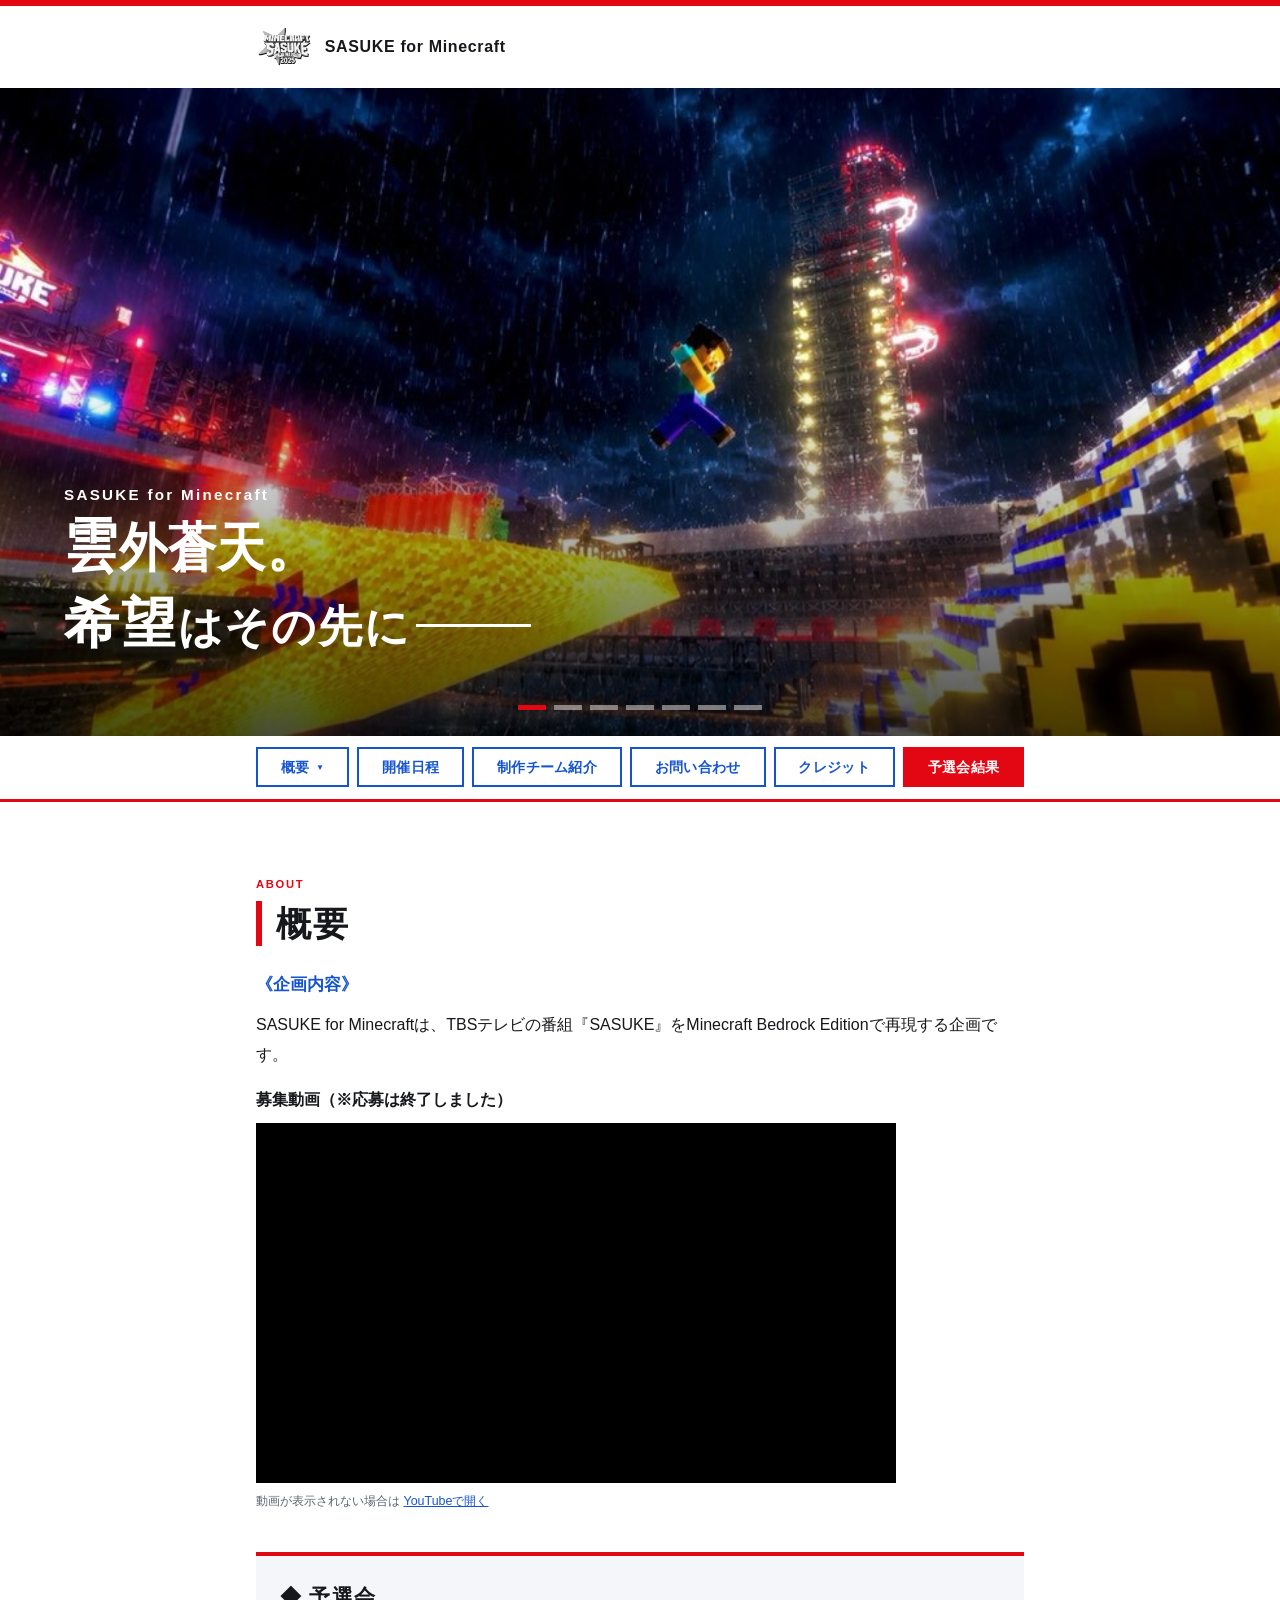
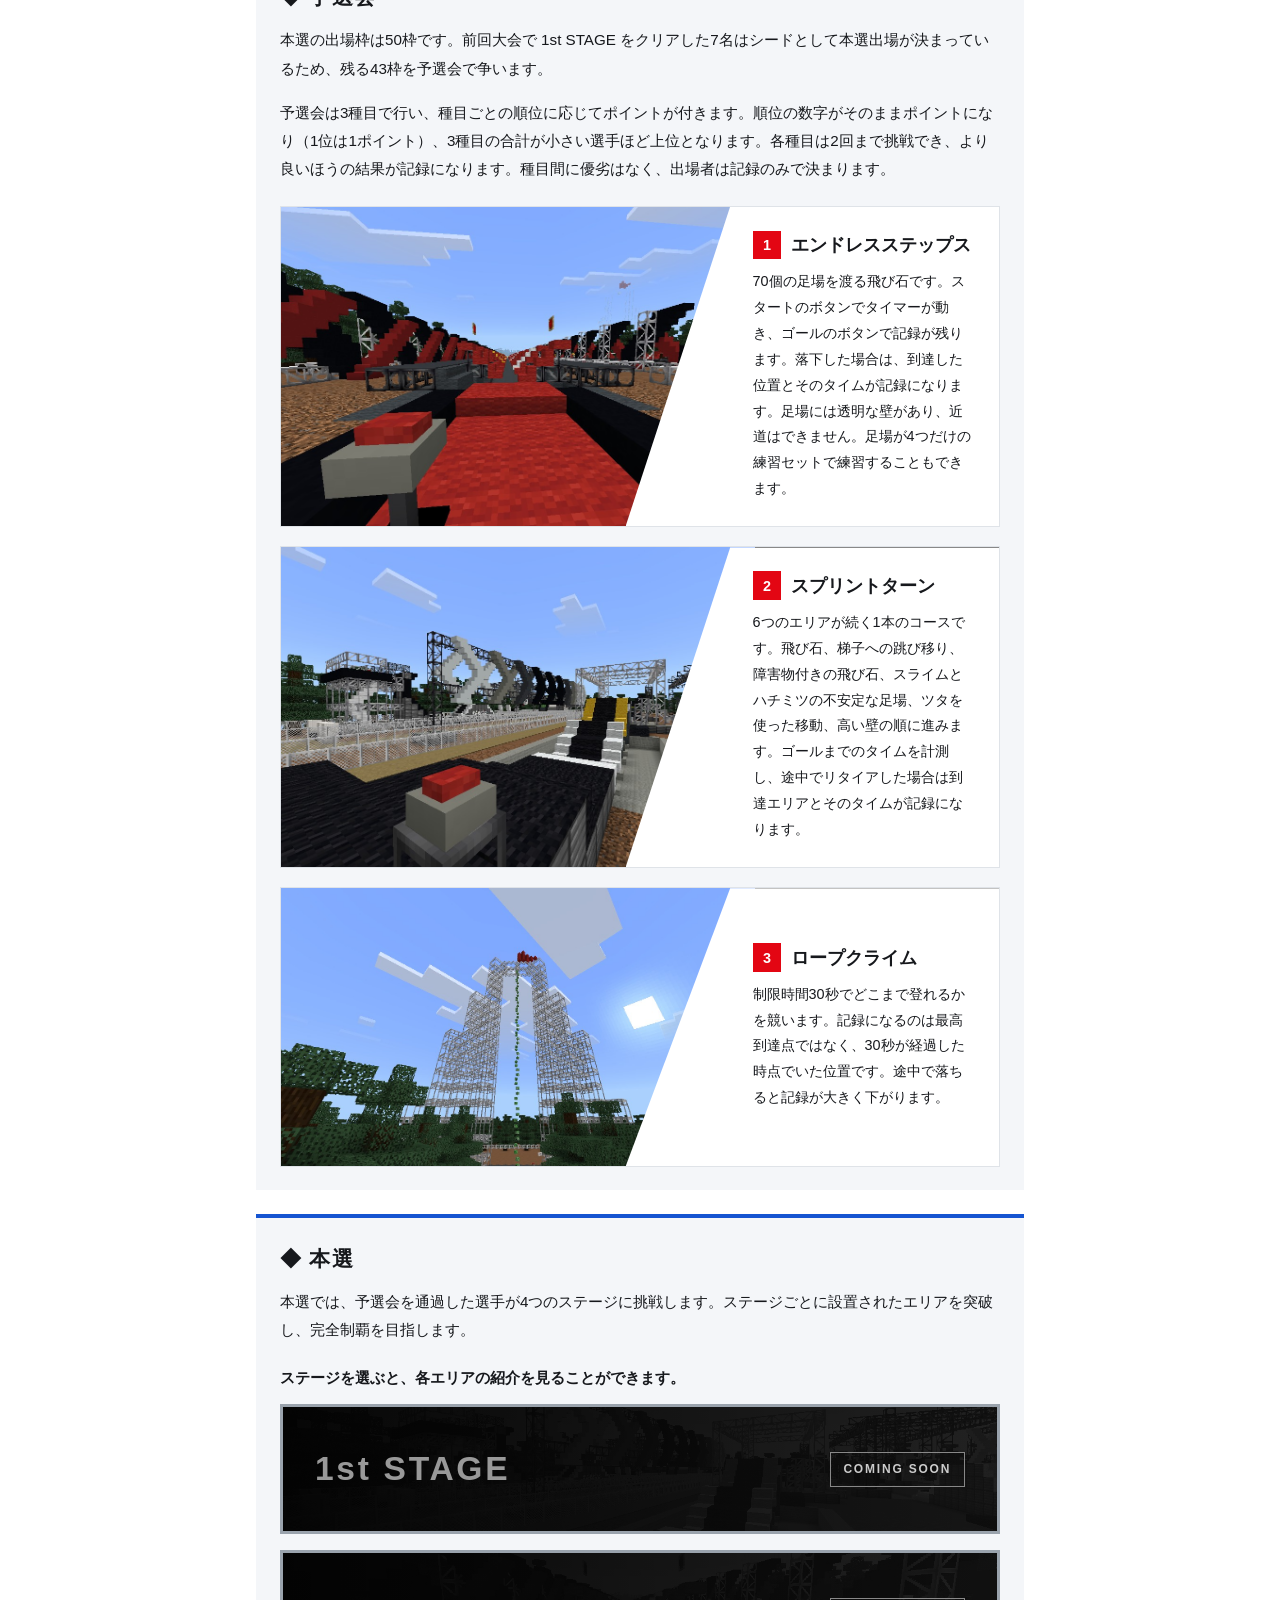
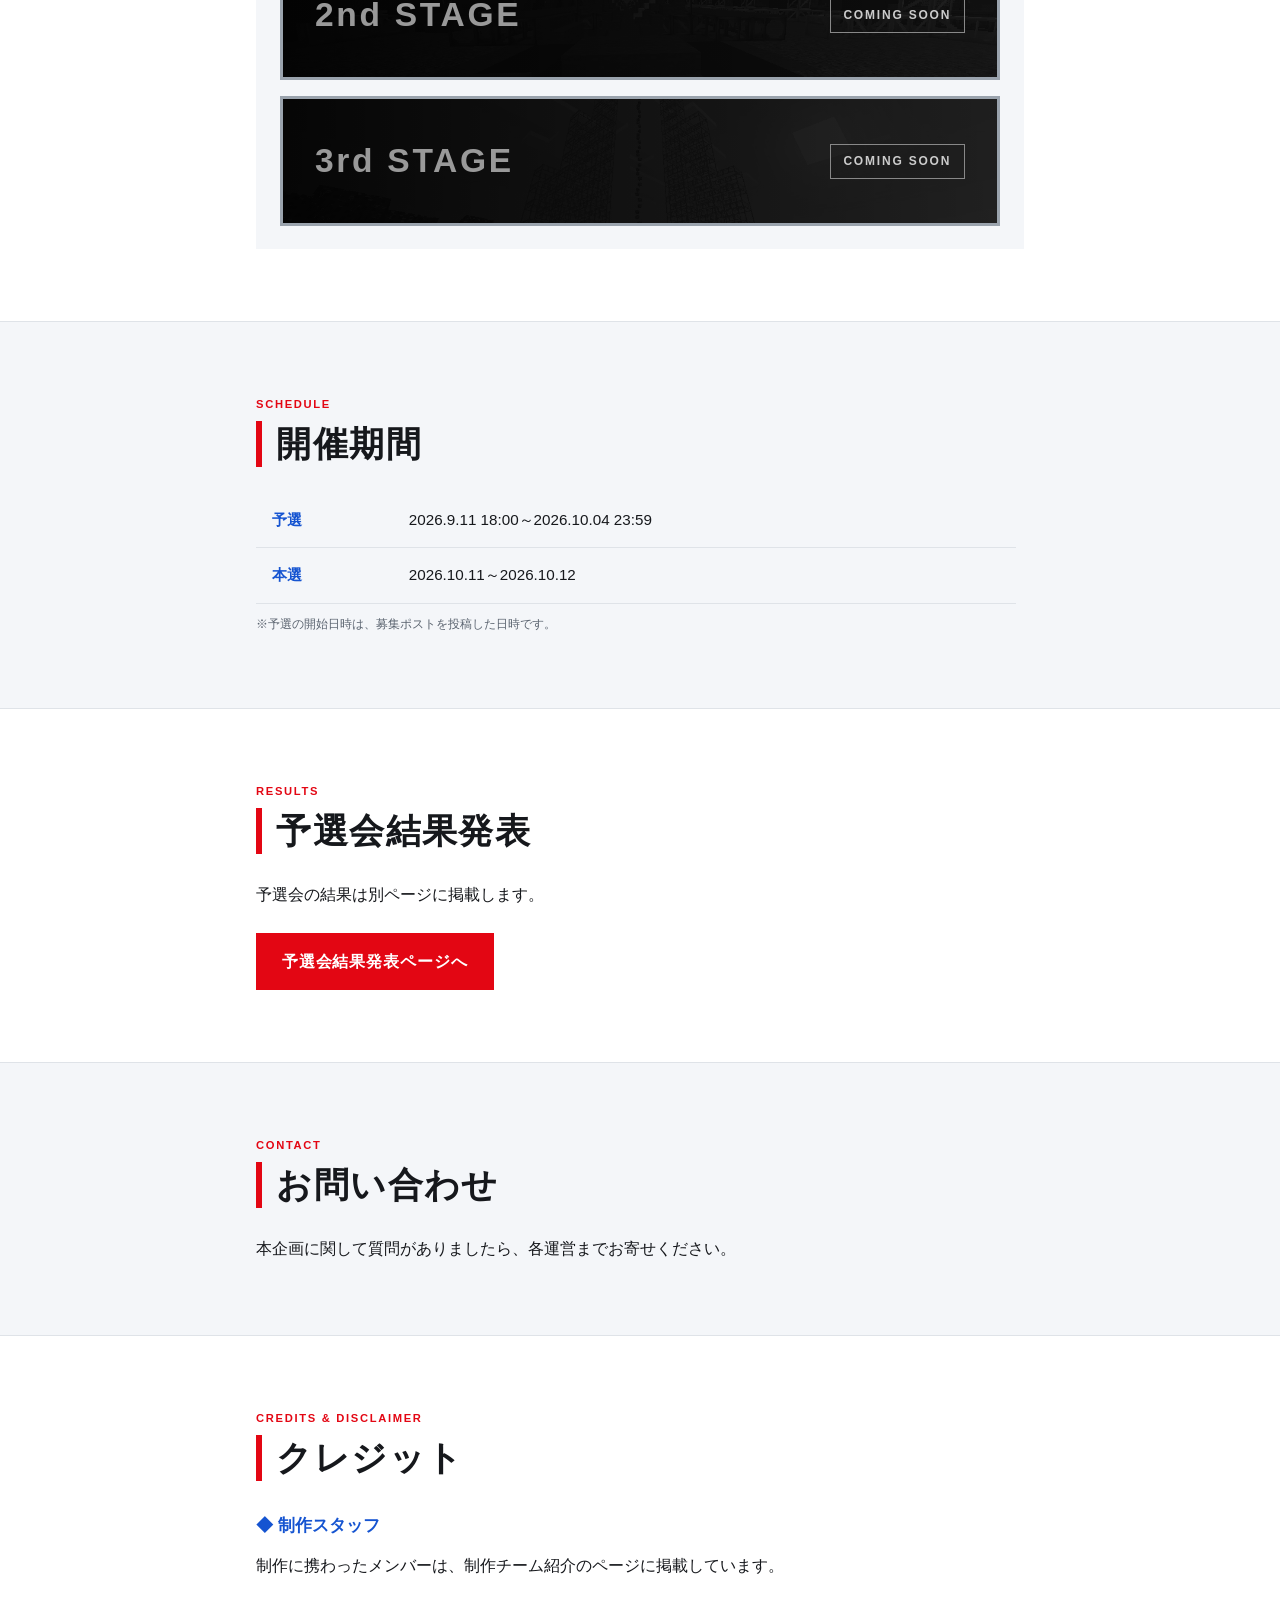
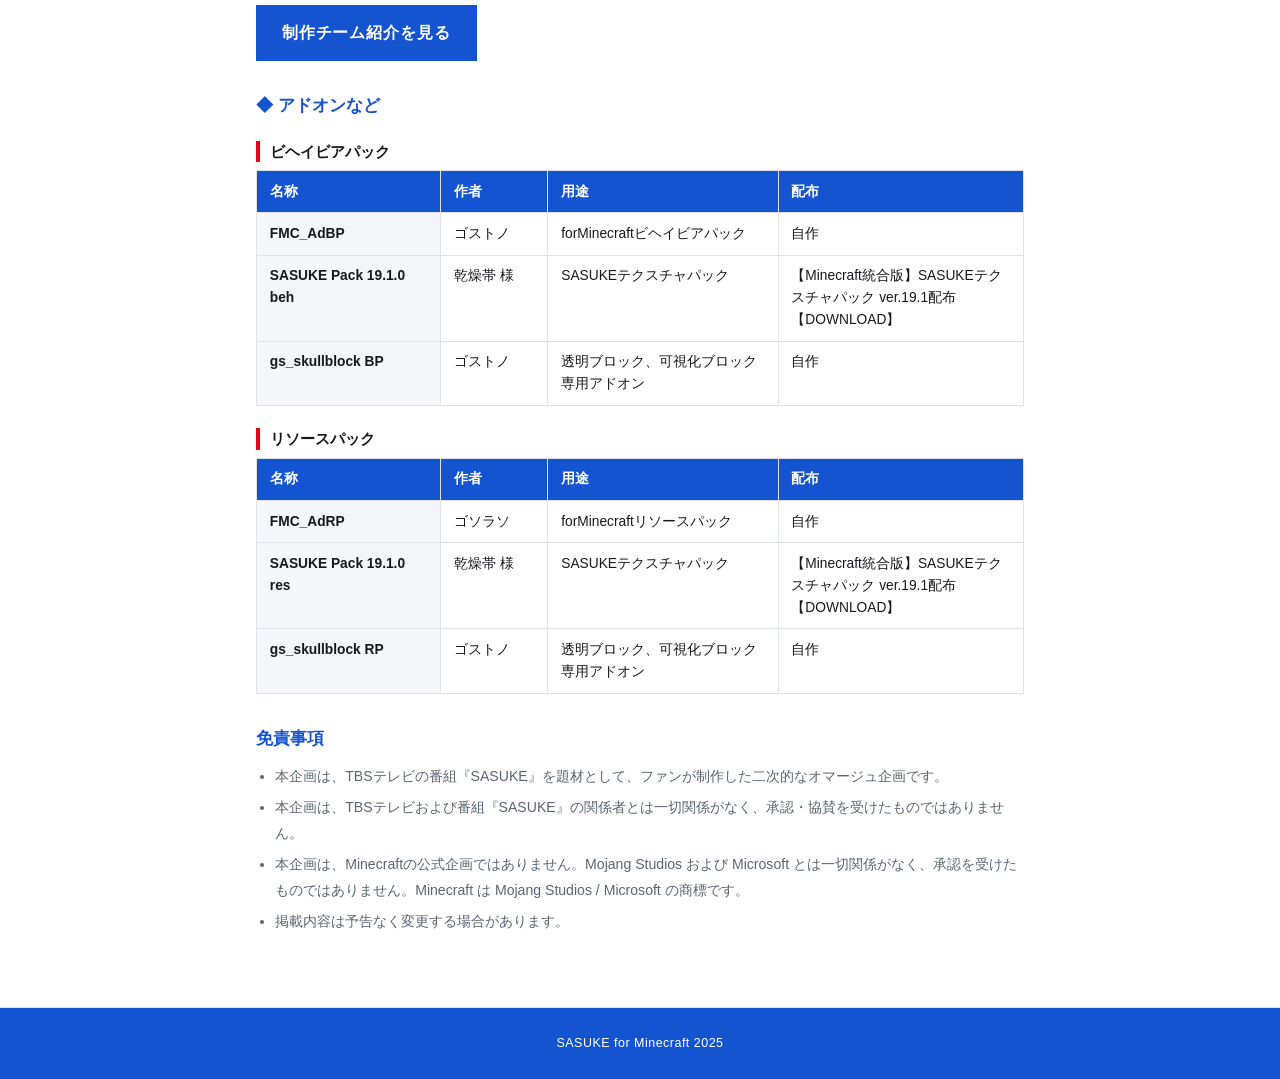
==== index.html @ fad9c108 "b1.0.0" ====
<!DOCTYPE html>
<html lang="ja">
<head>
<meta charset="UTF-8">
<title>SASUKE for Minecraft</title>
<meta name="description" content="TBSテレビの番組『SASUKE』をMinecraft Bedrock Editionで再現する企画「SASUKE for Minecraft」のホームページです。">
<meta name="viewport" content="width=device-width, initial-scale=1">
<link rel="icon" href="images/fmc-logo.png">
<link rel="stylesheet" href="css/site.css">
</head>
<body>

<header class="site-header wrap">
<a href="index.html"><img src="images/fmc-logo.png" alt=""><span>SASUKE for Minecraft</span></a>
</header>

<!-- スライドショー：images/top フォルダの画像（js/hero-images.js の一覧）をファイル名順で表示する -->
<div class="hero">
<div class="hero-copy">
<p>SASUKE for Minecraft</p>
<h1><span class="catch-main"><span class="catch-lg">雲</span>外蒼天。</span><span class="catch-sub"><span class="catch-em">希望</span>はその先に<span class="hero-dash" aria-hidden="true"></span></span></h1> 
</div>
<div class="hero-dots"></div>
</div>

<!-- ページ上部のタブ -->
<nav class="jump" aria-label="メニュー">
<ul class="wrap">
<li class="has-sub"><a href="#about" aria-haspopup="true">概要<span class="caret" aria-hidden="true">▼</span></a>
<ul class="sub">
<li><a href="#plan">企画内容</a></li>
<li><a href="#yosen">予選会</a></li>
<li><a href="#honsen">本選</a></li>
</ul>
</li>
<li><a href="#schedule">開催日程</a></li>
<li><a href="admins.html">制作チーム紹介</a></li>
<li><a href="#contact">お問い合わせ</a></li>
<li><a href="#credits">クレジット</a></li>
<li><a class="external" href="results.html">予選会結果</a></li>
</ul>
</nav>

<main>

<section class="section wrap" id="about">
<div class="inner">
<p class="section-label">ABOUT</p>
<h2>概要</h2>
<div class="lead" id="plan">
<h3 class="sub-head first">《企画内容》</h3>
<p>SASUKE for Minecraftは、TBSテレビの番組『SASUKE』をMinecraft Bedrock Editionで再現する企画です。</p>
<!-- 募集動画：動画を変えるときは、下の2か所の動画ID（uZxfVsa091k）を書き換える -->
<p class="video-link">募集動画（※応募は終了しました）</p>
<div class="video-embed">
<iframe src="https://www.youtube-nocookie.com/embed/uZxfVsa091k" title="SASUKE for Minecraft 募集動画" loading="lazy" referrerpolicy="strict-origin-when-cross-origin" allow="accelerometer; autoplay; clipboard-write; encrypted-media; gyroscope; picture-in-picture; web-share" allowfullscreen></iframe>
</div>
<p class="video-note">動画が表示されない場合は <a href="https://youtu.be/uZxfVsa091k" target="_blank" rel="noopener">YouTubeで開く</a></p>
</div>
<!-- 企画概要の項目：以下の文章はサンプル。内容が決まったら書き換える -->
<div class="about-items">
<div class="about-item wide" id="yosen">
<h3>◆ 予選会</h3>
<p>本選の出場枠は50枠です。前回大会で 1st STAGE をクリアした7名はシードとして本選出場が決まっているため、残る43枠を予選会で争います。</p>
<p>予選会は3種目で行い、種目ごとの順位に応じてポイントが付きます。順位の数字がそのままポイントになり（1位は1ポイント）、3種目の合計が小さい選手ほど上位となります。各種目は2回まで挑戦でき、より良いほうの結果が記録になります。種目間に優劣はなく、出場者は記録のみで決まります。</p>
<ol class="event-list">
<li>
<div class="event-media">
<img src="images/yosen_ss/enls_00.jpeg" alt="エンドレスステップスのプレビュー画像" loading="lazy">
<img src="images/yosen_ss/enls_01.jpeg" alt="" loading="lazy">
<img src="images/yosen_ss/enls_02.jpeg" alt="" loading="lazy">
</div>
<div class="event-body">
<h4><span>1</span>エンドレスステップス</h4>
<p>70個の足場を渡る飛び石です。スタートのボタンでタイマーが動き、ゴールのボタンで記録が残ります。落下した場合は、到達した位置とそのタイムが記録になります。足場には透明な壁があり、近道はできません。足場が4つだけの練習セットで練習することもできます。</p>
</div>
</li>
<li>
<div class="event-media">
<img src="images/yosen_ss/sptn_00.jpeg" alt="スプリントターンのプレビュー画像" loading="lazy">
<img src="images/yosen_ss/sptn_01.jpeg" alt="" loading="lazy">
<img src="images/yosen_ss/sptn_02.jpeg" alt="" loading="lazy">
</div>
<div class="event-body">
<h4><span>2</span>スプリントターン</h4>
<p>6つのエリアが続く1本のコースです。飛び石、梯子への跳び移り、障害物付きの飛び石、スライムとハチミツの不安定な足場、ツタを使った移動、高い壁の順に進みます。ゴールまでのタイムを計測し、途中でリタイアした場合は到達エリアとそのタイムが記録になります。</p>
</div>
</li>
<li>
<div class="event-media">
<img src="images/yosen_ss/rpcb_00.jpeg" alt="ロープクライムのプレビュー画像" loading="lazy">
<img src="images/yosen_ss/rpcb_01.jpeg" alt="" loading="lazy">
<img src="images/yosen_ss/rpcb_02.jpeg" alt="" loading="lazy">
</div>
<div class="event-body">
<h4><span>3</span>ロープクライム</h4>
<p>制限時間30秒でどこまで登れるかを競います。記録になるのは最高到達点ではなく、30秒が経過した時点でいた位置です。途中で落ちると記録が大きく下がります。</p>
</div>
</li>
</ol>
</div>
<div class="about-item" id="honsen">
<h3>◆ 本選</h3>
<p>本選では、予選会を通過した選手が4つのステージに挑戦します。ステージごとに設置されたエリアを突破し、完全制覇を目指します。</p>
<p class="stage-guide">ステージを選ぶと、各エリアの紹介を見ることができます。</p>
<div id="stage-list" class="stage-list" data-link-base="areas.html"></div>
</div>
</div>
</div>
</section>

<section class="section alt wrap" id="schedule">
<div class="inner">
<p class="section-label">SCHEDULE</p>
<h2>開催期間</h2>
<table class="info">
<tr><th>予選</th><td>2026.9.11 18:00～2026.10.04 23:59</td></tr>
<tr><th>本選</th><td>2026.10.11～2026.10.12</td></tr>
</table>
<p class="info-note">※予選の開始日時は、募集ポストを投稿した日時です。</p>
</div>
</section>

<section class="section wrap" id="results">
<div class="inner">
<p class="section-label">RESULTS</p>
<h2>予選会結果発表</h2>
<p>予選会の結果は別ページに掲載します。</p>
<a class="button" href="results.html" data-label="予選会結果発表">予選会結果発表ページへ</a>
</div>
</section>

<section class="section alt wrap" id="contact">
<div class="inner">
<p class="section-label">CONTACT</p>
<h2>お問い合わせ</h2>
<p>本企画に関して質問がありましたら、各運営までお寄せください。</p>
<!-- お問い合わせページ(別html)へ移動する-->
</div>
</section>

<section class="section wrap" id="credits">
<div class="inner">
<p class="section-label">CREDITS &amp; DISCLAIMER</p>
<h2>クレジット</h2>

<h3 class="sub-head">◆ 制作スタッフ</h3>
<p>制作に携わったメンバーは、制作チーム紹介のページに掲載しています。</p>
<a class="button sub" href="admins.html">制作チーム紹介を見る</a>

<h3 class="sub-head">◆ アドオンなど</h3>
<!-- 行を増やすときは <tr>…</tr> を1行コピーして書き換える -->
<h4 class="pack-head">ビヘイビアパック</h4>
<div class="table-scroll">
<table class="pack-table">
<thead><tr><th scope="col">名称</th><th scope="col">作者</th><th scope="col">用途</th><th scope="col">配布</th></tr></thead>
<tbody>
<tr><th scope="row">FMC_AdBP</th><td>ゴストノ</td><td>forMinecraftビヘイビアパック</td><td>自作</td></tr>
<tr><th scope="row">SASUKE Pack 19.1.0 beh</th><td>乾燥帯 様</td><td>SASUKEテクスチャパック</td><td>【Minecraft統合版】SASUKEテクスチャパック ver.19.1配布【DOWNLOAD】</td></tr>
<tr><th scope="row">gs_skullblock BP</th><td>ゴストノ</td><td>透明ブロック、可視化ブロック専用アドオン</td><td>自作</td></tr>
</tbody>
</table>
</div>
<h4 class="pack-head">リソースパック</h4>
<div class="table-scroll">
<table class="pack-table">
<thead><tr><th scope="col">名称</th><th scope="col">作者</th><th scope="col">用途</th><th scope="col">配布</th></tr></thead>
<tbody>
<tr><th scope="row">FMC_AdRP</th><td>ゴソラソ</td><td>forMinecraftリソースパック</td><td>自作</td></tr>
<tr><th scope="row">SASUKE Pack 19.1.0 res</th><td>乾燥帯 様</td><td>SASUKEテクスチャパック</td><td>【Minecraft統合版】SASUKEテクスチャパック ver.19.1配布【DOWNLOAD】</td></tr>
<tr><th scope="row">gs_skullblock RP</th><td>ゴストノ</td><td>透明ブロック、可視化ブロック専用アドオン</td><td>自作</td></tr>
</tbody>
</table>
</div>

<h3 class="sub-head">免責事項</h3>
<ul class="notes">
<li>本企画は、TBSテレビの番組『SASUKE』を題材として、ファンが制作した二次的なオマージュ企画です。</li>
<li>本企画は、TBSテレビおよび番組『SASUKE』の関係者とは一切関係がなく、承認・協賛を受けたものではありません。</li>
<li>本企画は、Minecraftの公式企画ではありません。Mojang Studios および Microsoft とは一切関係がなく、承認を受けたものではありません。Minecraft は Mojang Studios / Microsoft の商標です。</li>
<li>掲載内容は予告なく変更する場合があります。</li>
</ul>
</div>
</section>

</main>

<footer class="site-footer wrap"><p>SASUKE for Minecraft 2025</p></footer>

<script src="js/flags.js"></script>
<script src="js/hero-images.js"></script>
<script src="js/site.js"></script>
<script src="js/stages.js"></script>
</body>
</html>
---- css/site.css ----
@charset "utf-8";
/* SASUKE for Minecraft — サイト共通スタイル */
:root {
	--main: #e30613;        /* メインカラー（赤） */
	--sub: #1554d1;         /* サブカラー（青） */
	--bg: #ffffff;          /* 背景色（白） */
	--text: #16181c;
	--muted: #5b6470;
	--line: #dfe3e8;
	--soft: #f4f6f9;
	--pc-offset: 256px;      /* PC閲覧時（画面幅801px以上）の左右の余白 */
	--gutter: 16px;         /* スマートフォンでの左右の余白 */
	--font: "Hiragino Kaku Gothic ProN", "Hiragino Sans", "Yu Gothic", "Meiryo", sans-serif;
}
*, *::before, *::after {box-sizing: border-box;}
html {scroll-behavior: smooth;}
body {margin: 0; background: var(--bg); color: var(--text); font-family: var(--font); line-height: 1.9; -webkit-text-size-adjust: 100%;}
img {max-width: 100%; height: auto; vertical-align: middle;}
a {color: var(--sub);}
h1, h2, h3, p, figure, ul {margin: 0; padding: 0;}

.wrap {padding-left: var(--gutter); padding-right: var(--gutter);}
@media screen and (min-width: 801px) {.wrap {padding-left: var(--pc-offset); padding-right: var(--pc-offset);}}
.inner {max-width: 1100px; margin: 0 auto;}

/* ヘッダー */
.site-header {display: flex; align-items: center; gap: 1rem; padding-top: .8rem; padding-bottom: .8rem; border-top: 6px solid var(--main);}
.site-header img {width: 56px; height: 56px;}
.site-header a {display: flex; align-items: center; gap: .8rem; color: var(--text); text-decoration: none; font-weight: 800; letter-spacing: .04em;}
.site-header small {display: block; color: var(--muted); font-size: .7rem; font-weight: 500; letter-spacing: 0;}

/* スライドショー */
.hero {position: relative; overflow: hidden; background: #000; aspect-ratio: 16 / 9; max-height: 72vh; width: 100%;}
.hero img {position: absolute; inset: 0; width: 100%; height: 100%; object-fit: cover; opacity: 0; transition: opacity 1.2s;}
.hero img.active {opacity: 1;}
.hero::after {content: ""; position: absolute; inset: 0; background: linear-gradient(0deg, rgba(0,0,0,.7), rgba(0,0,0,0) 55%);}
.hero-copy {position: absolute; z-index: 1; left: 5%; right: 5%; bottom: 12%; color: #fff;}
.hero-copy p {font-size: clamp(.7rem, 1.4vw, .95rem); font-weight: 700; letter-spacing: .15em;}
.hero-copy h1 {font-size: clamp(1.5rem, 4.6vw, 3.8rem); line-height: 1.25; letter-spacing: .03em;}
.hero-dots {position: absolute; z-index: 1; left: 0; right: 0; bottom: 4%; display: flex; justify-content: center; gap: .5rem;}
.hero-dots button {width: 28px; height: 5px; padding: 0; border: 0; background: rgba(255,255,255,.45); cursor: pointer;}
.hero-dots button.active {background: var(--main);}

/* ジャンプボタン */
.jump {position: sticky; top: 0; z-index: 10; background: var(--bg); border-bottom: 3px solid var(--main);}
.jump ul {display: flex; flex-wrap: wrap; gap: .5rem; list-style: none; padding-top: .7rem; padding-bottom: .7rem;}
.jump li {flex: 1 1 auto;}
.jump a {display: block; padding: .55rem .9rem; border: 2px solid var(--sub); color: var(--sub); background: var(--bg); text-align: center; text-decoration: none; font-size: .85rem; font-weight: 700; line-height: 1.4; white-space: nowrap; transition: background .2s, color .2s;}
.jump a:hover, .jump a:focus-visible {background: var(--sub); color: #fff;}
.jump a.external {border-color: var(--main); background: var(--main); color: #fff;}
.jump a.external:hover, .jump a.external:focus-visible {background: #fff; color: var(--main);}
@media screen and (max-width: 800px) {.jump {position: static;} .jump li {flex: 1 1 45%;} .jump a {white-space: normal; font-size: .78rem;}}

/* セクション */
.section {padding-top: 4.5rem; padding-bottom: 4.5rem; scroll-margin-top: 4.5rem; border-bottom: 1px solid var(--line);}
.section.alt {background: var(--soft);}
.section-label {color: var(--main); font-size: .72rem; font-weight: 700; letter-spacing: .15em; margin-bottom: .4rem;}
.section h2 {font-size: clamp(1.6rem, 3.4vw, 2.6rem); line-height: 1.3; letter-spacing: .04em; margin-bottom: 1.8rem; padding-left: .9rem; border-left: 6px solid var(--main);}
.section p + p {margin-top: 1rem;}
.lead {max-width: 760px;}

.info {width: 100%; max-width: 760px; border-collapse: collapse;}
.info th, .info td {padding: .9rem 1rem; border-bottom: 1px solid var(--line); text-align: left; vertical-align: top;}
.info th {width: 9em; color: var(--sub); white-space: nowrap;}

.button {display: inline-block; margin-top: 1.5rem; padding: .85rem 1.6rem; background: var(--main); color: #fff; text-decoration: none; font-weight: 700; letter-spacing: .06em; transition: background .2s;}
.button:hover, .button:focus-visible {background: var(--sub);}
.button.sub {background: var(--sub);}
.button.sub:hover, .button.sub:focus-visible {background: var(--main);}

.notes {max-width: 860px; padding-left: 1.2rem; color: var(--muted); font-size: .85rem;}
.notes li + li {margin-top: .4rem;}
h3.sub-head {margin: 2rem 0 .8rem; font-size: 1.05rem; color: var(--sub);}

/* ステージバー（公開フラグ）・エリア紹介 */
.stage-list {display: grid; grid-template-columns: 1fr; gap: 1rem;}
.stage-trigger {position: relative; display: flex; align-items: center; min-height: 150px; overflow: hidden; padding: 1.5rem 2rem; border: 3px solid var(--text); color: #fff; text-decoration: none; background: #161616;}
.stage-trigger::after {content: ""; position: absolute; inset: 0; background: linear-gradient(90deg, rgba(0,0,0,.85), rgba(0,0,0,.2));}
.stage-trigger img {position: absolute; inset: 0; width: 100%; height: 100%; object-fit: cover; opacity: .8; transition: transform .5s, opacity .3s;}
a.stage-trigger:hover img {transform: scale(1.04); opacity: 1;}
a.stage-trigger:hover, .stage-trigger.is-current {border-color: var(--main);}
.stage-trigger span, .stage-trigger h3 {position: relative; z-index: 1;}
.stage-trigger span {min-width: 3.5rem; color: #fff; background: var(--main); margin-right: 1.2rem; padding: 0 .6rem; min-width: 0; font-weight: 700; font-size: 1.1rem; letter-spacing: .1em;}
.stage-trigger h3 {font-size: clamp(1.6rem, 4vw, 3.2rem); font-weight: 800; letter-spacing: .08em; line-height: 1.2;}
.stage-trigger.is-locked {cursor: not-allowed; border-color: #9aa3ad; color: #999;}
.stage-trigger.is-locked img {opacity: .25; filter: grayscale(1) brightness(.5);}
.stage-trigger.is-locked span {background: #555; color: #bbb;}
.stage-lock {position: relative; z-index: 1; margin-left: auto; padding: .35rem .8rem; border: 1px solid #888; color: #ccc; font-size: .75rem; font-weight: 700; font-style: normal; letter-spacing: .15em; white-space: nowrap;}
#area-detail {margin-top: 3.5rem; scroll-margin-top: 1rem;}
.area-stage-title {margin-bottom: 2rem; padding-left: .9rem; border-left: 6px solid var(--main); font-size: clamp(1.5rem, 3.2vw, 2.4rem); letter-spacing: .08em; line-height: 1.3;}
.area-card {display: grid; grid-template-columns: 3fr 2fr; gap: 2rem; align-items: center; margin-bottom: 3rem;}
.area-card:nth-of-type(even) figure {order: 2;}
.area-card figure img {display: block; width: 100%; aspect-ratio: 16 / 9; object-fit: cover; border: 3px solid var(--text);}
.area-body h3 {margin-bottom: .8rem; font-size: clamp(1.3rem, 2.4vw, 1.9rem); line-height: 1.4;}
.area-body p:last-child {color: var(--muted);}
.area-empty {color: var(--muted);}
@media screen and (max-width: 700px) {
	.stage-trigger {min-height: 110px; padding: 1rem 1.1rem;}
	.stage-trigger span {font-size: .9rem; margin-right: .8rem;}
	.stage-lock {font-size: .6rem; padding: .25rem .5rem;}
	.area-card {grid-template-columns: 1fr; gap: 1rem;}
	.area-card:nth-of-type(even) figure {order: 0;}
	.section {padding-top: 3rem; padding-bottom: 3rem;}
}

/* フッター */
.site-footer {padding-top: 1.5rem; padding-bottom: 1.5rem; background: var(--sub); color: #fff; font-size: .75rem; text-align: center;}
.site-footer a {color: #fff;}
@media (prefers-reduced-motion: reduce) {html {scroll-behavior: auto;} .hero img, .stage-trigger img {transition: none;}}

/* 予選会結果一覧（横5列固定の選手カード） */
.player-grid {display: grid; grid-template-columns: repeat(5, minmax(0, 1fr)); gap: 1.4rem 1rem; list-style: none; margin: 2rem 0 1rem;}
.player-photo {position: relative; overflow: hidden; background: var(--soft);}
.player-photo img {display: block; width: 100%; aspect-ratio: 1 / 1; object-fit: cover;}
.player-caption {position: absolute; left: 0; right: 0; bottom: 0; padding: 1.6em .6em .45em; background: linear-gradient(0deg, rgba(0,0,0,.85), rgba(0,0,0,0)); color: #fff; line-height: 1.35;}
.player-text {font-size: clamp(.5rem, 1vw, .72rem); overflow: hidden; white-space: nowrap; text-overflow: ellipsis;}  /* ②画像内下部1行目 */
.player-name {font-size: clamp(.62rem, 1.5vw, 1.05rem); font-weight: 800; overflow: hidden; white-space: nowrap; text-overflow: ellipsis;}  /* ③画像内下部2行目 */
.player-no {margin-top: 0; padding-top: .25rem; border-top: 2px solid var(--main); color: var(--muted); font-size: clamp(.55rem, 1vw, .75rem); letter-spacing: .08em; line-height: 1.5;}  /* 区切り線＋①ゼッケン番号 */
@media screen and (max-width: 700px) {.player-grid {gap: .7rem .35rem;} .player-caption {padding: 1.2em .3em .25em;}}

/* 選手スコア表示（画像にカーソルを合わせる／タップ／Tabキーで選択したとき） */
.player-card {position: relative; cursor: pointer; outline: none;}
.player-card:hover .player-photo, .player-card:focus .player-photo {outline: 3px solid var(--sub);}
.player-score {display: none; position: absolute; z-index: 5; top: 0; left: 50%; transform: translateX(-50%); width: max(100%, 230px); padding: .8rem .9rem; background: #fff; border: 2px solid var(--sub); border-top: 5px solid var(--main); box-shadow: 0 8px 24px rgba(0,0,0,.25); font-size: .8rem; line-height: 1.6;}
.player-card:nth-child(5n+1) .player-score {left: 0; transform: none;}
.player-card:nth-child(5n) .player-score {left: auto; right: 0; transform: none;}
.player-card:hover .player-score, .player-card:focus .player-score {display: block;}
.score-head {font-weight: 800; margin-bottom: .4rem; padding-bottom: .3rem; border-bottom: 1px solid var(--line);}
.score-list {list-style: none; margin: 0 0 .5rem; padding: 0;}
.score-list li {display: flex; justify-content: space-between; gap: .8rem;}
.score-value {font-weight: 700; white-space: nowrap;}
.score-total {margin: 0 !important; padding-top: .4rem; border-top: 1px solid var(--line); font-weight: 800; color: var(--main);}
.score-rank {margin: 0 !important; font-weight: 800; color: var(--sub);}

/* 企画概要の項目（予選会・本選） */
.about-items {display: grid; grid-template-columns: 1fr 1fr; gap: 1.5rem; margin-top: 2.5rem;}
.about-item {padding: 1.4rem 1.5rem; background: var(--soft); border-top: 4px solid var(--main);}
.about-item:nth-child(even) {border-top-color: var(--sub);}
.about-item h3 {margin-bottom: .6rem; font-size: 1.25rem; letter-spacing: .06em;}
.about-item p {color: var(--muted); font-size: .92rem;}
@media screen and (max-width: 700px) {.about-items {grid-template-columns: 1fr;}}

/* 予選会の説明（3種目） */
.about-item.wide {grid-column: 1 / -1;}
.about-item.wide + .about-item {grid-column: 1 / -1;}
/* 画像を横幅いっぱいに表示し、右側を斜めに切り取った白地に説明を載せる */
.event-list {display: grid; grid-template-columns: 1fr; gap: 1.2rem; list-style: none; margin: 1.4rem 0 0; padding: 0;}
.event-list li {position: relative; display: flex; justify-content: flex-end; min-height: 280px; overflow: hidden; background: #111; border: 1px solid var(--line);}
/* 画像の表示範囲を左側に絞り、画像の中央を左に寄せる。寄せ具合は --event-media-width で調整
   （小さいほど左に寄る。斜めの白地に届くよう 64% 以上にする） */
.event-list {--event-media-width: 66%; --event-fade-shift: 0.8s;}
.event-media {position: absolute; top: 0; bottom: 0; left: 0; width: var(--event-media-width);}
/* 競技ごとに切り替えのタイミングを --event-fade-shift ずつずらす */
.event-list li:nth-child(2) .event-media img {animation-delay: var(--event-fade-shift);}
.event-list li:nth-child(3) .event-media img {animation-delay: calc(var(--event-fade-shift) * 2);}
.event-media img {position: absolute; inset: 0; width: 100%; height: 100%; object-fit: cover;}
/* 3枚の画像を 00 → 01 → 02 → 00 … の順にフェードで切り替える（位置は動かさない）。1周の秒数は下の 15s で調整 */
.event-media img + img {opacity: 0; animation: event-fade-2 15s ease-in-out infinite;}
.event-media img + img + img {animation-name: event-fade-3;}
@keyframes event-fade-2 {0%, 27% {opacity: 0;} 33%, 94% {opacity: 1;} 100% {opacity: 0;}}
@keyframes event-fade-3 {0%, 60% {opacity: 0;} 66%, 94% {opacity: 1;} 100% {opacity: 0;}}
@media (prefers-reduced-motion: reduce) {.event-media img + img {animation: none;}}
.event-body {position: relative; z-index: 1; display: flex; flex-direction: column; justify-content: center; width: 52%; padding: 1.5rem 1.6rem 1.5rem 22%; background: var(--bg); clip-path: polygon(28% 0, 100% 0, 100% 100%, 0 100%);}
.event-body {padding-left: calc(52% * .28 + 1.4rem);}
.event-list h4 {display: flex; align-items: center; gap: .6rem; margin: 0 0 .6rem; font-size: 1.2rem; line-height: 1.4;}
.event-list h4 span {flex: none; display: inline-grid; place-items: center; width: 1.8rem; height: 1.8rem; background: var(--main); color: #fff; font-size: .9rem;}
.event-list p {font-size: .88rem; color: var(--text);}
@media screen and (max-width: 800px) {
	.event-list li {display: block; min-height: 0; background: var(--bg);}
	.event-media {position: relative; width: auto; aspect-ratio: 16 / 9; clip-path: polygon(0 0, 100% 0, 100% 82%, 0 100%);}
	.event-body {width: auto; padding: .6rem 1.1rem 1.2rem; clip-path: none;}
}

/* 本選の枠内に置いたステージバー */
.stage-guide {margin: 1.2rem 0 .8rem !important; color: var(--text) !important; font-weight: 700;}
.about-item {scroll-margin-top: 1rem;}

/* タブのプルダウン（概要 → 企画内容・予選会・本選） */
.jump li.has-sub {position: relative;}
.jump .caret {margin-left: .4rem; font-size: .6em; vertical-align: middle;}
.jump .sub {display: none; position: absolute; z-index: 11; top: 100%; left: 0; min-width: 100%; flex-direction: column; gap: 0; padding: 0; background: var(--bg); box-shadow: 0 8px 20px rgba(0,0,0,.18);}
.jump li.has-sub:hover .sub, .jump li.has-sub:focus-within .sub {display: flex;}
.jump .sub a {border-top-width: 0; text-align: left;}
#plan, #yosen, #honsen {scroll-margin-top: 4.5rem;}
.sub-head.first {margin-top: 0;}
.video-link {font-weight: 700;}
@media screen and (max-width: 800px) {
	.jump li.has-sub {flex: 1 1 100%;}
	.jump .sub {display: flex; position: static; flex-direction: row; gap: .4rem; padding-top: .4rem; box-shadow: none;}
	.jump .sub li {flex: 1 1 0;}
	.jump .sub a {border-top-width: 2px; text-align: center;}
	.jump .caret {display: none;}
}

/* 募集動画の埋め込み */
.video-embed {position: relative; max-width: 640px; aspect-ratio: 16 / 9; margin-top: .5rem; background: #000;}
.video-embed iframe {position: absolute; inset: 0; width: 100%; height: 100%; border: 0;}
.video-note {margin-top: .5rem !important; color: var(--muted); font-size: .75rem; line-height: 1.7;}

/* アドオンなどのクレジット表 */
.pack-head {margin: 1.4rem 0 .5rem; padding-left: .6rem; border-left: 4px solid var(--main); font-size: .95rem; line-height: 1.4;}
.table-scroll {overflow-x: auto;}
.pack-table {width: 100%; min-width: 620px; border-collapse: collapse; font-size: .85rem; line-height: 1.6; table-layout: fixed;}
.pack-table th, .pack-table td {padding: .6rem .8rem; border: 1px solid var(--line); text-align: left; vertical-align: top;}
.pack-table thead th {background: var(--sub); color: #fff; font-weight: 700;}
.pack-table tbody th {background: var(--soft); font-weight: 700; word-break: break-word;}
.pack-table th:nth-child(1) {width: 24%;} .pack-table th:nth-child(2) {width: 14%;} .pack-table th:nth-child(3) {width: 30%;}

/* 予選会結果発表が非公開（js/flags.js の RESULTS_OPEN が false）のときの表示 */
.jump a.is-locked, .jump a.is-locked:hover, .button.is-locked, .button.is-locked:hover {background: #9aa3ad; border-color: #9aa3ad; color: #fff; cursor: not-allowed;}
.results-locked {margin: 2rem 0 !important; padding: 3rem 1rem; background: var(--soft); border: 2px dashed #9aa3ad; color: #6b7480; text-align: center; font-size: 1.4rem; font-weight: 800; letter-spacing: .2em;}
.is-locked {text-align: center;}
.lock-note {display: block; margin-top: .1rem; font-size: .62em; font-weight: 700; letter-spacing: .15em; line-height: 1.3; text-align: center;}

/* 開催期間の注釈 */
.info-note {margin-top: .6rem !important; color: var(--muted); font-size: .75rem;}

/* 制作チーム紹介（admins.html） */
.admin-list {display: grid; grid-template-columns: repeat(2, minmax(0, 1fr)); gap: 1.2rem; list-style: none; margin: 2rem 0 1rem; padding: 0;}
.admin-card {display: flex; gap: 1.2rem; align-items: flex-start; padding: 1.3rem; background: var(--soft); border-top: 4px solid var(--main);}
.admin-card:nth-child(even) {border-top-color: var(--sub);}
.admin-photo {flex: none; display: grid; place-items: center; width: 96px; height: 96px; object-fit: cover; background: var(--sub); color: #fff; font-size: 2.2rem; font-weight: 800;}
.admin-body {min-width: 0;}
.admin-role {color: var(--main); font-size: .75rem; font-weight: 700; letter-spacing: .04em; line-height: 1.5;}
.admin-body h3 {margin: .2rem 0 .5rem; font-size: 1.3rem; line-height: 1.4;}
.admin-text {margin: 0 !important; color: var(--muted); font-size: .88rem;}
@media screen and (max-width: 800px) {.admin-list {grid-template-columns: 1fr;} .admin-photo {width: 72px; height: 72px; font-size: 1.6rem;}}
.admin-x {margin-top: .5rem !important; font-size: .82rem; font-weight: 700;}

/* ============================================================
   全体の文字サイズ・細部の調整（2026-10-05）
   ============================================================ */
/* 本文：折り返しと行間 */
body {font-size: 16px; line-height: 1.85; line-break: strict; overflow-wrap: anywhere; overflow-x: clip; -webkit-font-smoothing: antialiased;}
/* 見出し・ボタン類：文節の途中で折り返さない／字間を詰める */
h1, h2, h3, h4, .button, .jump a, .admin-role, .section-label, .stage-guide, .video-link {word-break: auto-phrase; font-feature-settings: "palt";}
.section h2 {font-size: clamp(1.5rem, 3vw, 2.2rem); margin-bottom: 1.6rem;}
.section-label {font-size: .7rem;}
.sub-head {font-size: 1.1rem; line-height: 1.5;}
/* 枠内の本文は灰色をやめて読みやすく */
.about-item p {color: var(--text); font-size: .95rem; line-height: 1.85;}
.about-item h3 {font-size: 1.3rem;}
.event-list p {font-size: .9rem; line-height: 1.8;}
.event-list h4 {font-size: 1.15rem;}
.notes {font-size: .88rem; line-height: 1.8;}
.info th, .info td {font-size: .95rem; line-height: 1.7;}
.info-note, .video-note {font-size: .78rem;}
.pack-table {font-size: .86rem;}
.site-footer {font-size: .78rem; letter-spacing: .04em;}
/* リンク・キーボード操作時の見え方 */
a:hover {text-decoration-thickness: 2px;}
a:focus-visible, .player-card:focus-visible {outline: 3px solid var(--sub); outline-offset: 2px;}
.jump a {font-size: .85rem; letter-spacing: .02em;}
/* ステージバー：メインページとエリア紹介ページで文字の大きさをそろえる */
.stage-list .stage-trigger {min-height: 130px;}
.stage-list .stage-trigger h3 {margin: 0; font-size: clamp(1.25rem, 2.8vw, 2.1rem); letter-spacing: .08em; line-height: 1.2; white-space: nowrap;}
.stage-lock {flex: none;}
/* 結果一覧のスコアパネル内の肩書き */
.score-title {margin: -.2rem 0 .4rem !important; color: var(--muted); font-size: .75rem; line-height: 1.5;}

@media screen and (max-width: 700px) {
	body {font-size: 15px;}
	.section h2 {font-size: 1.45rem;}
	.jump a {padding: .7rem .6rem; font-size: .8rem;}
	/* 表（開催期間・制作スタッフ）：見出しと内容を縦に並べ、横にはみ出さない */
	.info, .info tbody, .info tr, .info th, .info td {display: block; width: auto;}
	.info tr {padding: .7rem 0; border-bottom: 1px solid var(--line);}
	.info th, .info td {padding: 0; border: 0; white-space: normal;}
	.info th {margin-bottom: .15rem; font-size: .82rem;}
	/* ステージバー */
	.stage-list .stage-trigger {min-height: 96px; padding: .9rem 1rem;}
	.stage-list .stage-trigger h3 {font-size: 1.15rem; letter-spacing: .05em;}
	.stage-lock {font-size: .55rem; padding: .2rem .4rem; letter-spacing: .1em;}
	/* 結果一覧：小さい画面では肩書きを画像から外し、選手名だけ表示（肩書きはタップで開くパネルに表示） */
	.player-text {display: none;}
	.player-caption {padding: 1em .25em .2em;}
	.player-name {font-size: .62rem;}
	.player-no {font-size: .58rem; letter-spacing: 0;}
	.admin-card {padding: 1rem; gap: .9rem;}
}

/* キャッチフレーズ末尾の伸ばし線：文字ではなく1本の線として描く（長さは width、太さは height で調整） */
.hero-dash {display: inline-block; width: 2.6em; height: .07em; margin-left: .12em; background: currentColor; vertical-align: .33em;}

/* キャッチフレーズの文字組み
   1行目「雲外蒼天。」：横幅を90%に詰め、「雲」は100%、「外蒼天。」は90%の大きさ
   2行目「希望はその先に」：75%の大きさ、「希望」だけ大きめ */
.catch-main {display: block; font-size: .9em; transform: scaleX(.9); transform-origin: left center;}
.catch-lg {font-size: 1.111em;}                 /* 0.9 × 1.111 ＝ 100% */
.catch-sub {display: block; margin-top: .15em; font-size: .75em;}
.catch-em {font-size: 1.25em;}                  /* 「希望」の大きさ（2行目に対する倍率） */
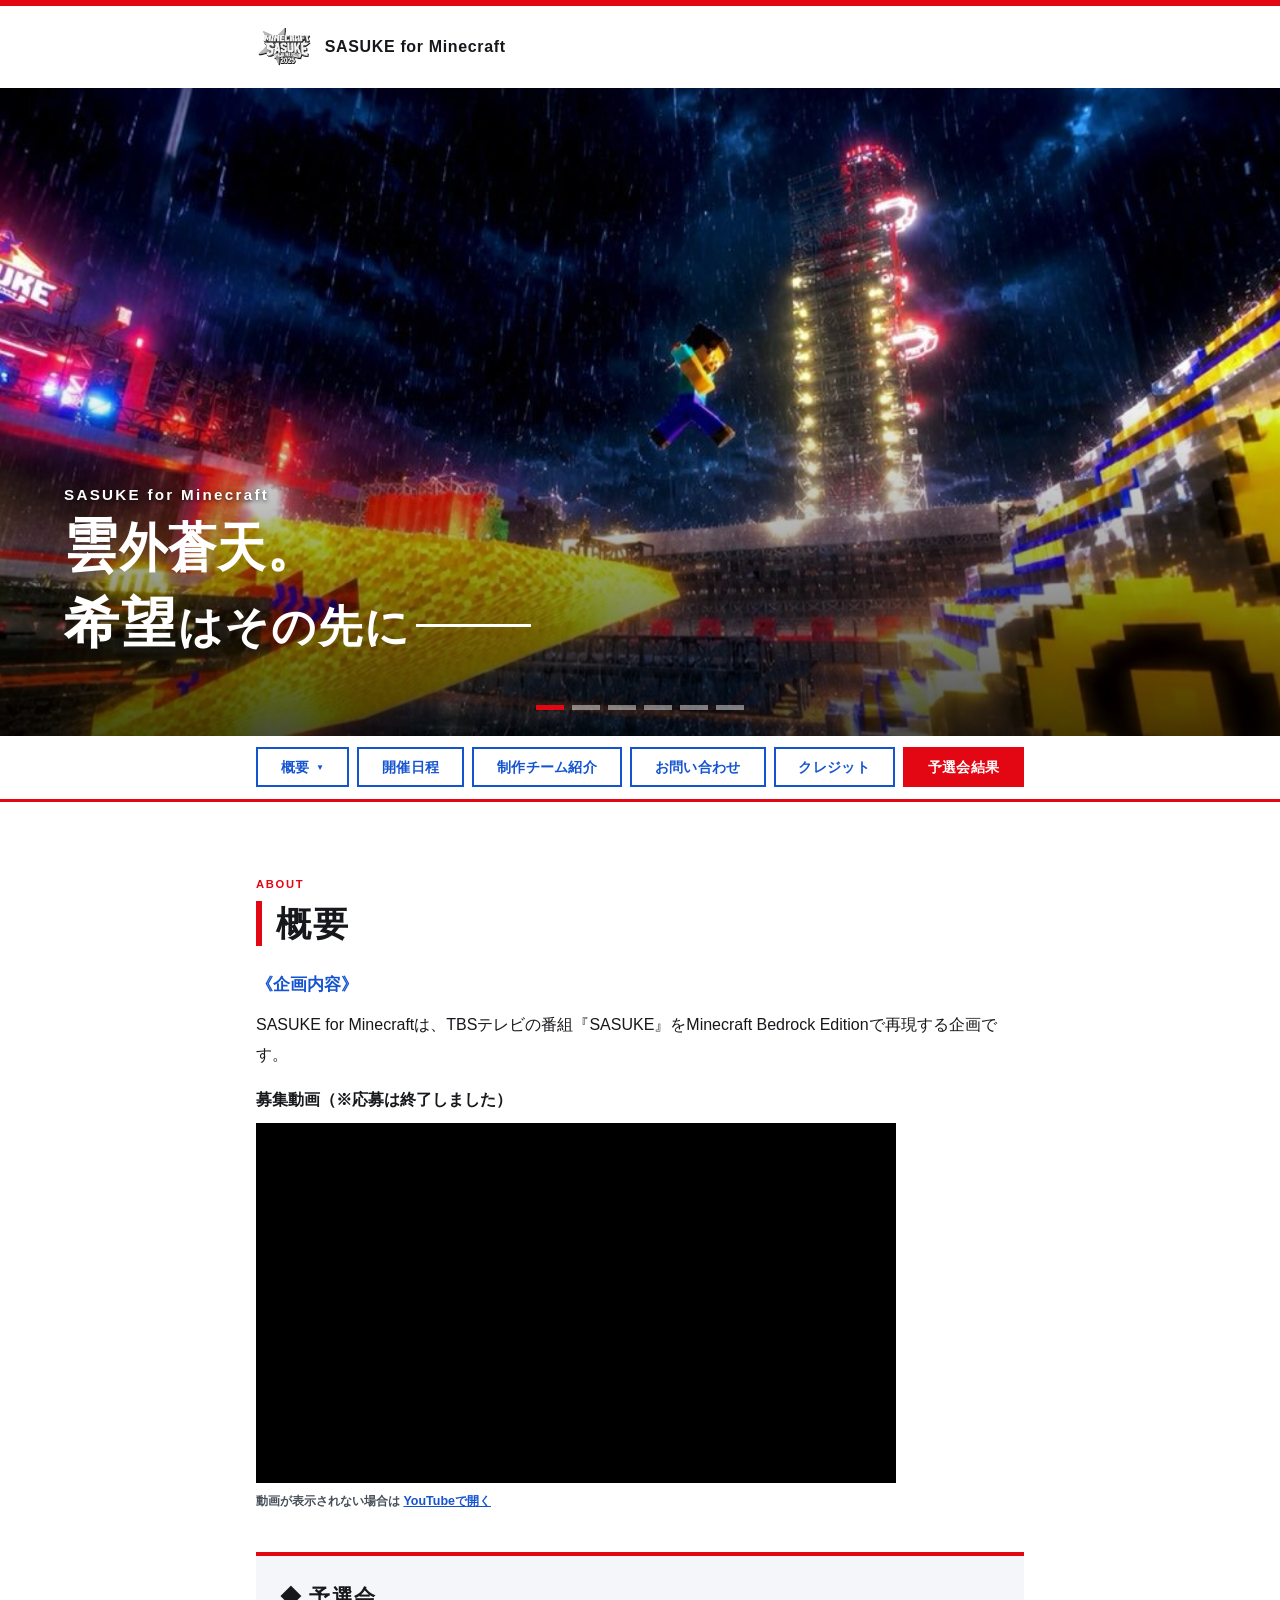
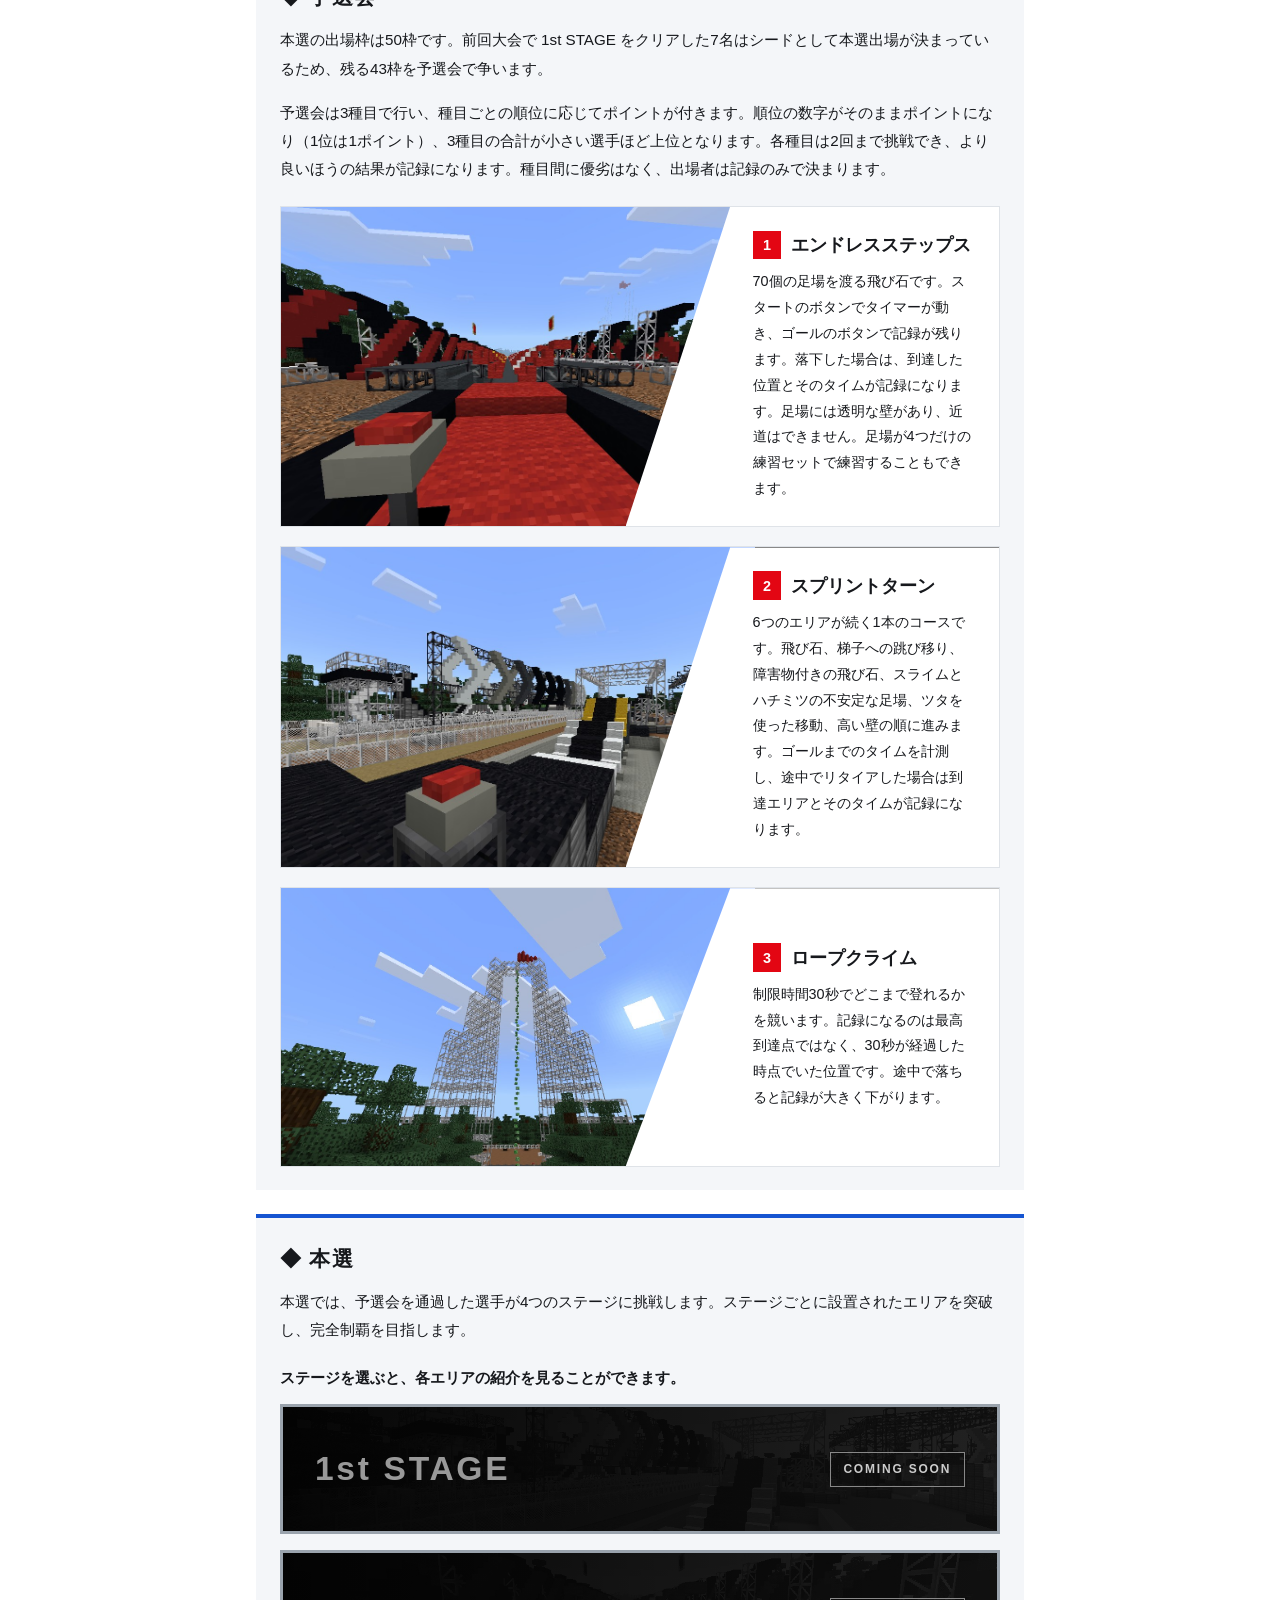
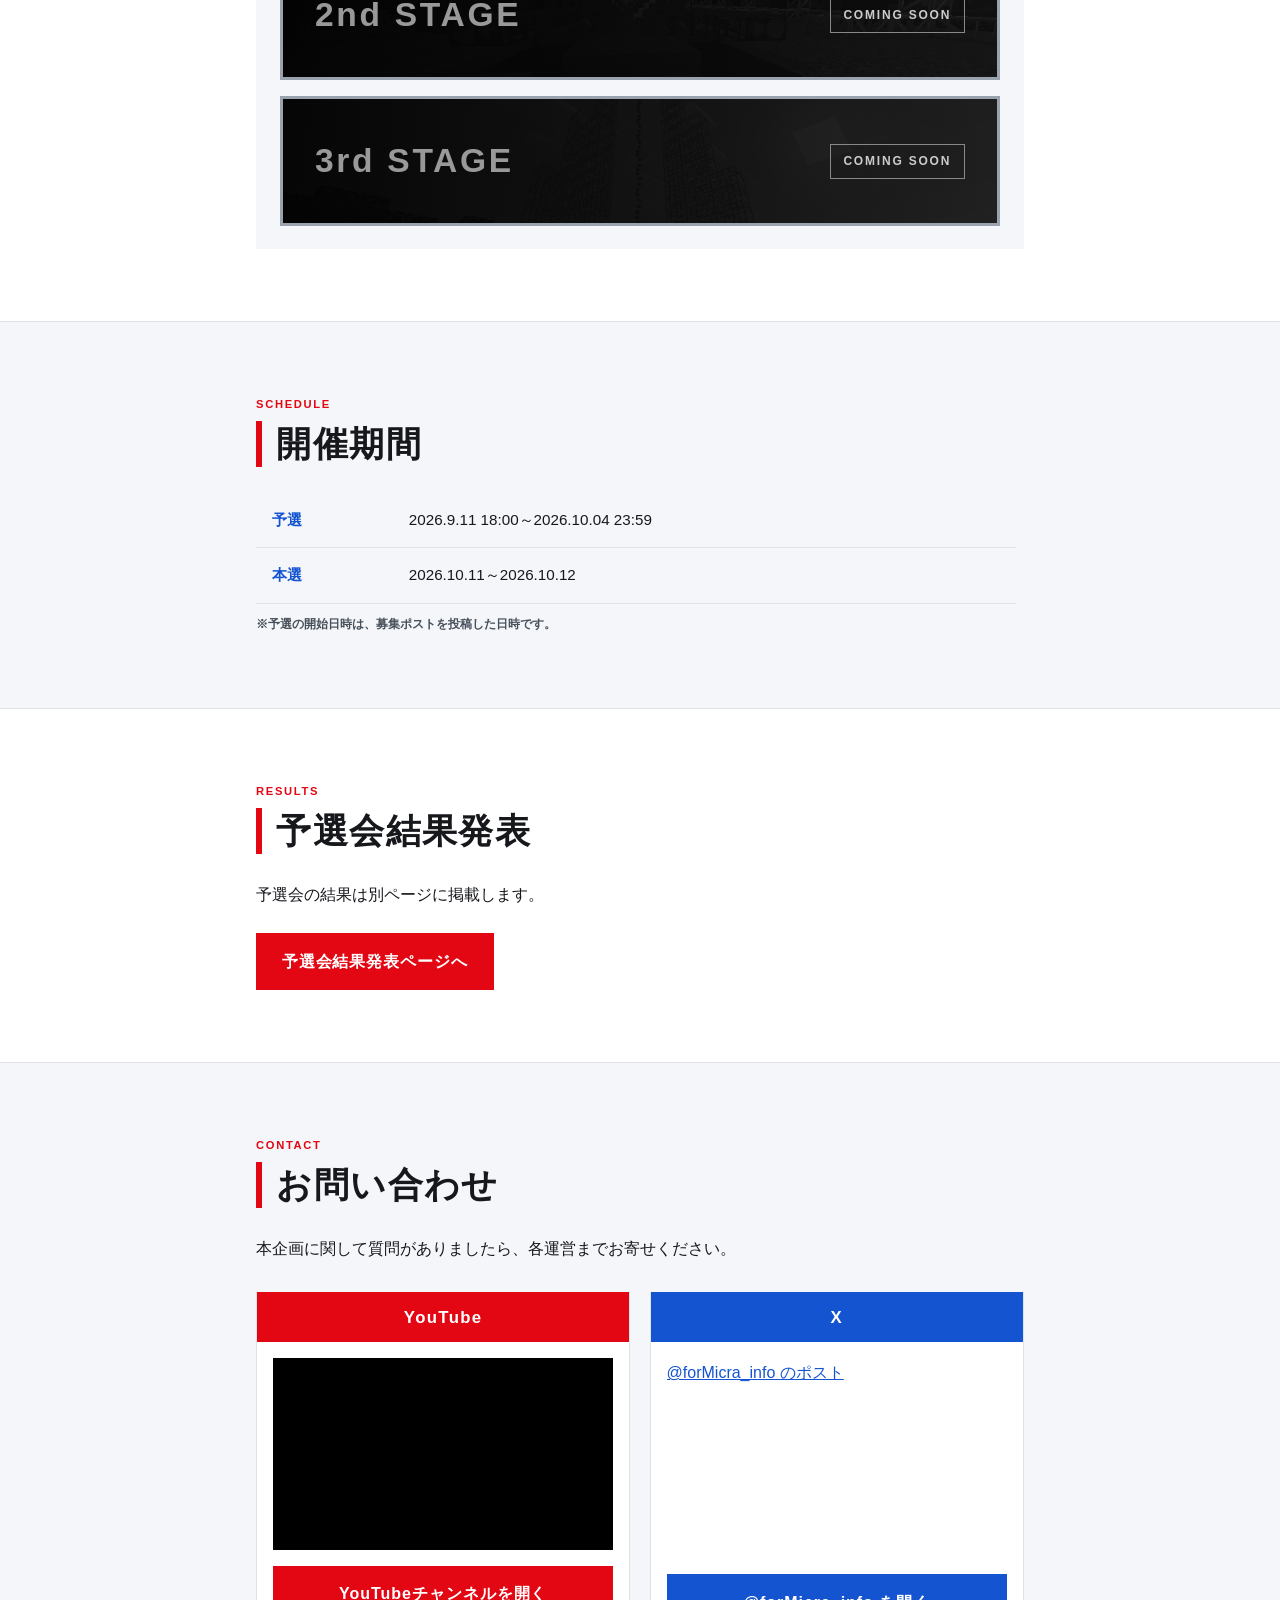
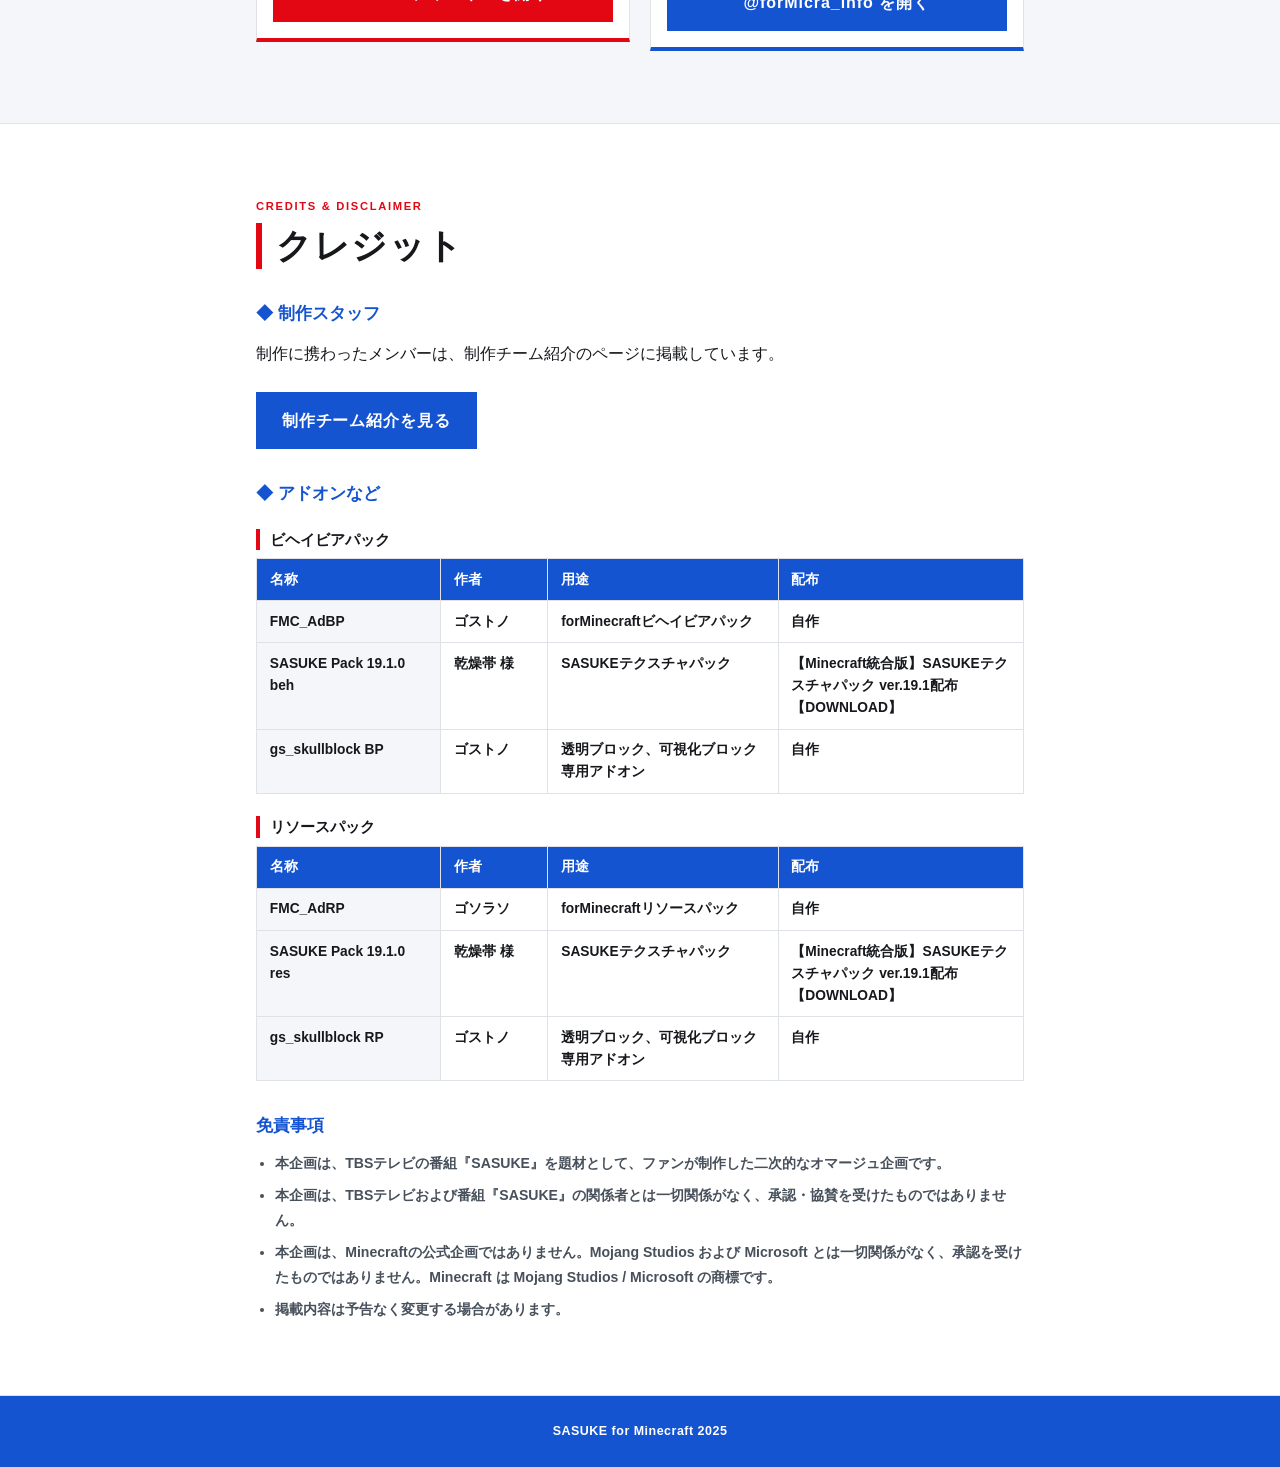
==== commit b0eeb8b4: "フォントサイズの見直し、お問い合わせ欄と運営一覧の更新" ====
--- a/index.html
+++ b/index.html
@@ -136,6 +136,22 @@
 <h2>お問い合わせ</h2>
 <p>本企画に関して質問がありましたら、各運営までお寄せください。</p>
 <!-- お問い合わせページ(別html)へ移動する-->
+<!-- 公式アカウントの埋め込み
+     YouTube：data-youtube-channel-id に チャンネルID（UC で始まる文字列）を入れる
+     X      ：data-x-id に アカウントID（@ を除いた文字列）を入れる
+     空のままのときは仮の表示になる -->
+<div class="sns-grid">
+<div class="sns-card is-red" data-youtube-channel-id="UCsDZX32y1iX8OoPfvCkKHBQ">
+<h3 class="sns-head">YouTube</h3>
+<div class="sns-embed sns-youtube"></div>
+<a class="button sns-link" target="_blank" rel="noopener">YouTubeチャンネルを開く</a>
+</div>
+<div class="sns-card is-blue" data-x-id="forMicra_info">
+<h3 class="sns-head">X</h3>
+<div class="sns-embed sns-x"></div>
+<a class="button sub sns-link" target="_blank" rel="noopener">Xアカウントを開く</a>
+</div>
+</div>
 </div>
 </section>
 
--- a/css/site.css
+++ b/css/site.css
@@ -289,3 +289,65 @@
 .catch-lg {font-size: 1.111em;}                 /* 0.9 × 1.111 ＝ 100% */
 .catch-sub {display: block; margin-top: .15em; font-size: .75em;}
 .catch-em {font-size: 1.25em;}                  /* 「希望」の大きさ（2行目に対する倍率） */
+
+/* 結果一覧：スクロールに合わせて1人ずつ表示（js/results.js が reveal-on / is-shown を付ける） */
+.player-grid.reveal-on .player-card {opacity: 0; transform: translateY(14px); transition: opacity .5s ease, transform .5s ease;}
+.player-grid.reveal-on .player-card.is-shown {opacity: 1; transform: none;}
+
+/* ============================================================
+   小さい文字の読みやすさの調整（大きさ・配置は変えず、太さと濃さだけ上げる）
+   ============================================================ */
+:root {--muted: #47505b;}                       /* 灰色の文字を少し濃く（元は #5b6470） */
+body {font-weight: 500;}                        /* 本文を一段階だけ太く（Windows の游ゴシックが細く見えるのを防ぐ） */
+/* 注釈・番号・肩書きなどの小さい文字 */
+.info-note, .video-note, .notes, .player-no, .score-title, .site-header small,
+.area-empty, .admin-text, .pack-table td, .stage-lock, .lock-note {font-weight: 600;}
+.info-note, .video-note {color: var(--muted);}
+/* 画像の上に重なる文字：太さと影で背景から浮かせる */
+.player-text {font-weight: 700; text-shadow: 0 1px 2px rgba(0,0,0,.9), 0 0 4px rgba(0,0,0,.6);}
+.player-name {text-shadow: 0 1px 3px rgba(0,0,0,.9);}
+.player-caption {background: linear-gradient(0deg, rgba(0,0,0,.9), rgba(0,0,0,.55) 55%, rgba(0,0,0,0));}
+.hero-copy p {text-shadow: 0 1px 4px rgba(0,0,0,.8);}
+/* 白地の上の小さい表示 */
+.site-footer {font-weight: 600;}
+.jump .sub a, .jump a {font-weight: 700;}
+.score-list li, .score-area {font-weight: 600;}
+
+/* 選手の肩書き：黄色系（画像上は明るめの山吹色、白地のパネル内は読める濃さの黄土色） */
+.player-text {color: #ffd866;}
+.score-title {color: #8a6400;}
+
+/* 結果一覧の選手名：これまでの120%（左寄せはそのまま） */
+.player-name {font-size: clamp(.74rem, 1.8vw, 1.26rem); text-align: left;}
+@media screen and (max-width: 700px) {.player-name {font-size: .74rem;}}
+
+/* 制作チーム紹介：左列＝赤（広報・造形など）／右列＝青（アドオン・システムなど） */
+.admin-heading {margin: 2.2rem 0 1.2rem; text-align: center; font-size: 1.3rem;}
+.admin-groups {display: grid; grid-template-columns: repeat(2, minmax(0, 1fr)); gap: 1.2rem; align-items: start; margin-bottom: 1rem;}
+.admin-group .admin-list {grid-template-columns: 1fr; margin: 1rem 0 0;}
+.admin-group-label {margin: 0; padding: .6rem 1rem; color: #fff; text-align: center; font-weight: 800; letter-spacing: .08em;}
+.admin-group.is-red .admin-group-label, .admin-group.is-red .admin-photo {background: var(--main);}
+.admin-group.is-blue .admin-group-label, .admin-group.is-blue .admin-photo {background: var(--sub);}
+.admin-group.is-red .admin-card {border-top-color: var(--main);}
+.admin-group.is-blue .admin-card {border-top-color: var(--sub);}
+.admin-group.is-red .admin-text {color: var(--main);}
+.admin-group.is-blue .admin-text {color: var(--sub);}
+.admin-group .admin-text {font-size: .85rem; font-weight: 700; line-height: 1.6;}
+.admin-group .admin-body h3 {margin: 0 0 .35rem;}
+@media screen and (max-width: 800px) {.admin-groups {grid-template-columns: 1fr; gap: 2rem;}}
+
+/* お問い合わせ欄：公式アカウントの埋め込み（左＝赤 YouTube／右＝青 X） */
+.sns-grid {display: grid; grid-template-columns: repeat(2, minmax(0, 1fr)); gap: 1.2rem; align-items: start; margin-top: 1.8rem;}
+.sns-card {background: var(--bg); border: 1px solid var(--line);}
+.sns-head {margin: 0; padding: .6rem 1rem; color: #fff; text-align: center; font-size: 1.05rem; font-weight: 800; letter-spacing: .08em;}
+.sns-card.is-red .sns-head {background: var(--main);}
+.sns-card.is-blue .sns-head {background: var(--sub);}
+.sns-card.is-red {border-top: 0; border-bottom: 4px solid var(--main);}
+.sns-card.is-blue {border-top: 0; border-bottom: 4px solid var(--sub);}
+.sns-embed {position: relative; margin: 1rem; min-height: 200px;}
+.sns-youtube {aspect-ratio: 16 / 9; min-height: 0; background: #000;}
+.sns-youtube iframe {position: absolute; inset: 0; width: 100%; height: 100%; border: 0;}
+.sns-x {max-height: 360px; overflow: auto;}
+.sns-embed.is-empty {display: grid; place-items: center; aspect-ratio: 16 / 9; min-height: 0; background: var(--soft); color: var(--muted); font-size: .85rem; font-weight: 600;}
+.sns-card .sns-link {display: block; margin: 0 1rem 1rem; text-align: center;}
+@media screen and (max-width: 800px) {.sns-grid {grid-template-columns: 1fr;}}
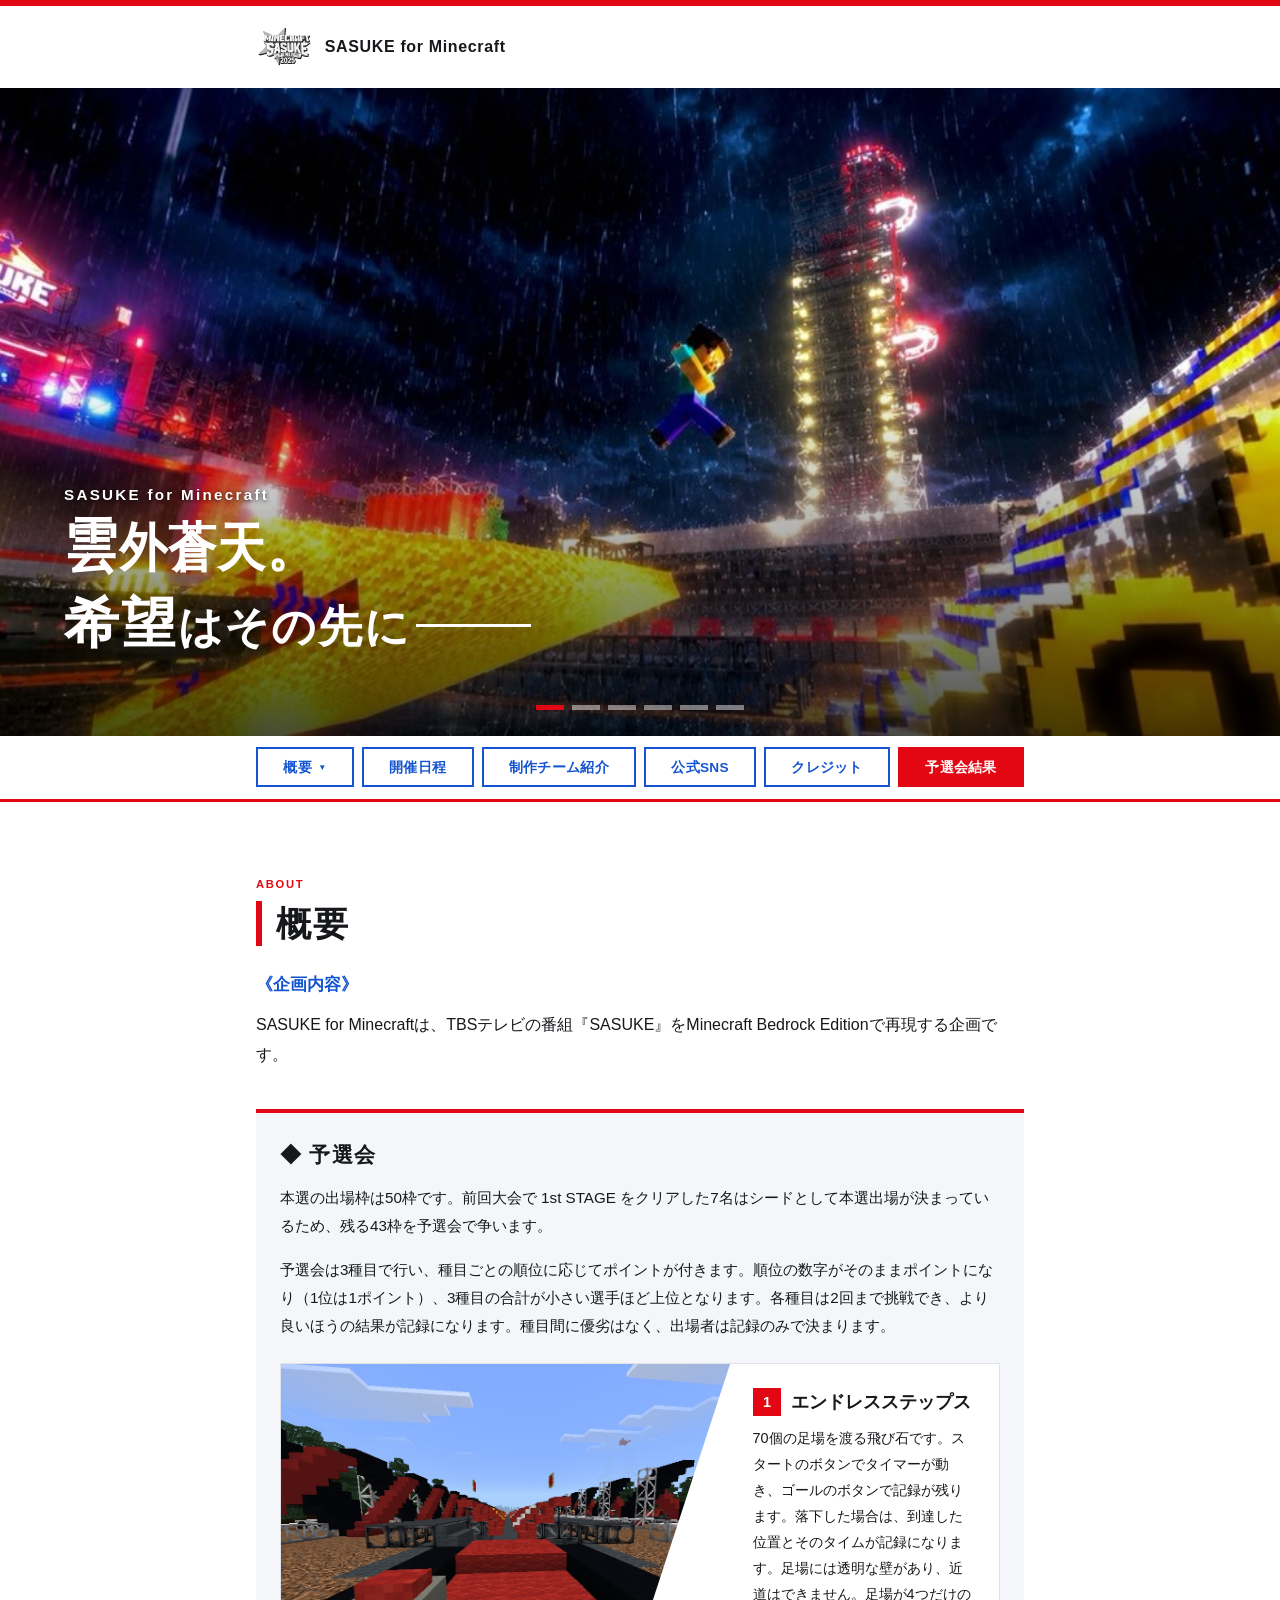
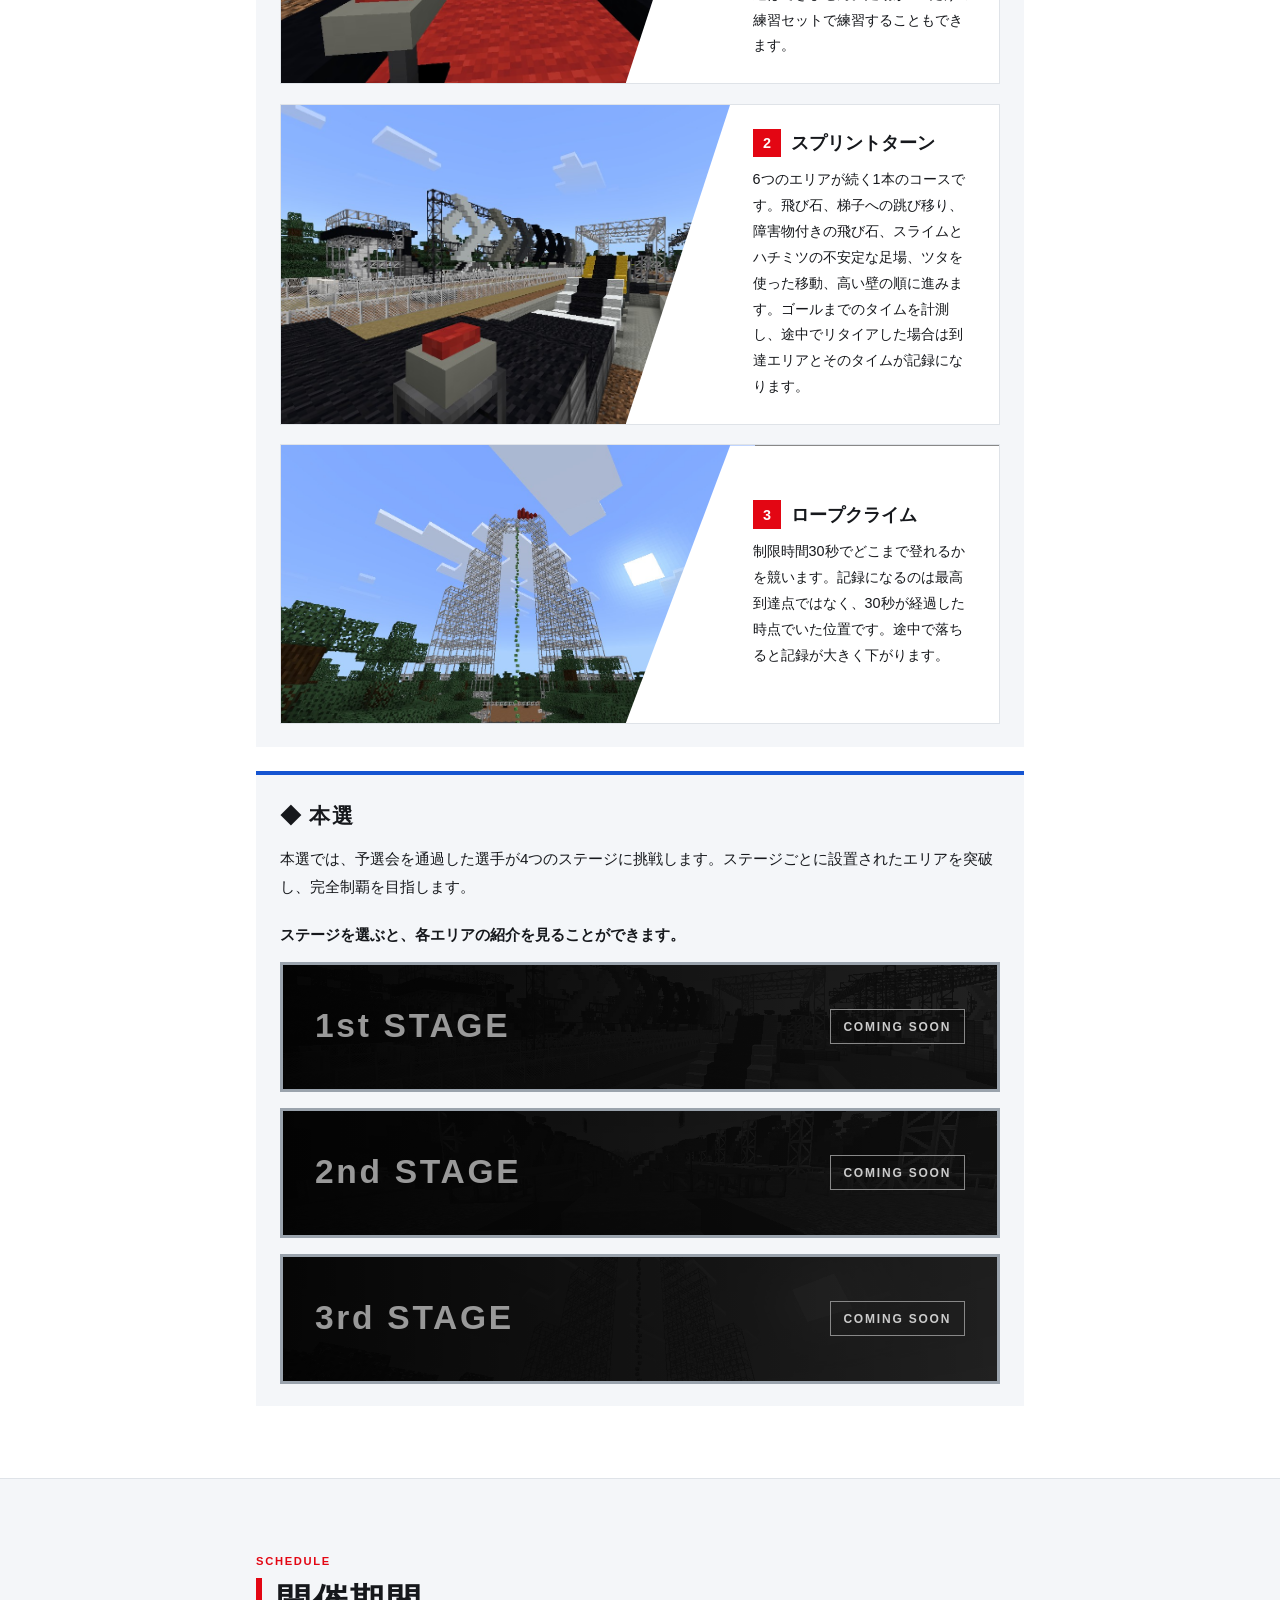
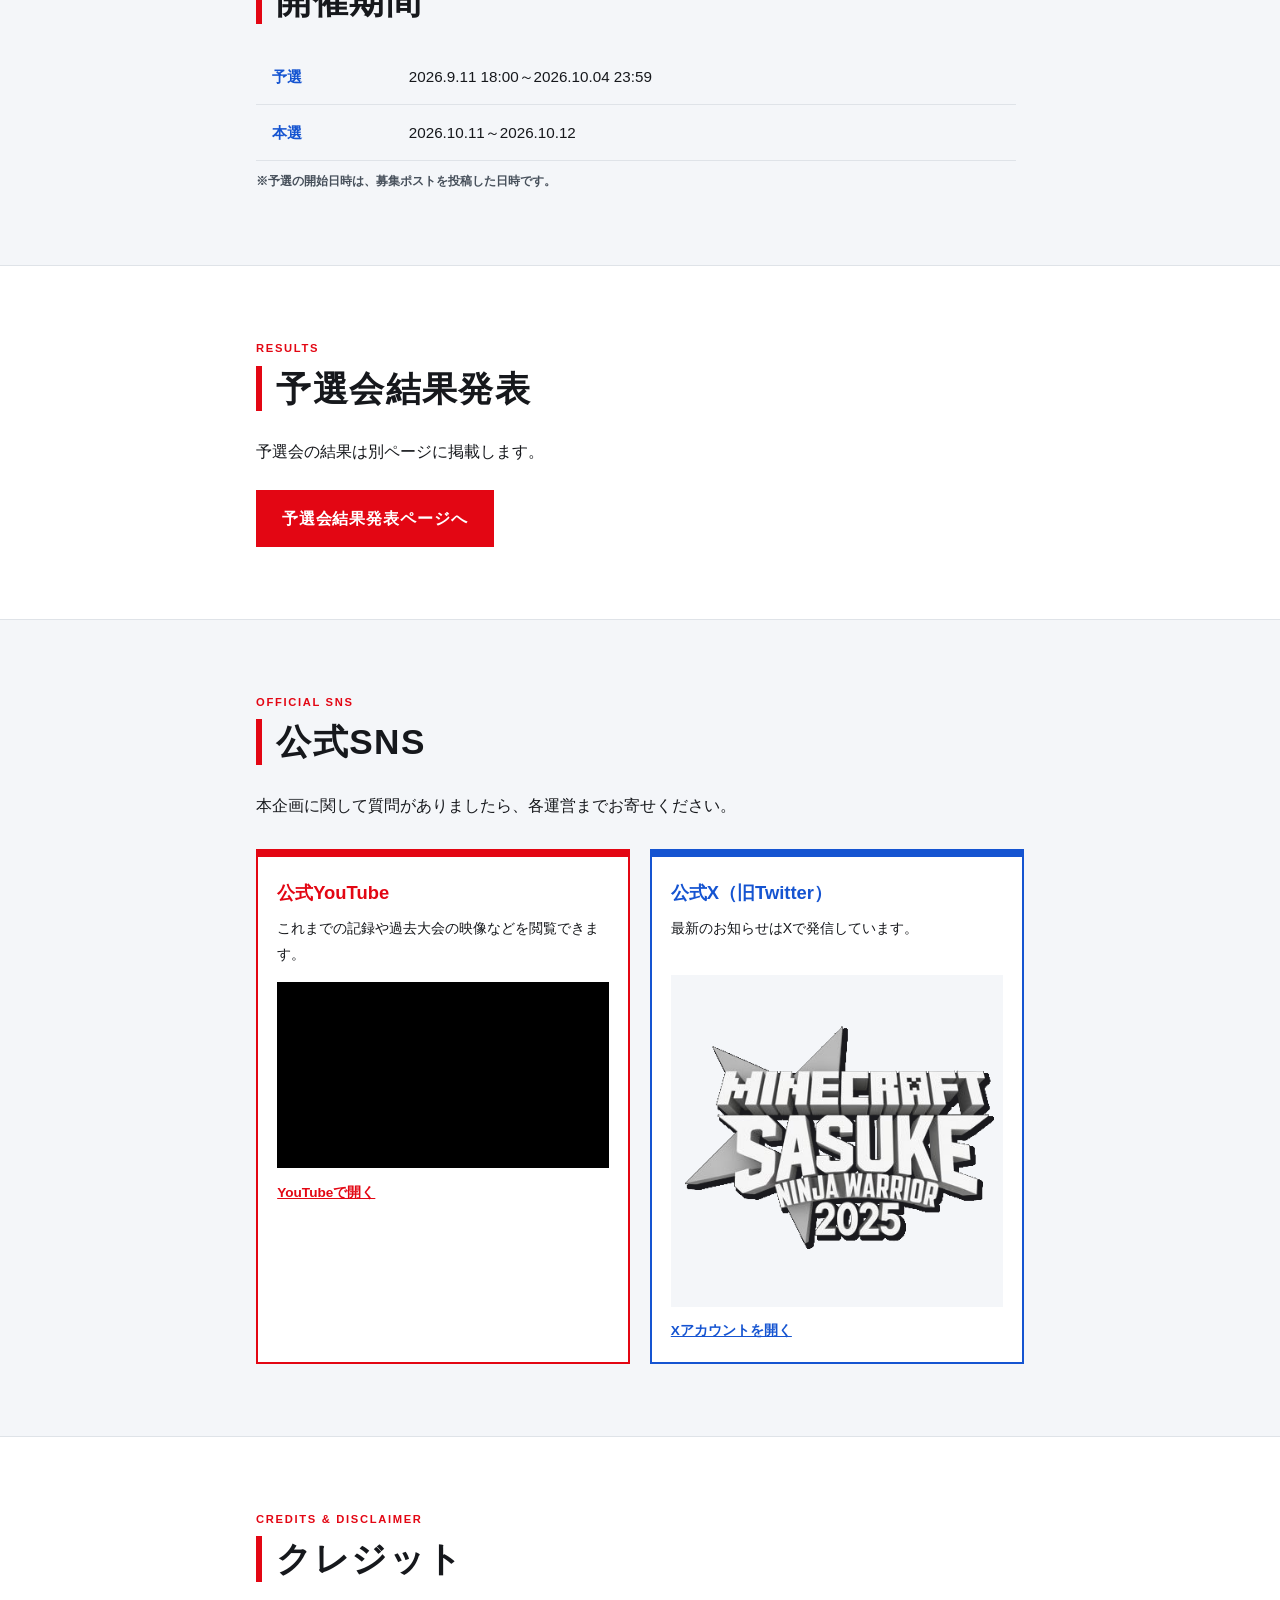
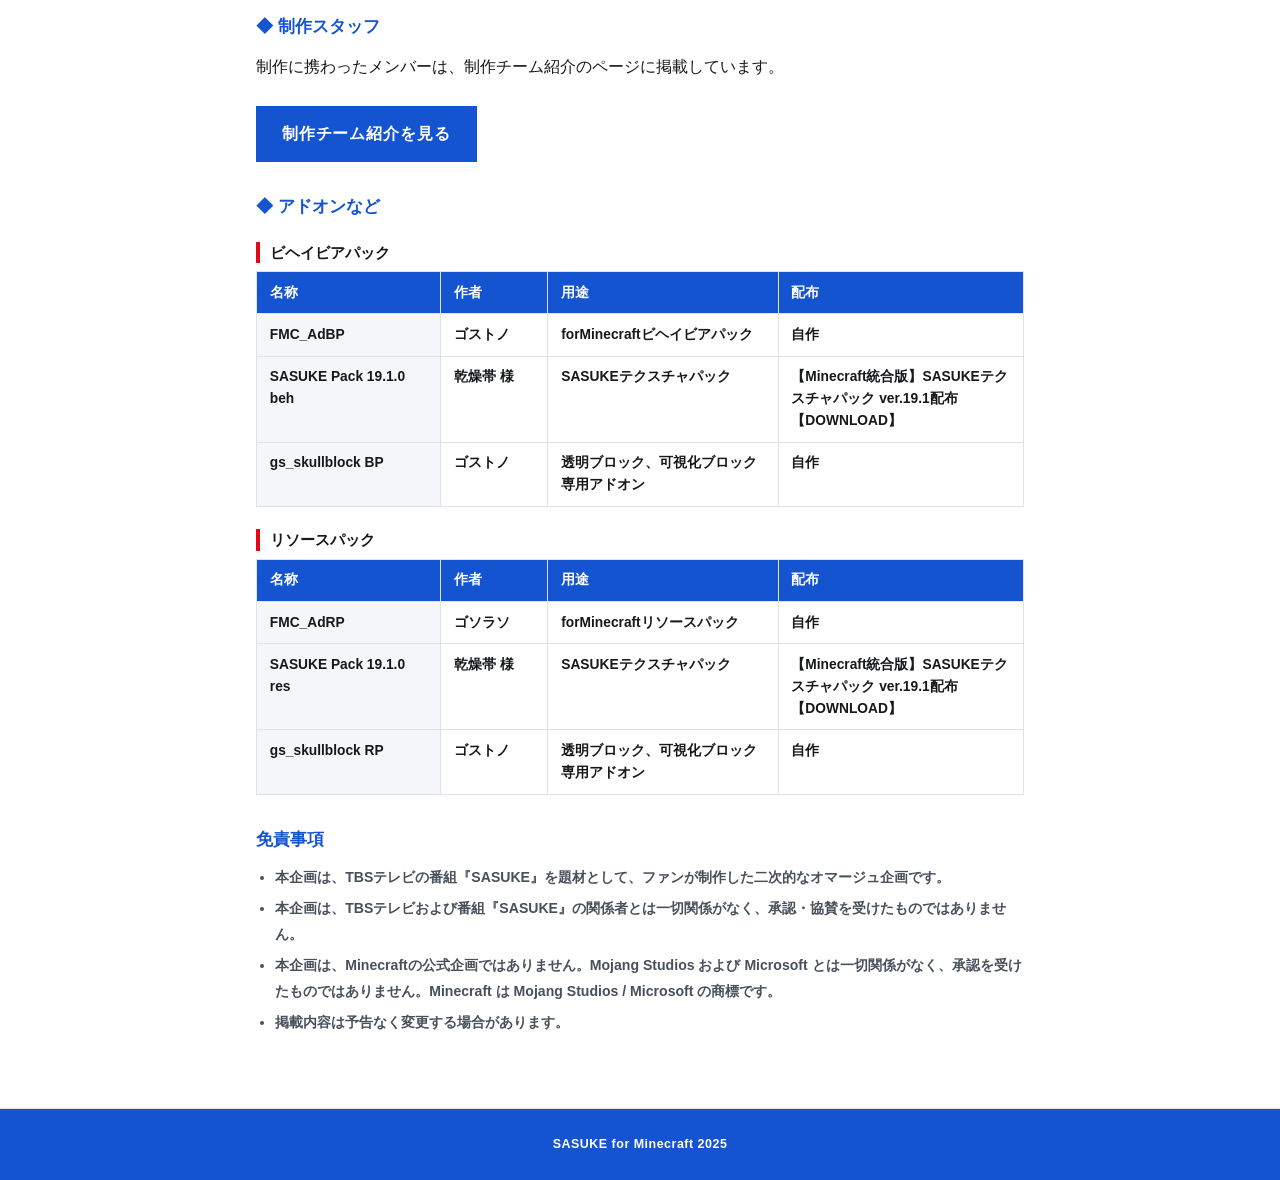
==== commit aadbeaf9: "お問い合わせ欄->公式SNSの掲載に変更" ====
--- a/index.html
+++ b/index.html
@@ -35,7 +35,7 @@
 </li>
 <li><a href="#schedule">開催日程</a></li>
 <li><a href="admins.html">制作チーム紹介</a></li>
-<li><a href="#contact">お問い合わせ</a></li>
+<li><a href="#contact">公式SNS</a></li>
 <li><a href="#credits">クレジット</a></li>
 <li><a class="external" href="results.html">予選会結果</a></li>
 </ul>
@@ -50,12 +50,6 @@
 <div class="lead" id="plan">
 <h3 class="sub-head first">《企画内容》</h3>
 <p>SASUKE for Minecraftは、TBSテレビの番組『SASUKE』をMinecraft Bedrock Editionで再現する企画です。</p>
-<!-- 募集動画：動画を変えるときは、下の2か所の動画ID（uZxfVsa091k）を書き換える -->
-<p class="video-link">募集動画（※応募は終了しました）</p>
-<div class="video-embed">
-<iframe src="https://www.youtube-nocookie.com/embed/uZxfVsa091k" title="SASUKE for Minecraft 募集動画" loading="lazy" referrerpolicy="strict-origin-when-cross-origin" allow="accelerometer; autoplay; clipboard-write; encrypted-media; gyroscope; picture-in-picture; web-share" allowfullscreen></iframe>
-</div>
-<p class="video-note">動画が表示されない場合は <a href="https://youtu.be/uZxfVsa091k" target="_blank" rel="noopener">YouTubeで開く</a></p>
 </div>
 <!-- 企画概要の項目：以下の文章はサンプル。内容が決まったら書き換える -->
 <div class="about-items">
@@ -132,24 +126,29 @@
 
 <section class="section alt wrap" id="contact">
 <div class="inner">
-<p class="section-label">CONTACT</p>
-<h2>お問い合わせ</h2>
+<p class="section-label">OFFICIAL SNS</p>
+<h2>公式SNS</h2>
 <p>本企画に関して質問がありましたら、各運営までお寄せください。</p>
 <!-- お問い合わせページ(別html)へ移動する-->
-<!-- 公式アカウントの埋め込み
-     YouTube：data-youtube-channel-id に チャンネルID（UC で始まる文字列）を入れる
-     X      ：data-x-id に アカウントID（@ を除いた文字列）を入れる
-     空のままのときは仮の表示になる -->
+<!-- 公式アカウント：左＝赤（YouTube・募集動画）／右＝青（X・ロゴ）
+     リンク先は、下の2つの href="#contact" をチャンネルとアカウントのURLに書き換える。
+     動画を変えるときは動画ID（uZxfVsa091k）を書き換える -->
 <div class="sns-grid">
-<div class="sns-card is-red" data-youtube-channel-id="UCsDZX32y1iX8OoPfvCkKHBQ">
-<h3 class="sns-head">YouTube</h3>
-<div class="sns-embed sns-youtube"></div>
-<a class="button sns-link" target="_blank" rel="noopener">YouTubeチャンネルを開く</a>
-</div>
-<div class="sns-card is-blue" data-x-id="forMicra_info">
-<h3 class="sns-head">X</h3>
-<div class="sns-embed sns-x"></div>
-<a class="button sub sns-link" target="_blank" rel="noopener">Xアカウントを開く</a>
+<div class="sns-box is-red">
+<h3>公式YouTube</h3>
+<p>これまでの記録や過去大会の映像などを閲覧できます。</p>
+<div class="sns-media">
+<iframe src="https://www.youtube-nocookie.com/embed/uZxfVsa091k" title="SASUKE for Minecraft 募集動画" loading="lazy" referrerpolicy="strict-origin-when-cross-origin" allow="accelerometer; autoplay; clipboard-write; encrypted-media; gyroscope; picture-in-picture; web-share" allowfullscreen></iframe>
+</div>
+<a class="sns-link" href="https://youtu.be/uZxfVsa091k" target="_blank" rel="noopener">YouTubeで開く</a>
+</div>
+<div class="sns-box is-blue">
+<h3>公式X（旧Twitter）</h3>
+<p>最新のお知らせはXで発信しています。</p>
+<div class="sns-media is-logo">
+<img src="images/fmc-logo.png" alt="SASUKE for Minecraft">
+</div>
+<a class="sns-link" href="#contact">Xアカウントを開く</a>
 </div>
 </div>
 </div>
--- a/css/site.css
+++ b/css/site.css
@@ -336,18 +336,21 @@
 .admin-group .admin-body h3 {margin: 0 0 .35rem;}
 @media screen and (max-width: 800px) {.admin-groups {grid-template-columns: 1fr; gap: 2rem;}}
 
-/* お問い合わせ欄：公式アカウントの埋め込み（左＝赤 YouTube／右＝青 X） */
-.sns-grid {display: grid; grid-template-columns: repeat(2, minmax(0, 1fr)); gap: 1.2rem; align-items: start; margin-top: 1.8rem;}
-.sns-card {background: var(--bg); border: 1px solid var(--line);}
-.sns-head {margin: 0; padding: .6rem 1rem; color: #fff; text-align: center; font-size: 1.05rem; font-weight: 800; letter-spacing: .08em;}
-.sns-card.is-red .sns-head {background: var(--main);}
-.sns-card.is-blue .sns-head {background: var(--sub);}
-.sns-card.is-red {border-top: 0; border-bottom: 4px solid var(--main);}
-.sns-card.is-blue {border-top: 0; border-bottom: 4px solid var(--sub);}
-.sns-embed {position: relative; margin: 1rem; min-height: 200px;}
-.sns-youtube {aspect-ratio: 16 / 9; min-height: 0; background: #000;}
-.sns-youtube iframe {position: absolute; inset: 0; width: 100%; height: 100%; border: 0;}
-.sns-x {max-height: 360px; overflow: auto;}
-.sns-embed.is-empty {display: grid; place-items: center; aspect-ratio: 16 / 9; min-height: 0; background: var(--soft); color: var(--muted); font-size: .85rem; font-weight: 600;}
-.sns-card .sns-link {display: block; margin: 0 1rem 1rem; text-align: center;}
-@media screen and (max-width: 800px) {.sns-grid {grid-template-columns: 1fr;}}
+/* お問い合わせ欄：公式アカウント（左＝赤 YouTube／右＝青 X）。動画とロゴは同じ高さで横に並ぶ */
+.sns-grid {display: grid; grid-template-columns: repeat(2, minmax(0, 1fr)); gap: 1.2rem; margin-top: 1.8rem;}
+.sns-box {display: flex; flex-direction: column; padding: 1.2rem; background: var(--bg); border: 2px solid; border-top-width: 8px;}
+.sns-box.is-red {border-color: var(--main);}
+.sns-box.is-blue {border-color: var(--sub);}
+.sns-box h3 {margin: 0 0 .3rem; font-size: 1.15rem;}
+.sns-box.is-red h3, .sns-box.is-red .sns-link {color: var(--main);}
+.sns-box.is-blue h3, .sns-box.is-blue .sns-link {color: var(--sub);}
+.sns-box p {margin: 0 0 .9rem; font-size: .88rem; min-height: 3.2em;}
+.sns-media {position: relative; aspect-ratio: 16 / 9; background: #000;}
+.sns-media iframe {position: absolute; inset: 0; width: 100%; height: 100%; border: 0;}
+.sns-media.is-logo {display: grid; place-items: center; background: var(--soft);}
+.sns-media.is-logo img {max-width: 70%; max-height: 80%; object-fit: contain;}
+.sns-link {margin-top: .7rem; font-size: .85rem; font-weight: 700;}
+@media screen and (max-width: 700px) {.sns-grid {grid-template-columns: 1fr;} .sns-box p {min-height: 0;}}
+/* お問い合わせ欄のロゴ：高さを動画の埋め込みと同じにし、左右はボックスの中央に置く */
+.sns-media.is-logo {display: flex; justify-content: center; align-items: center;}
+.sns-media.is-logo img {height: 100%; width: auto; max-width: 100%; max-height: none; object-fit: contain;}
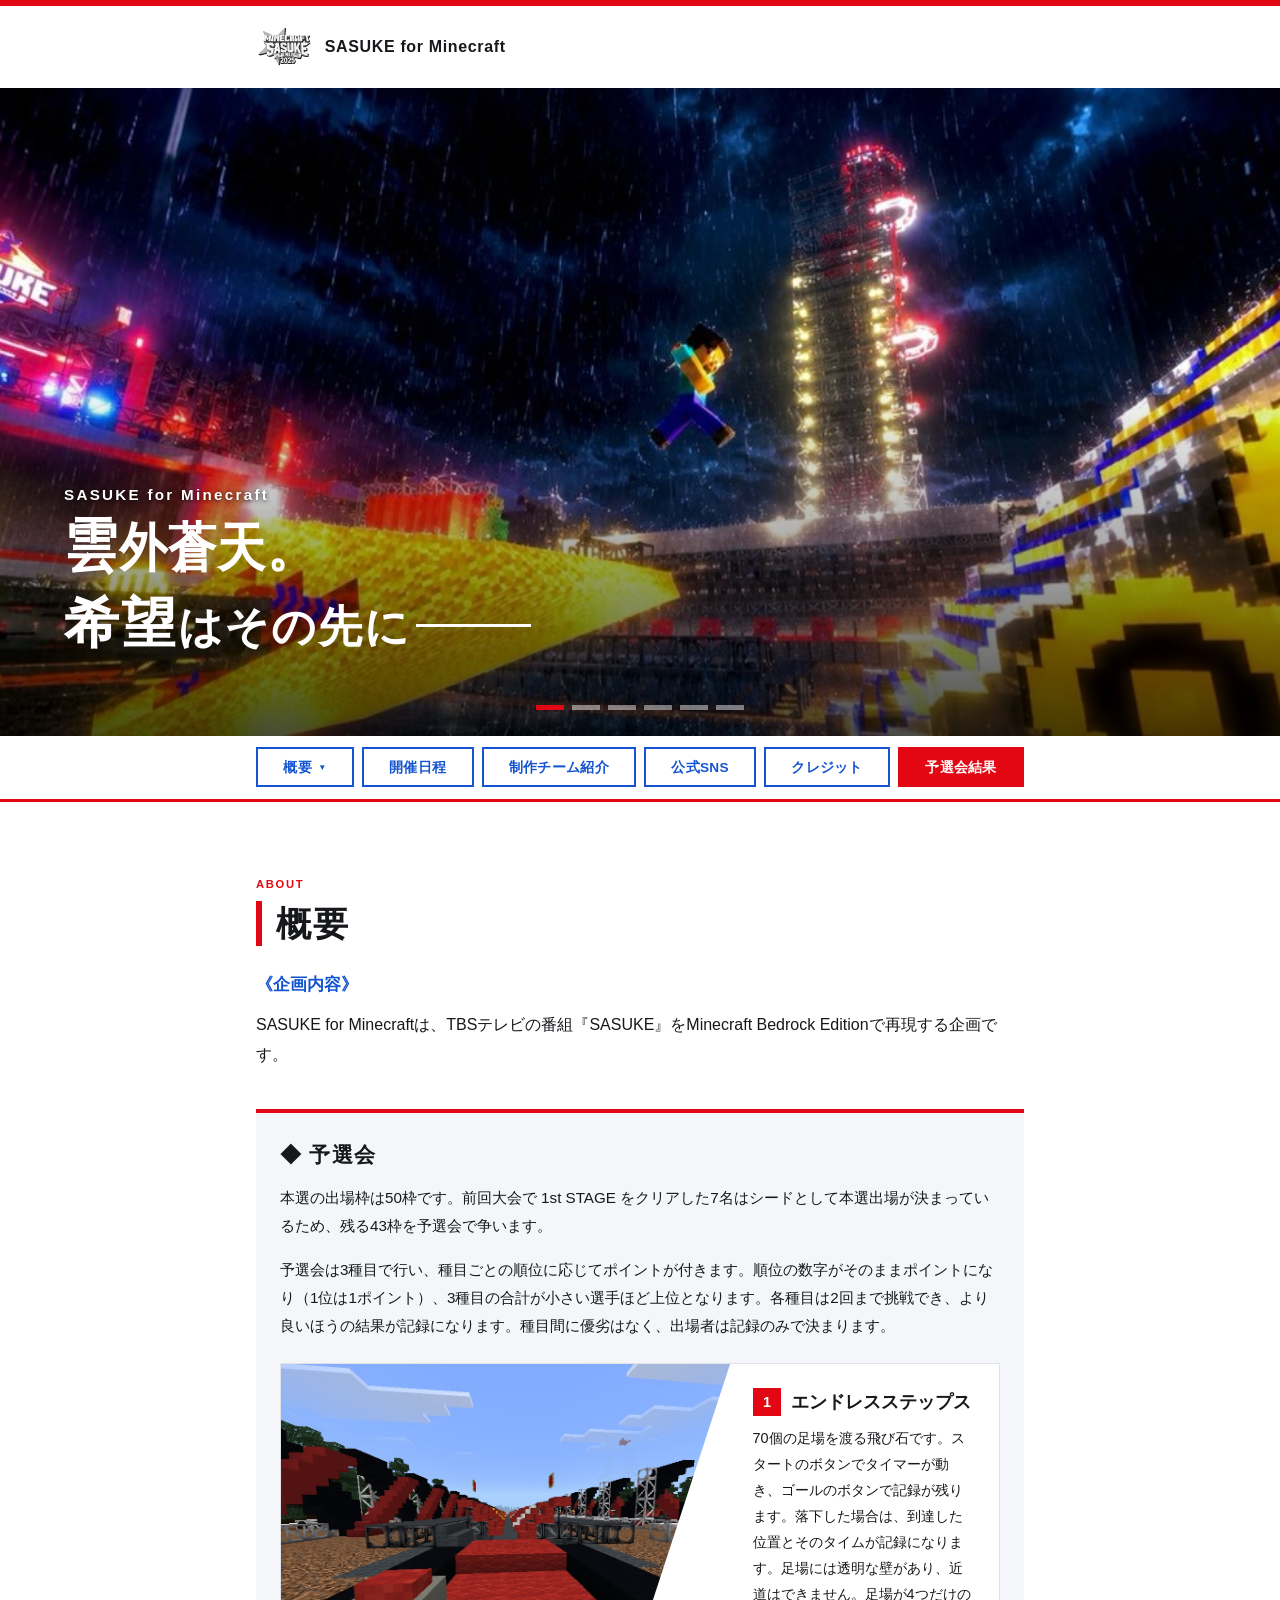
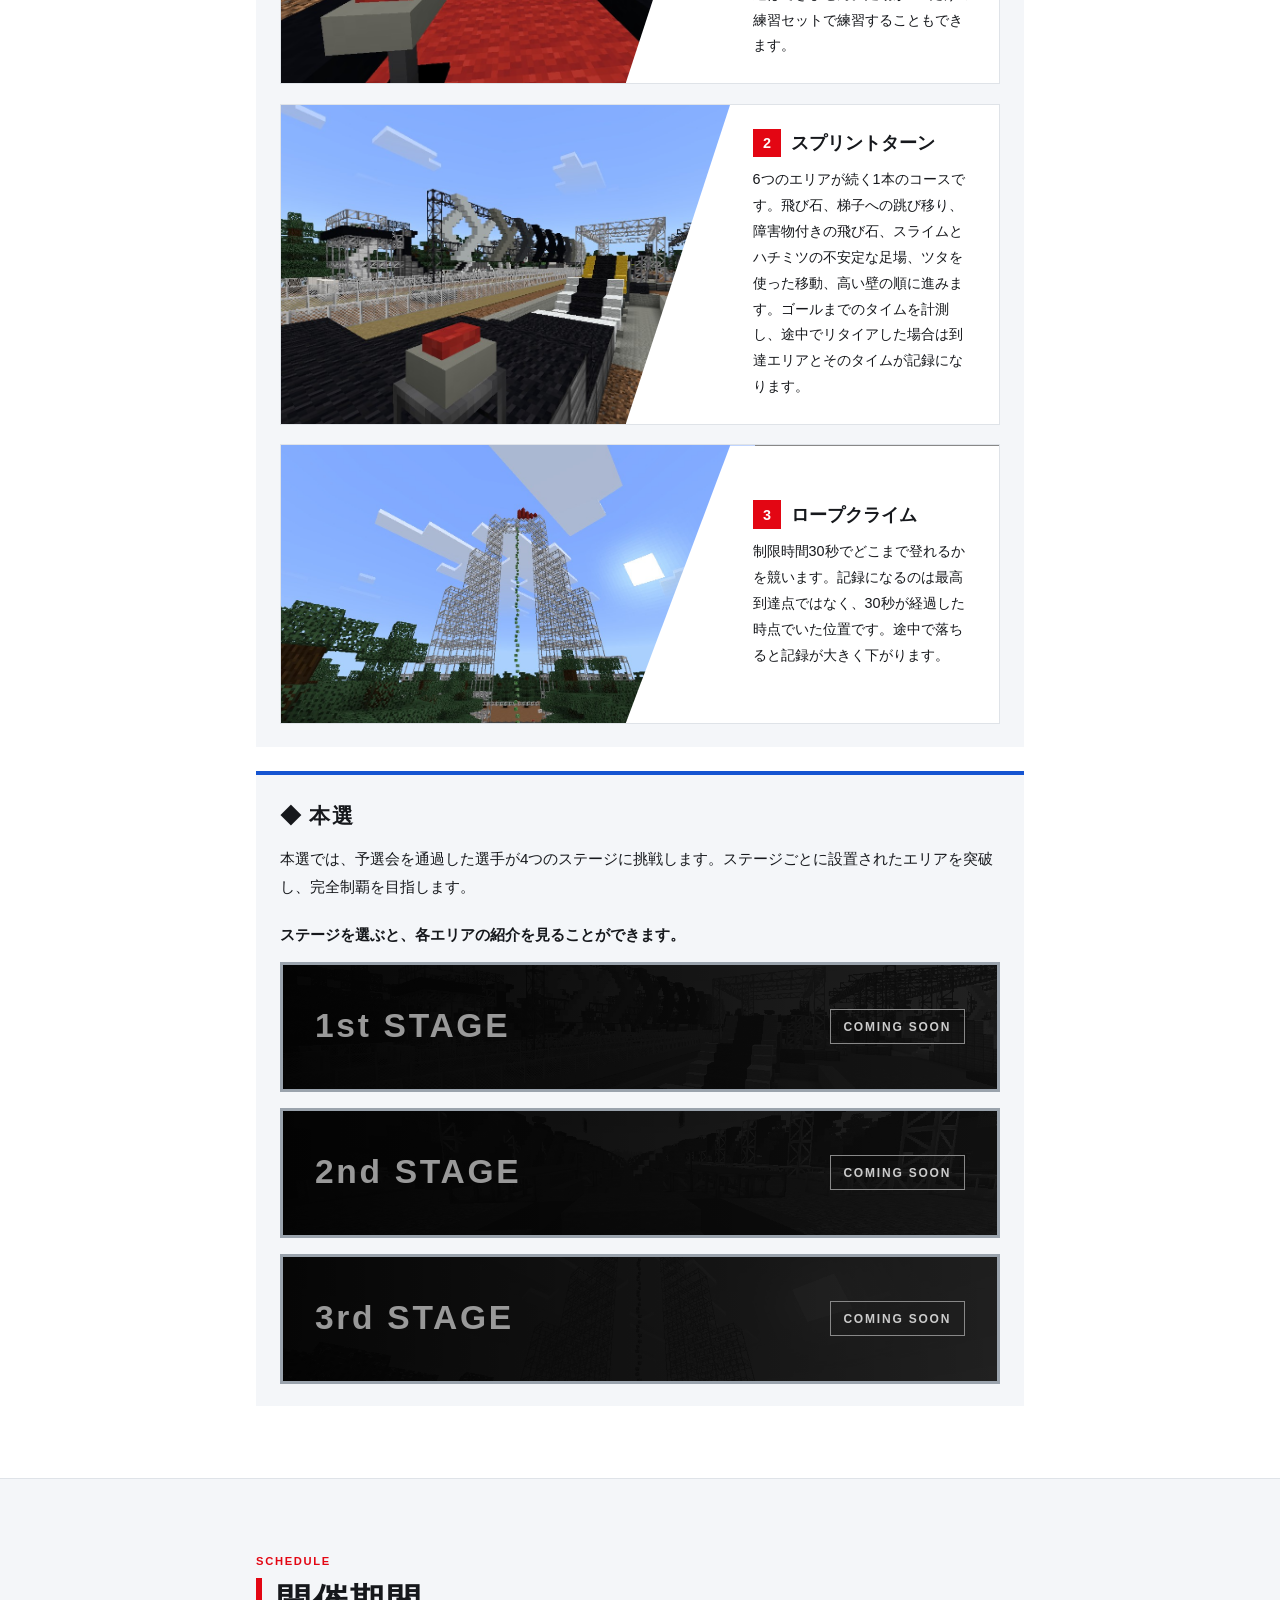
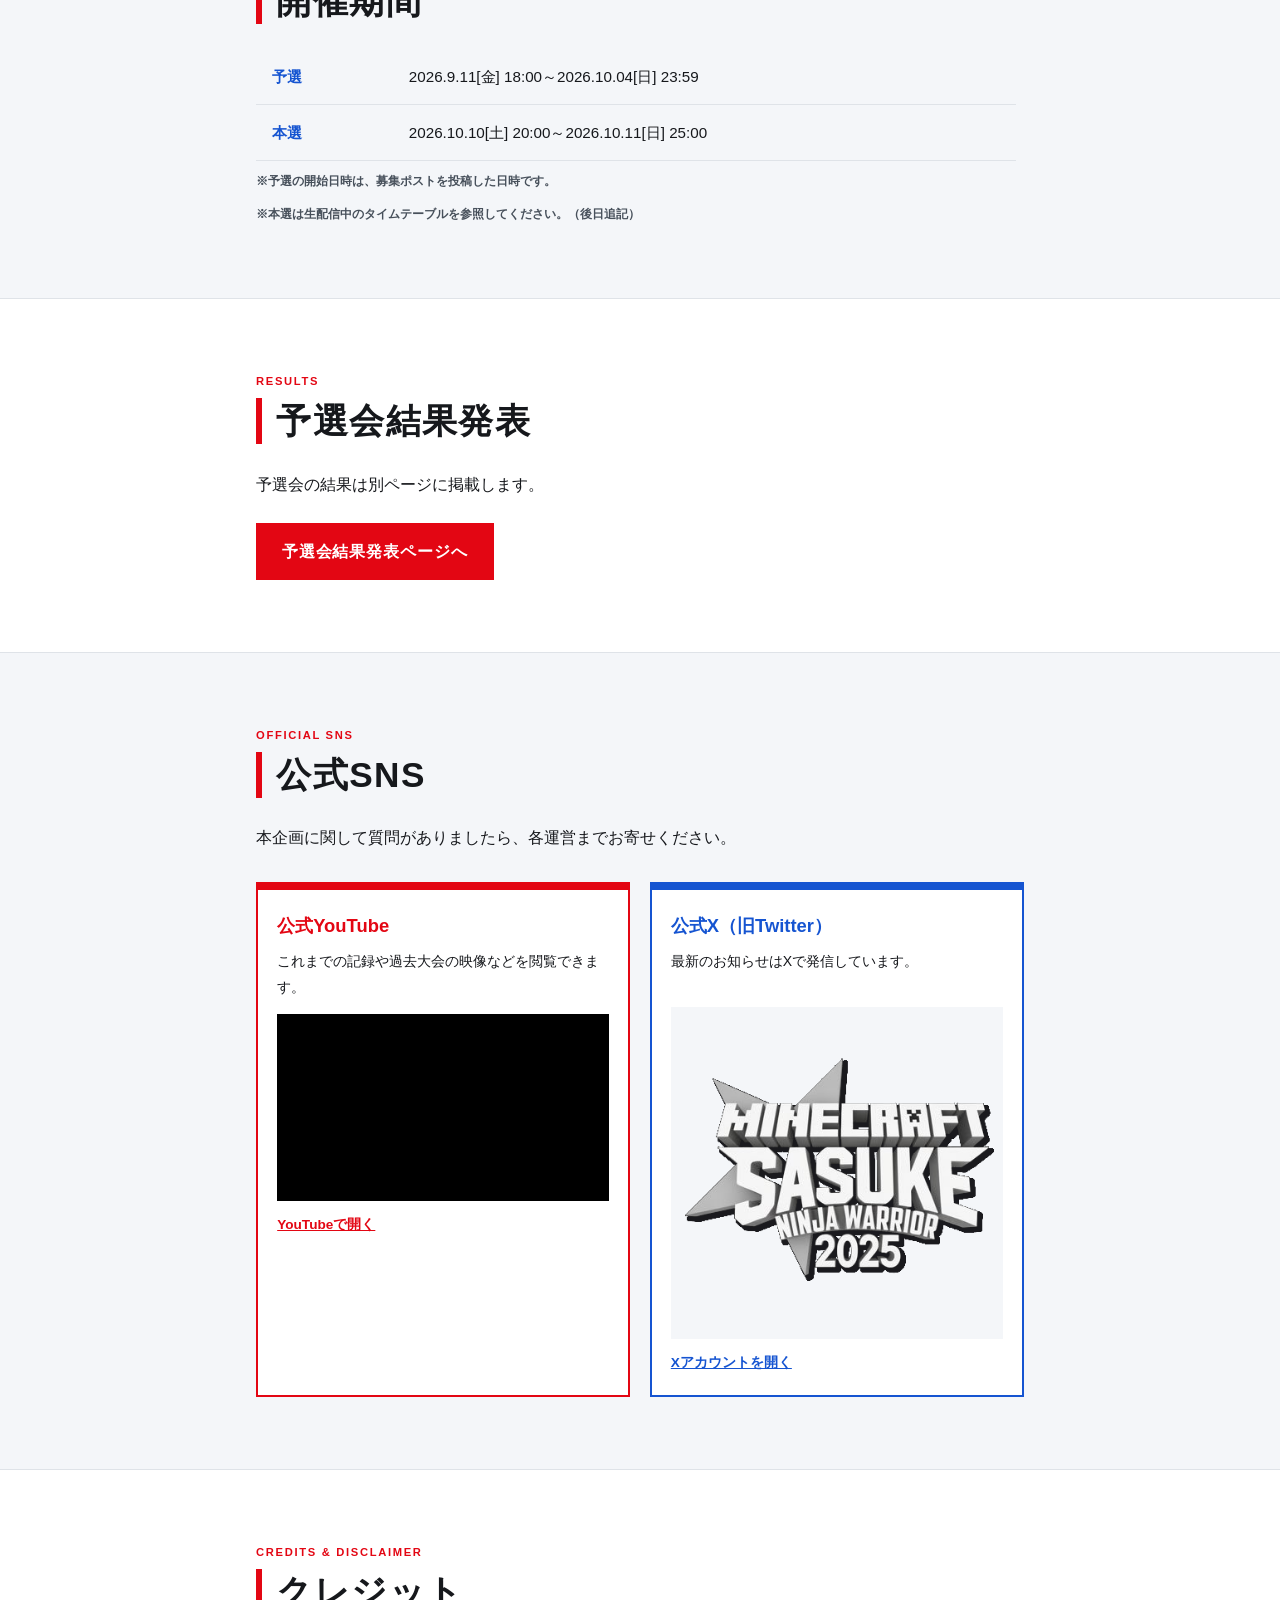
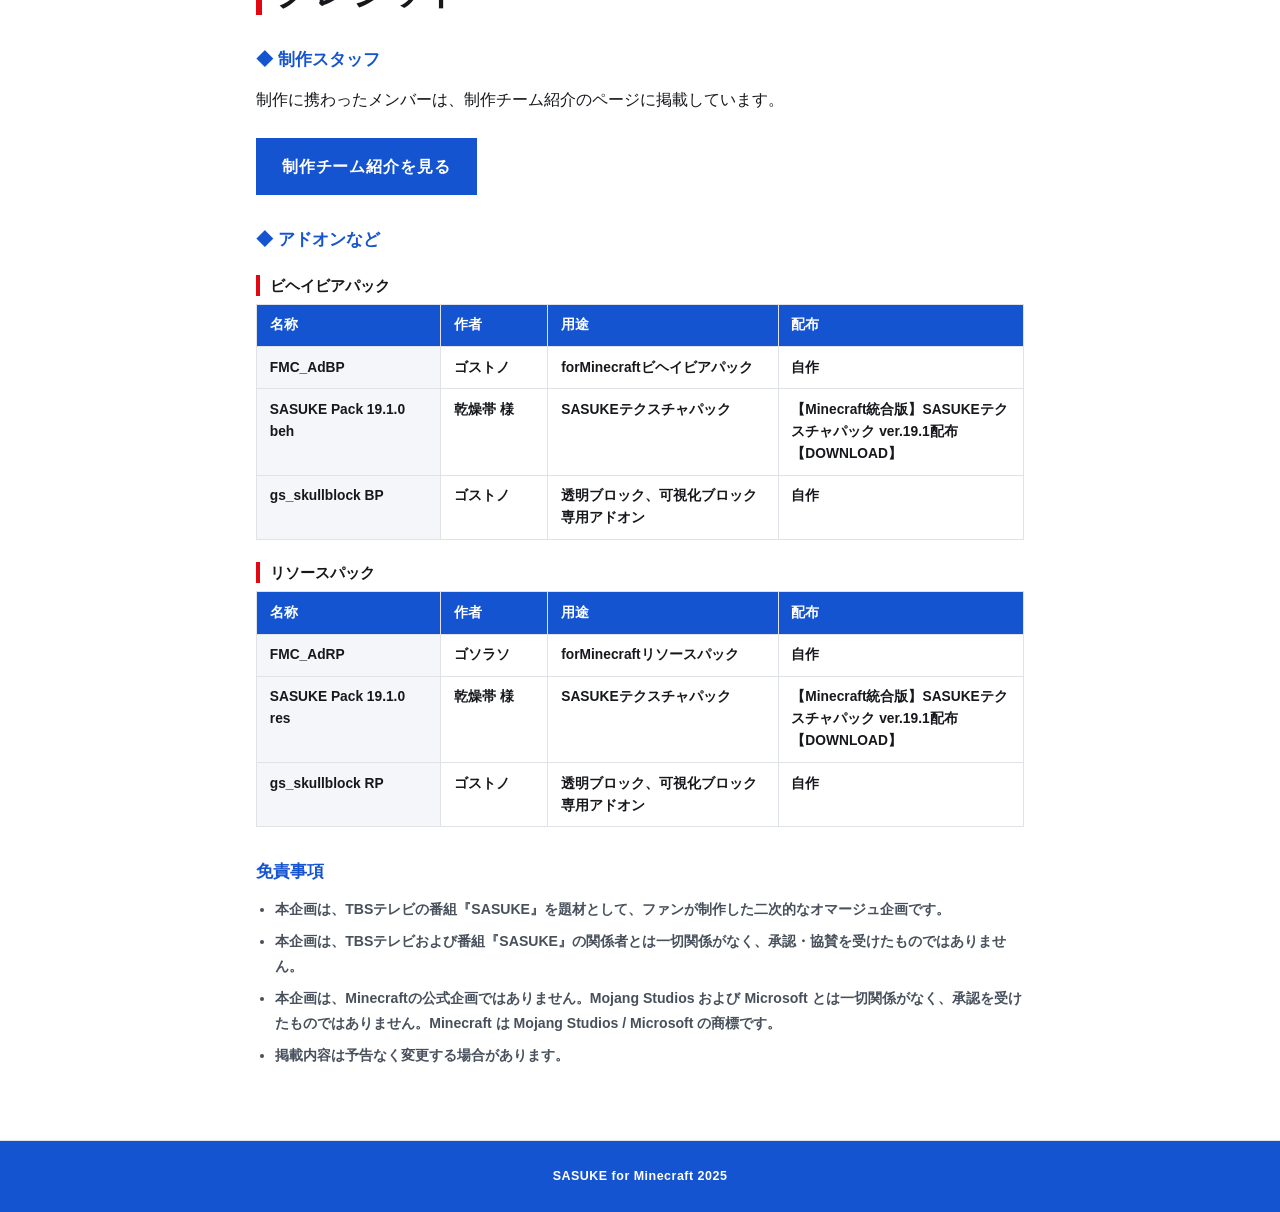
==== commit 73e3cb01: "画像の追加" ====
--- a/index.html
+++ b/index.html
@@ -108,10 +108,11 @@
 <p class="section-label">SCHEDULE</p>
 <h2>開催期間</h2>
 <table class="info">
-<tr><th>予選</th><td>2026.9.11 18:00～2026.10.04 23:59</td></tr>
-<tr><th>本選</th><td>2026.10.11～2026.10.12</td></tr>
+<tr><th>予選</th><td>2026.9.11[金] 18:00～2026.10.04[日] 23:59</td></tr>
+<tr><th>本選</th><td>2026.10.10[土] 20:00～2026.10.11[日] 25:00</td></tr>
 </table>
 <p class="info-note">※予選の開始日時は、募集ポストを投稿した日時です。</p>
+<p class="info-note">※本選は生配信中のタイムテーブルを参照してください。（後日追記）</p>
 </div>
 </section>
 
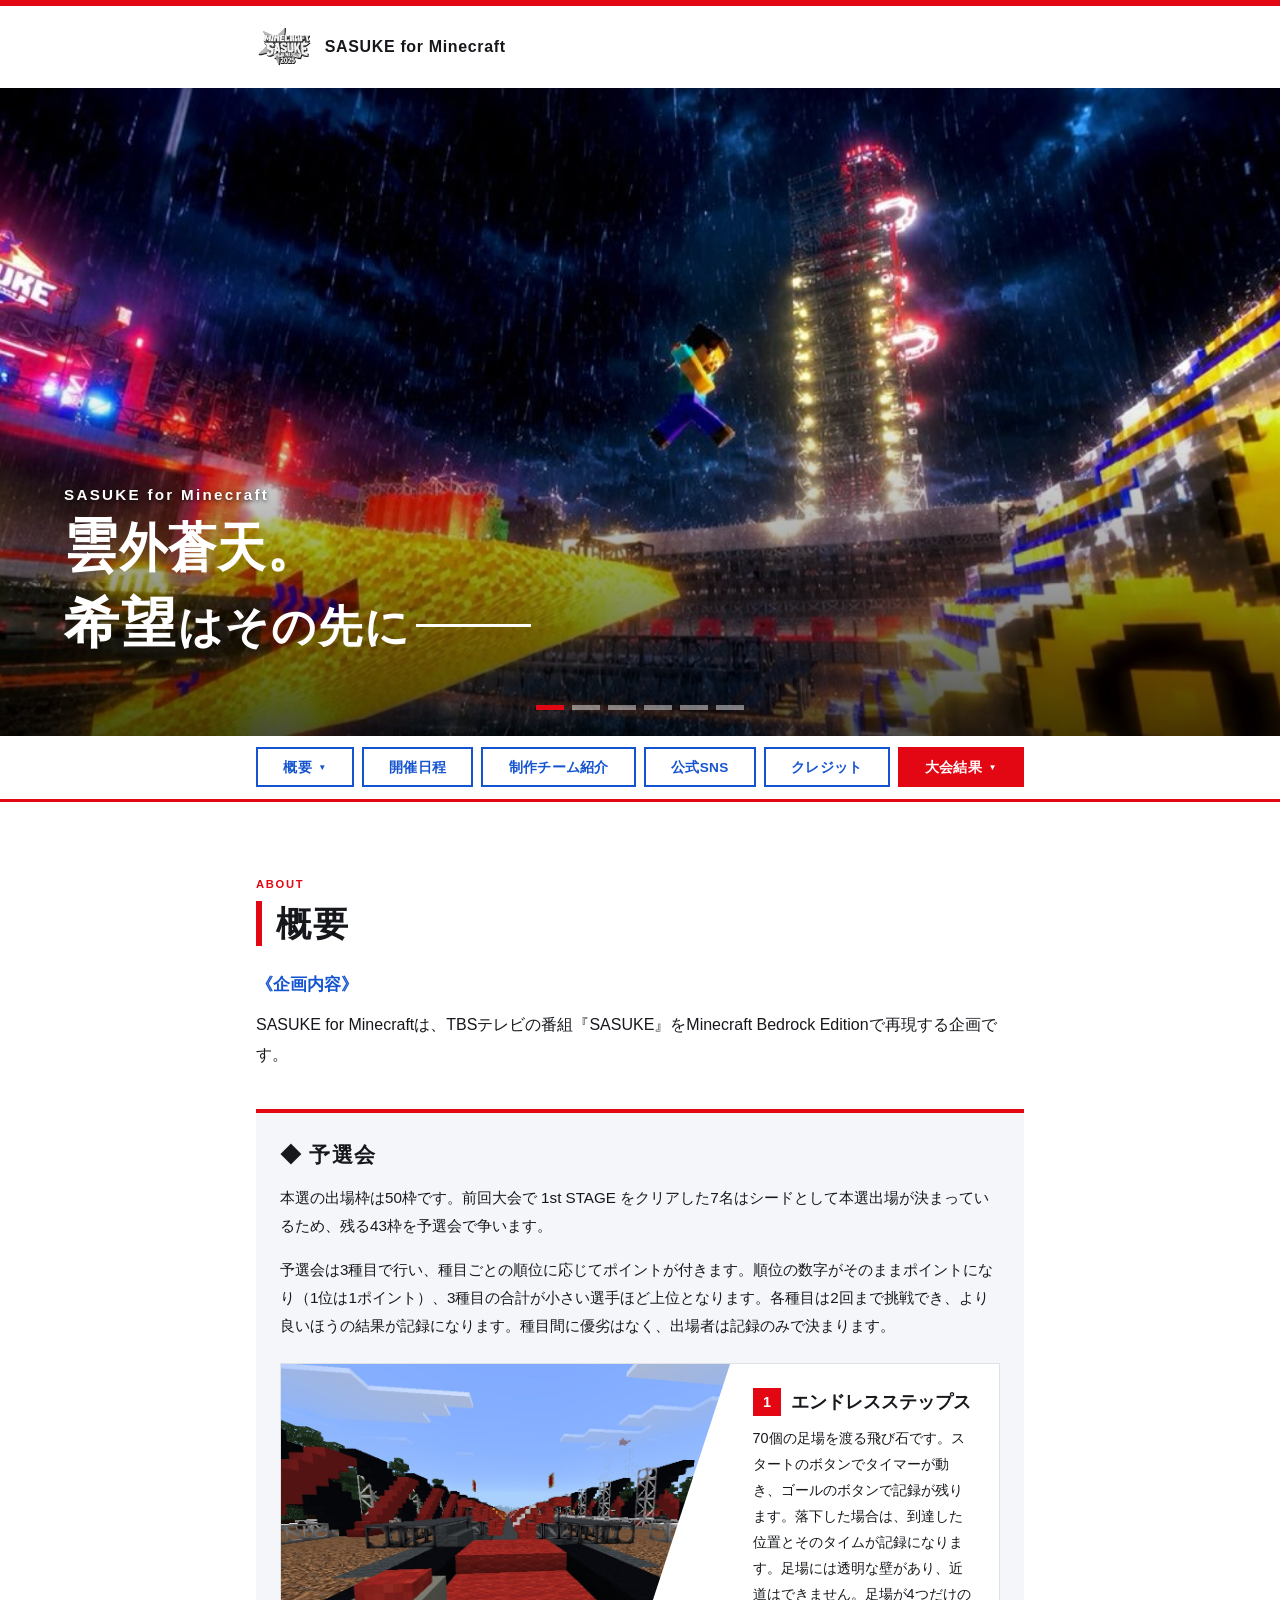
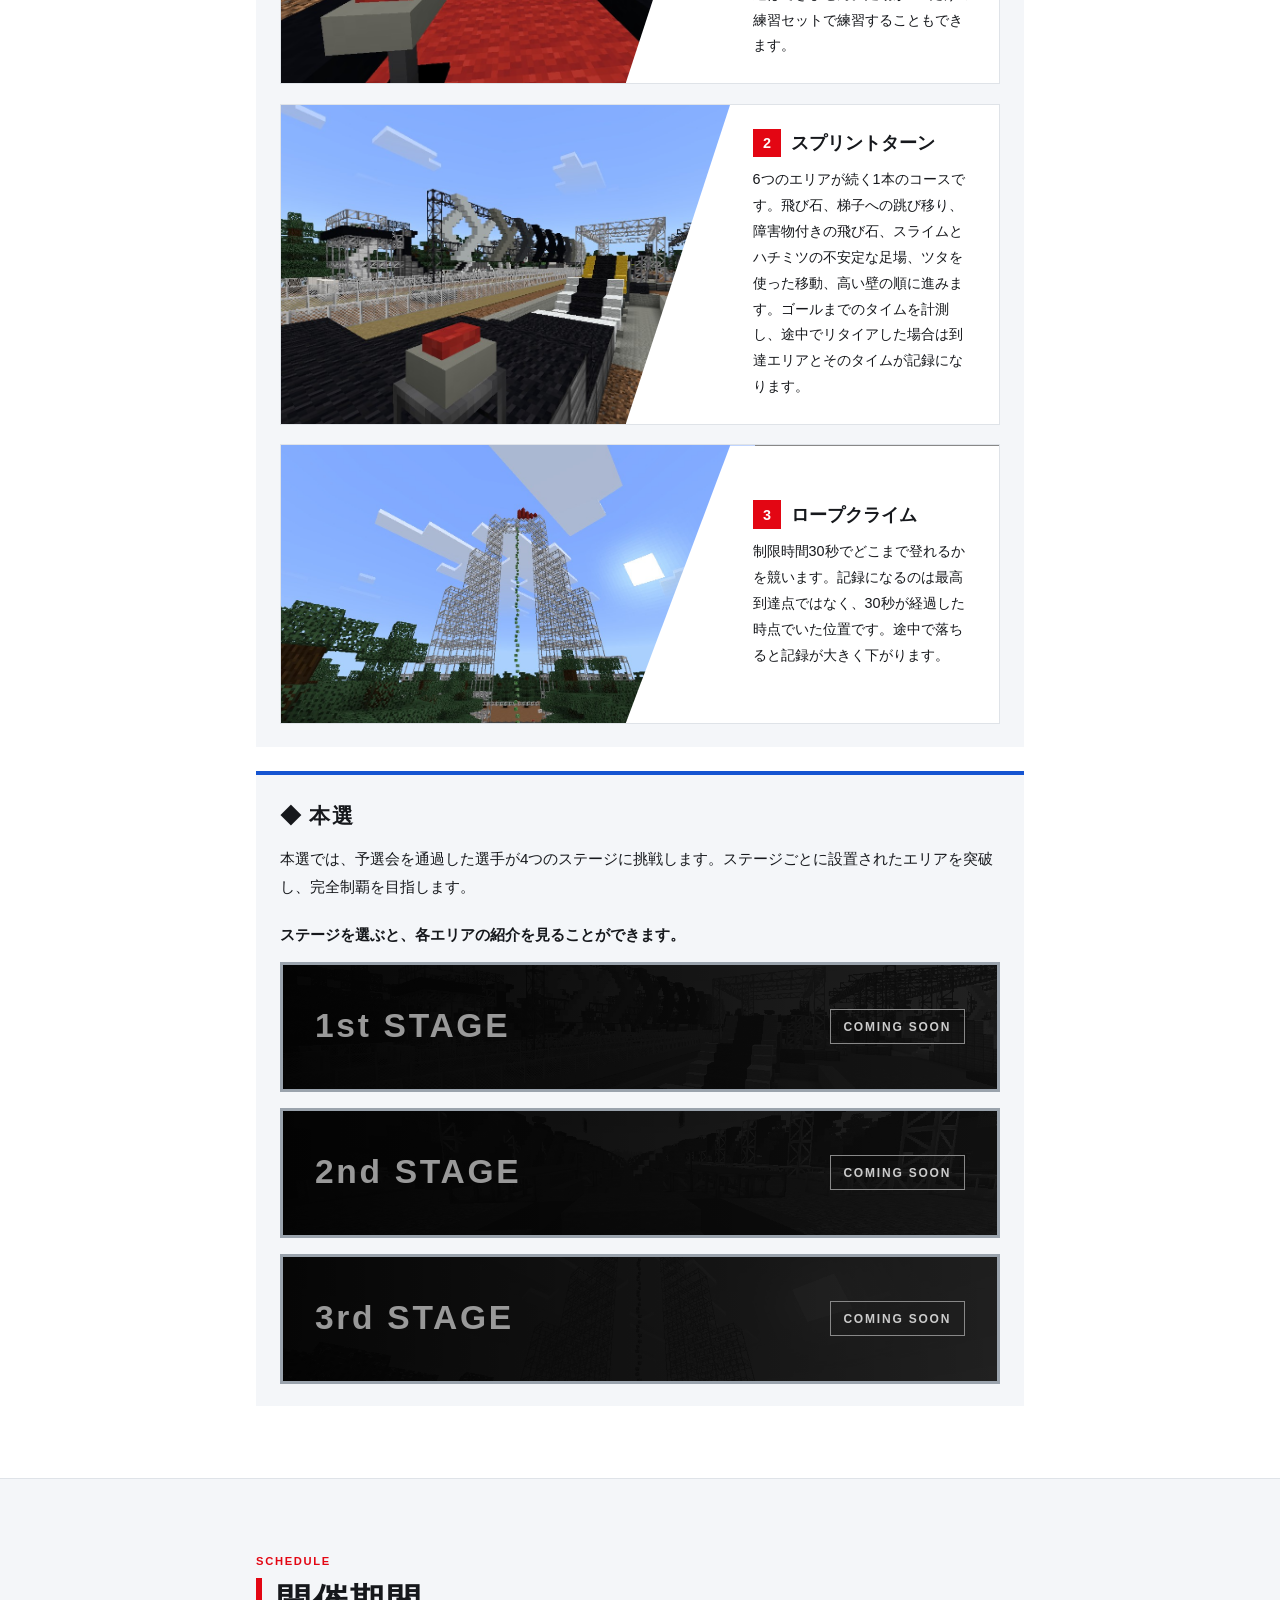
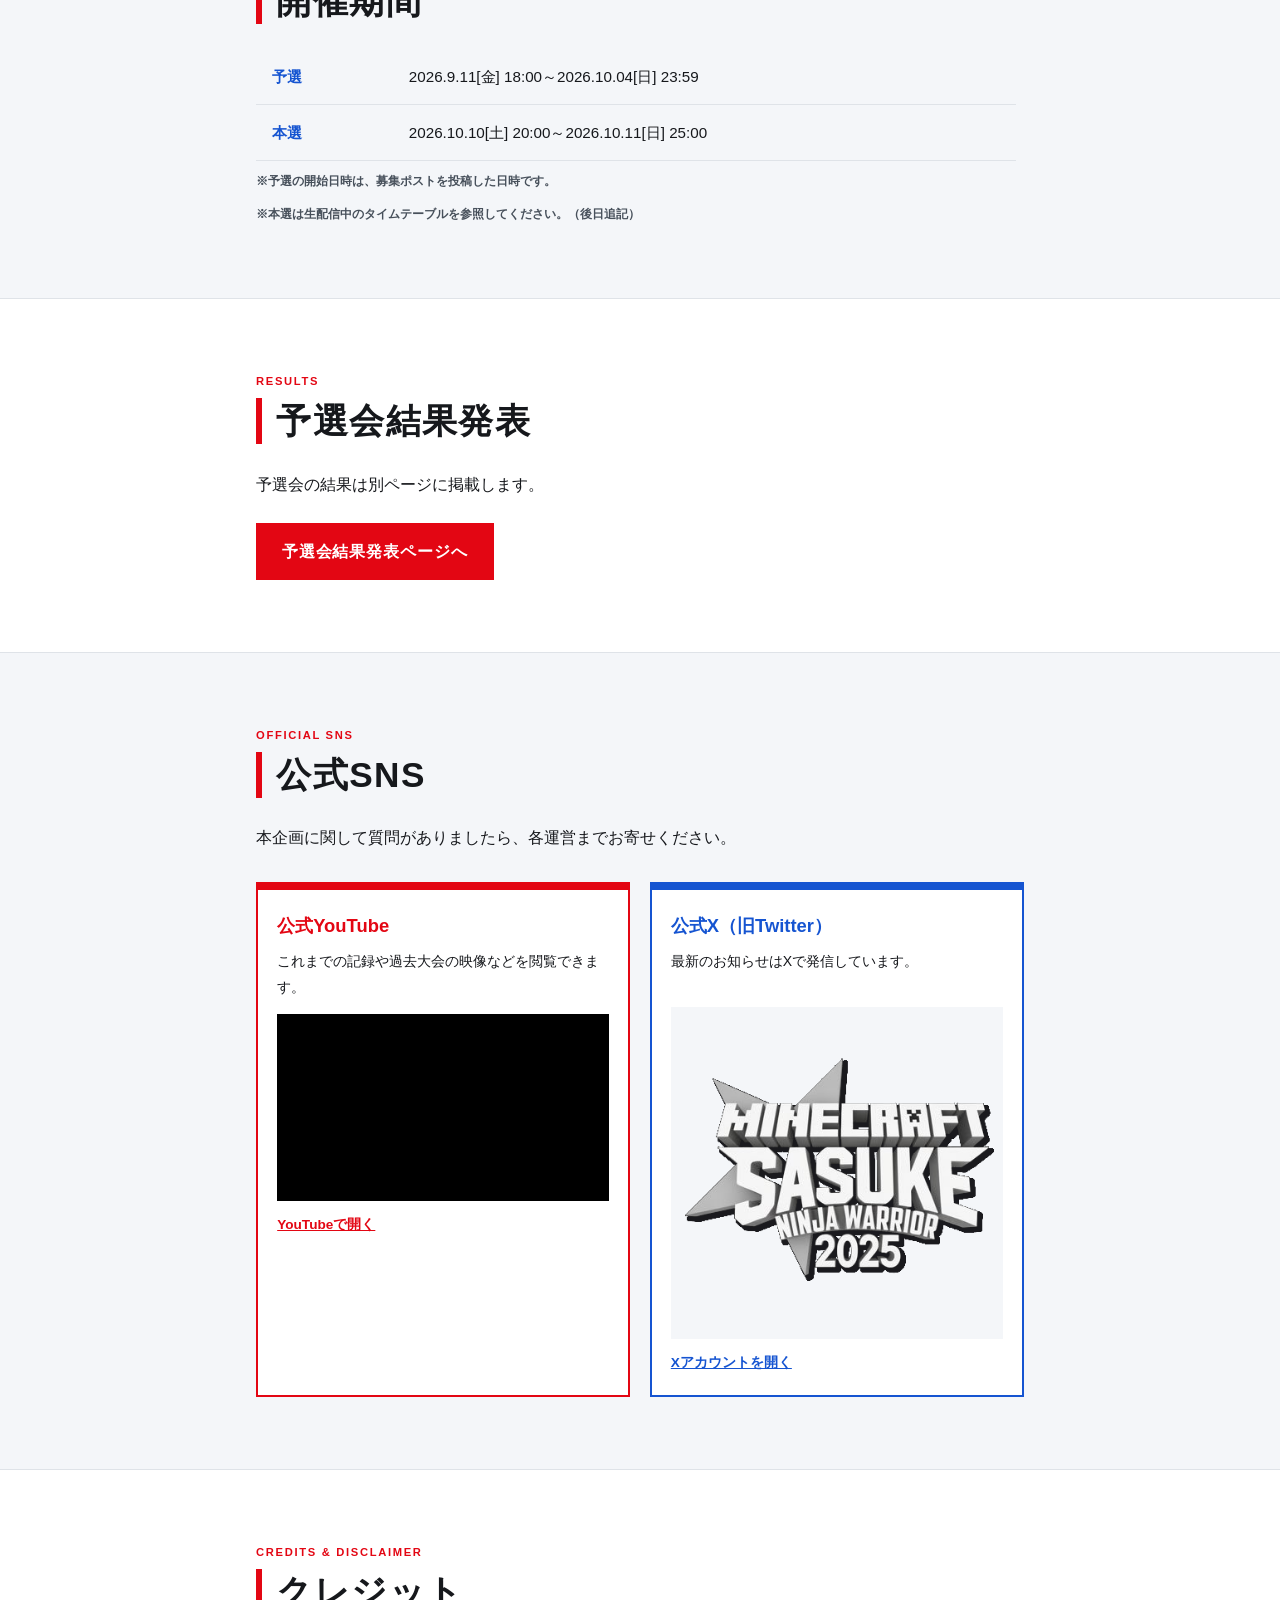
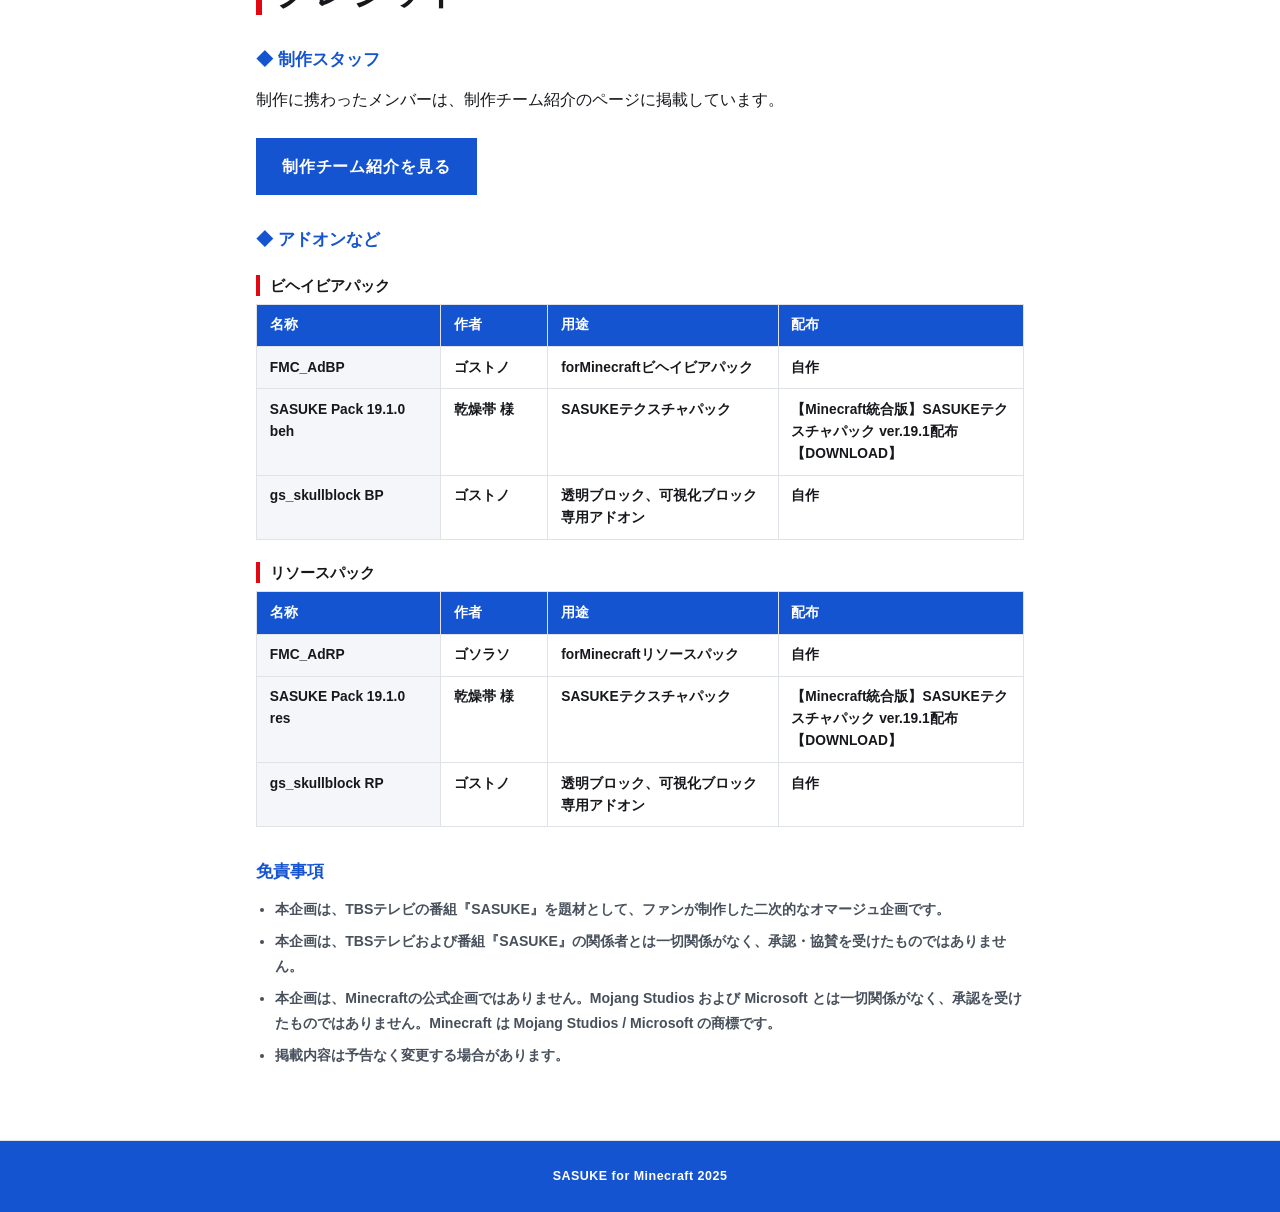
==== commit 4b04296e: "DAY1 2nd 進出者を張り出し" ====
--- a/index.html
+++ b/index.html
@@ -37,7 +37,12 @@
 <li><a href="admins.html">制作チーム紹介</a></li>
 <li><a href="#contact">公式SNS</a></li>
 <li><a href="#credits">クレジット</a></li>
-<li><a class="external" href="results.html">予選会結果</a></li>
+<li class="has-sub is-last"><a class="external" href="results.html" aria-haspopup="true">大会結果<span class="caret" aria-hidden="true">▼</span></a>
+<ul class="sub">
+<li><a href="results.html">予選</a></li>
+<li><a href="honsen.html">本選</a></li>
+</ul>
+</li>
 </ul>
 </nav>
 
@@ -149,7 +154,7 @@
 <div class="sns-media is-logo">
 <img src="images/fmc-logo.png" alt="SASUKE for Minecraft">
 </div>
-<a class="sns-link" href="#contact">Xアカウントを開く</a>
+<a class="sns-link" href="https://x.com/forMicra_info" target="_blank" rel="noopener">Xアカウントを開く</a>
 </div>
 </div>
 </div>
--- a/css/site.css
+++ b/css/site.css
@@ -354,3 +354,80 @@
 /* お問い合わせ欄のロゴ：高さを動画の埋め込みと同じにし、左右はボックスの中央に置く */
 .sns-media.is-logo {display: flex; justify-content: center; align-items: center;}
 .sns-media.is-logo img {height: 100%; width: auto; max-width: 100%; max-height: none; object-fit: contain;}
+
+/* エリア紹介（ステージごと）：文章で見る／動画で見る・①②③のエリア一覧・最下部のステージ移動 */
+.area-modes {display: grid; grid-template-columns: repeat(2, minmax(0, 1fr)); gap: .8rem; margin: 0 0 1.6rem;}
+.area-mode {display: flex; flex-direction: column; align-items: center; justify-content: center; min-height: 3.2rem; padding: .7rem 1rem; border: 2px solid; background: var(--bg); font: inherit; font-weight: 800; letter-spacing: .06em; text-decoration: none; cursor: pointer; transition: background .2s, color .2s;}
+.area-mode.is-red {border-color: var(--main); color: var(--main);}
+.area-mode.is-blue {border-color: var(--sub); color: var(--sub);}
+.area-mode.is-red:hover, .area-mode.is-red:focus-visible {background: var(--main); color: #fff;}
+a.area-mode.is-blue:hover, a.area-mode.is-blue:focus-visible {background: var(--sub); color: #fff;}
+.area-mode.is-locked {border-color: #9aa3ad; color: #6b7480; cursor: not-allowed;}
+.area-intro {scroll-margin-top: 1rem; margin-bottom: 2.4rem; padding: 1.2rem 1.4rem; background: var(--soft); border-left: 5px solid var(--main);}
+.area-intro p {margin: 0;}
+.area-list {list-style: none; margin: 0; padding: 0;}
+.area-item {margin-bottom: 2.6rem;}
+.area-item-head {display: flex; align-items: center; gap: .6rem; margin: 0 0 .8rem; padding-bottom: .4rem; border-bottom: 2px solid var(--line); font-size: clamp(1.15rem, 2.2vw, 1.5rem); line-height: 1.4;}
+.area-no {color: var(--main); font-size: 1.15em; line-height: 1;}
+.area-item-text {margin: 0 0 .8rem !important;}
+.area-gallery {display: grid; gap: .6rem;}
+.area-gallery.count-1 {grid-template-columns: 1fr;}
+.area-gallery.count-2 {grid-template-columns: repeat(2, minmax(0, 1fr));}
+.area-gallery.count-3 {grid-template-columns: repeat(3, minmax(0, 1fr));}
+.area-gallery img {display: block; width: 100%; aspect-ratio: 16 / 9; object-fit: cover; border: 2px solid var(--text);}
+.area-gallery.count-1 img {max-width: 760px;}
+.stage-pager {display: grid; grid-template-columns: 1fr auto 1fr; align-items: center; gap: .8rem; margin: 3rem 0 2rem; padding-top: 1.4rem; border-top: 2px solid var(--line);}
+.pager-link {display: inline-flex; flex-direction: column; align-items: center; padding: .7rem 1rem; border: 2px solid var(--sub); color: var(--sub); font-weight: 800; text-decoration: none; text-align: center; line-height: 1.3;}
+a.pager-link:hover, a.pager-link:focus-visible {background: var(--sub); color: #fff;}
+.pager-prev, .stage-pager > :first-child {justify-self: start;}
+.pager-next, .stage-pager > :last-child {justify-self: end;}
+.pager-top {border-color: var(--main); color: var(--main);}
+a.pager-top:hover, a.pager-top:focus-visible {background: var(--main); color: #fff;}
+.pager-link.is-locked {border-color: #9aa3ad; color: #6b7480; cursor: not-allowed;}
+@media screen and (max-width: 700px) {
+	.area-gallery.count-3 {grid-template-columns: repeat(2, minmax(0, 1fr));}
+	.stage-pager {gap: .4rem;}
+	.pager-link {padding: .6rem .5rem; font-size: .8rem;}
+}
+/* プレビュー画像は枚数にかかわらず同じ大きさ（PCは横3枚・スマートフォンは横2枚の幅） */
+.area-gallery, .area-gallery.count-1, .area-gallery.count-2, .area-gallery.count-3 {grid-template-columns: repeat(3, minmax(0, 1fr));}
+.area-gallery.count-1 img {max-width: none;}
+@media screen and (max-width: 700px) {.area-gallery, .area-gallery.count-1, .area-gallery.count-2, .area-gallery.count-3 {grid-template-columns: repeat(2, minmax(0, 1fr));}}
+/* ステージを表示しているときは、最下部の「トップへ」と重なるので下の戻るボタンを隠す */
+#area-detail:has(.stage-pager) + .button {display: none;}
+
+/* タブ「大会結果」のプルダウン：右端にあるので右揃えで開く */
+.jump li.has-sub.is-last .sub {left: auto; right: 0;}
+
+/* 本選結果（honsen.html）：1列で縦に並べ、左に選手画像・右に結果 */
+.honsen-list {list-style: none; margin: 2rem 0 1rem; padding: 0; border-top: 2px solid var(--text);}
+.honsen-row {display: grid; grid-template-columns: 140px minmax(0, 1fr); gap: 1.4rem; align-items: center; padding: 1rem 0; border-bottom: 1px solid var(--line);}
+.honsen-photo {display: block; width: 140px; aspect-ratio: 1 / 1; object-fit: cover; background: var(--soft); border-bottom: 3px solid var(--main);}
+.honsen-body {display: grid; grid-template-columns: minmax(0, 1fr) minmax(0, 1fr); gap: 1.2rem; align-items: center;}
+.honsen-no {margin: 0 !important; color: var(--muted); font-size: .8rem; font-weight: 700; letter-spacing: .08em;}
+.honsen-title {margin: .1rem 0 0 !important; color: #8a6400; font-size: .85rem; font-weight: 700; line-height: 1.5;}
+.honsen-name {margin: .1rem 0 0; font-size: clamp(1.2rem, 2.4vw, 1.6rem); line-height: 1.35;}
+.honsen-result {padding: .8rem 1rem; border-left: 5px solid var(--sub); background: var(--soft);}
+.honsen-result-main {margin: 0 !important; color: var(--sub); font-size: 1.05rem; font-weight: 800; line-height: 1.5;}
+.honsen-result-detail {margin: .2rem 0 0 !important; font-size: .88rem; font-weight: 600;}
+.honsen-result.is-pending {border-left-color: #9aa3ad;}
+.honsen-result.is-pending .honsen-result-main {color: #6b7480; font-weight: 700;}
+@media screen and (max-width: 700px) {
+	.honsen-row {grid-template-columns: 96px minmax(0, 1fr); gap: .9rem;}
+	.honsen-photo {width: 96px;}
+	.honsen-body {grid-template-columns: 1fr; gap: .5rem;}
+	.honsen-result {padding: .5rem .7rem;}
+}
+.honsen-empty {padding: 2.5rem 1rem; color: var(--muted); text-align: center; font-weight: 700;}
+.honsen-heading {margin-bottom: .2rem;}
+.honsen-subheading {margin: 0 !important; padding-left: .7rem; border-left: 4px solid var(--main); font-size: 1.15rem; font-weight: 800;}
+
+/* 本選結果：Day 切り替えボタン */
+.honsen-days {display: flex; gap: .6rem; margin: 1rem 0 1.2rem;}
+.honsen-day {display: inline-flex; flex-direction: column; align-items: center; min-width: 7.5rem; padding: .6rem 1.2rem; border: 2px solid var(--sub); background: var(--bg); color: var(--sub); font: inherit; font-weight: 800; letter-spacing: .06em; cursor: pointer; transition: background .2s, color .2s;}
+.honsen-day:hover, .honsen-day:focus-visible {background: var(--soft);}
+.honsen-day.is-active {background: var(--sub); color: #fff;}
+.honsen-result-time {margin: .15rem 0 0 !important; font-size: .95rem; font-weight: 800;}
+.honsen-tries {margin-top: .25rem;}
+.honsen-tries .honsen-result-detail {margin: 0 !important; line-height: 1.6;}
+.honsen-result-detail.is-none {color: var(--muted);}
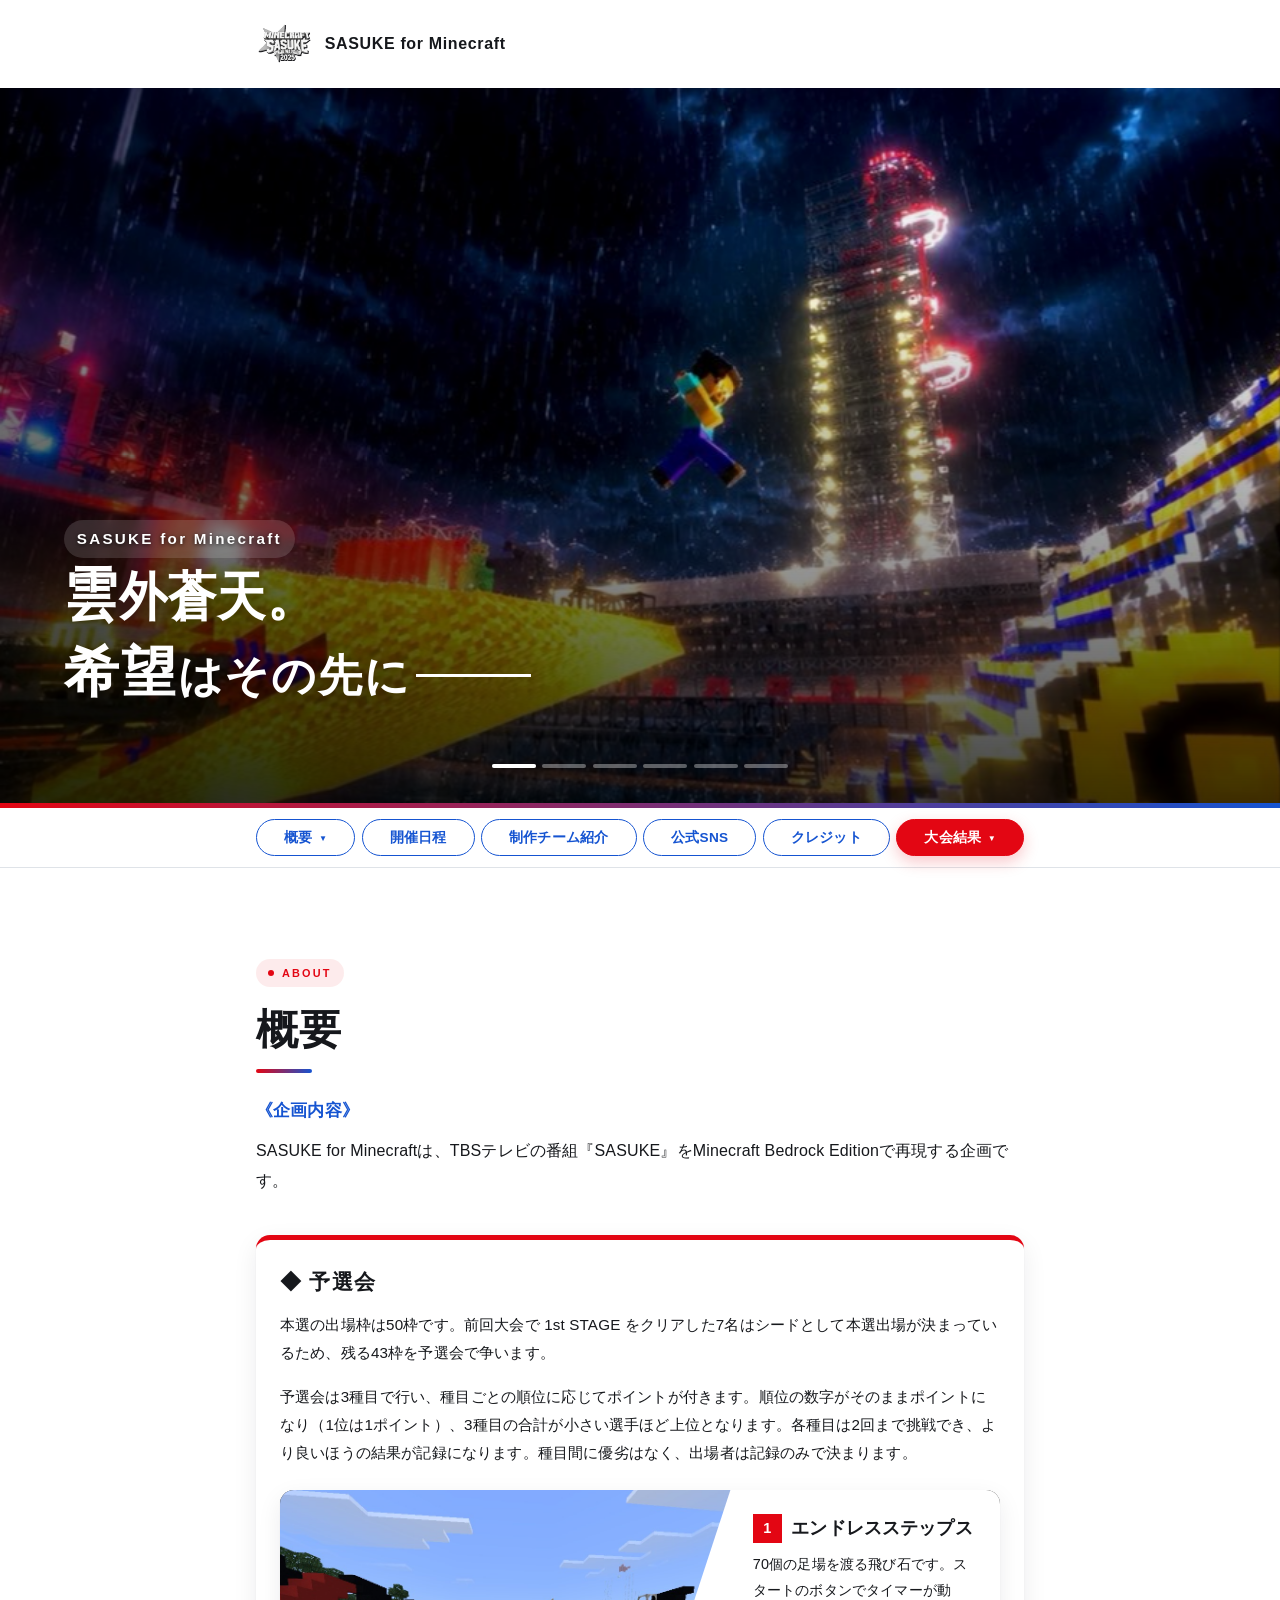
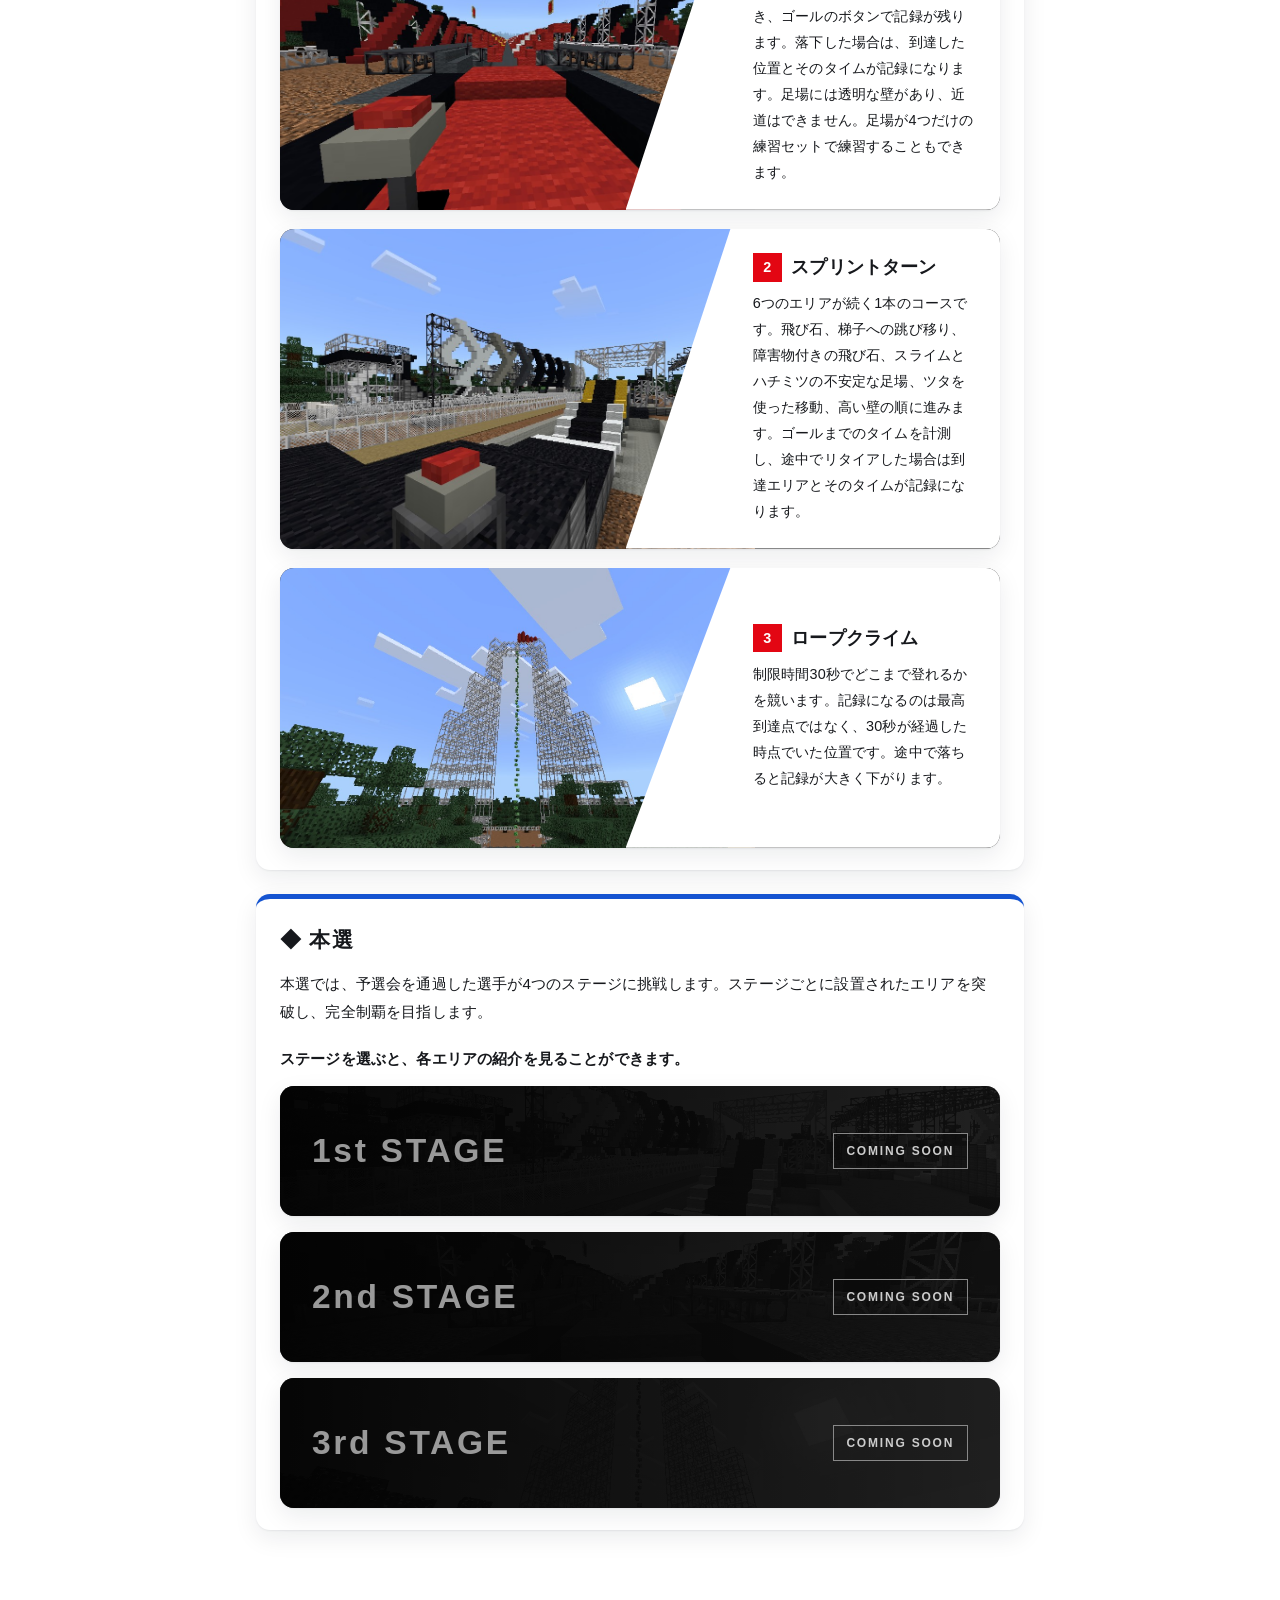
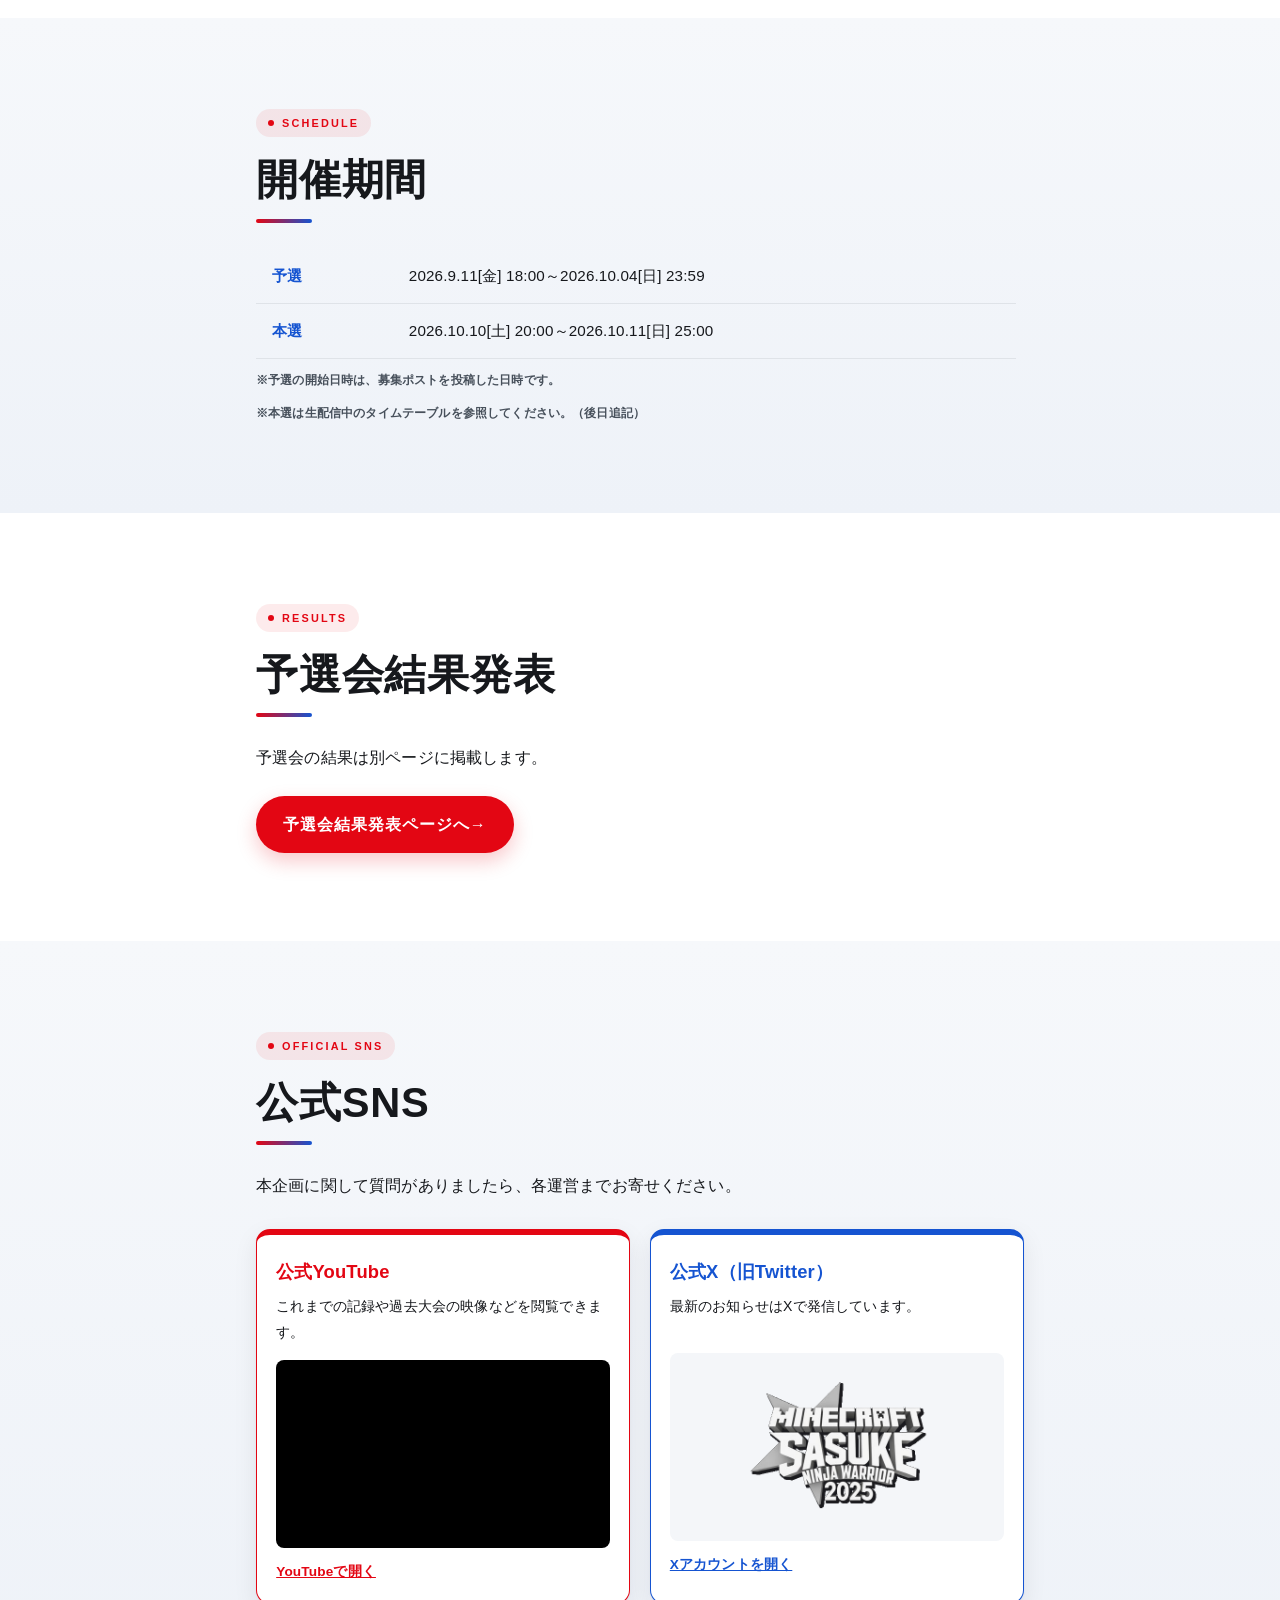
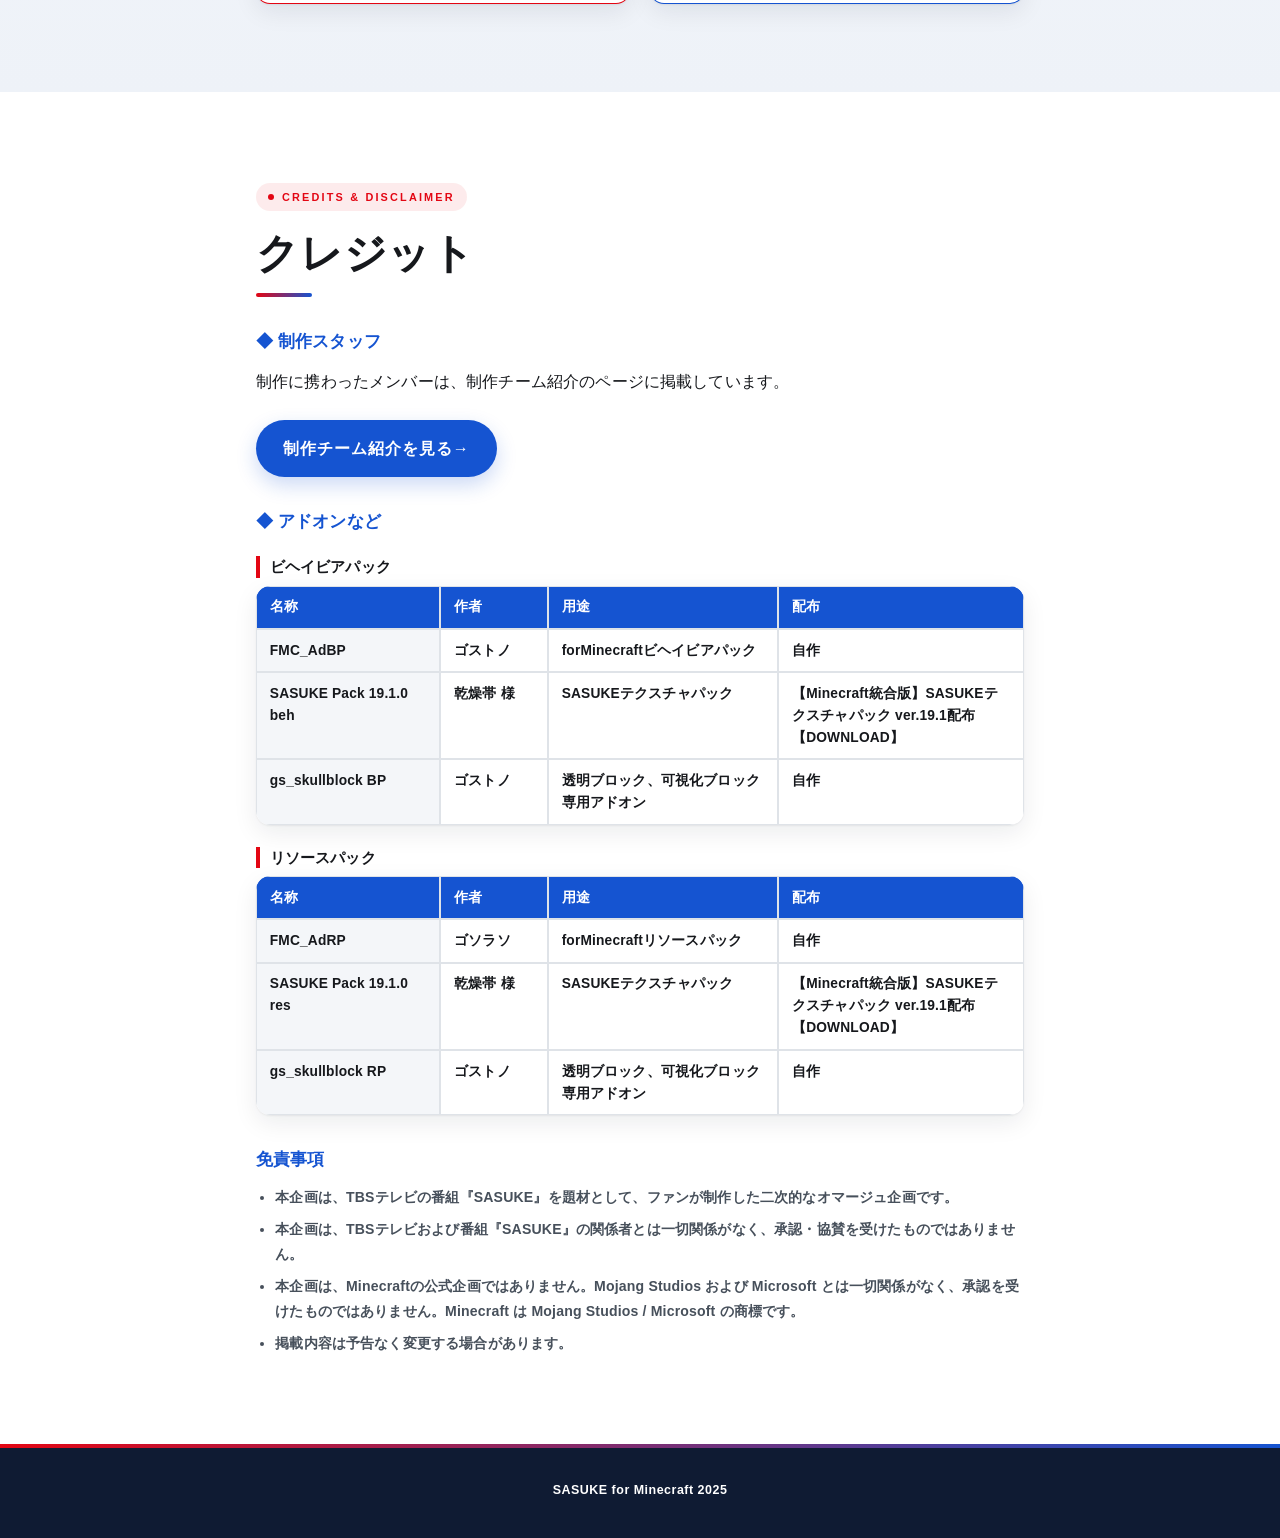
==== commit 71cb76fa: "見た目の変更" ====
--- a/index.html
+++ b/index.html
@@ -7,6 +7,7 @@
 <meta name="viewport" content="width=device-width, initial-scale=1">
 <link rel="icon" href="images/fmc-logo.png">
 <link rel="stylesheet" href="css/site.css">
+<link rel="stylesheet" href="css/modern.css">
 </head>
 <body>
 
@@ -212,5 +213,6 @@
 <script src="js/hero-images.js"></script>
 <script src="js/site.js"></script>
 <script src="js/stages.js"></script>
+<script src="js/modern.js"></script>
 </body>
 </html>
--- a/css/site.css
+++ b/css/site.css
@@ -431,3 +431,73 @@
 .honsen-tries {margin-top: .25rem;}
 .honsen-tries .honsen-result-detail {margin: 0 !important; line-height: 1.6;}
 .honsen-result-detail.is-none {color: var(--muted);}
+
+/* ============================================================
+   本選結果：タブ（進出者一覧＝赤／エリア通過率＝青）
+   ============================================================ */
+.hs-tabs {display: grid; grid-template-columns: repeat(2, minmax(0, 1fr)); gap: .8rem; margin: 1.6rem 0 0;}
+.hs-tab {display: flex; flex-direction: column; align-items: center; gap: .2rem; padding: .9rem 1rem; border: 2px solid; border-bottom-width: 0; background: var(--bg); font: inherit; font-size: 1.05rem; font-weight: 800; letter-spacing: .06em; cursor: pointer; transition: background .2s, color .2s;}
+.hs-tab small {font-size: .72rem; font-weight: 600; letter-spacing: 0; opacity: .85;}
+.hs-tab.is-red {border-color: var(--main); color: var(--main);}
+.hs-tab.is-blue {border-color: var(--sub); color: var(--sub);}
+.hs-tab.is-red.is-active {background: var(--main); color: #fff;}
+.hs-tab.is-blue.is-active {background: var(--sub); color: #fff;}
+.hs-panel {padding: 1.4rem 0 1rem; border-top: 6px solid;}
+.hs-panel.is-red {border-top-color: var(--main);}
+.hs-panel.is-blue {border-top-color: var(--sub);}
+.hs-panel[hidden] {display: none;}
+.hs-jump {display: flex; flex-wrap: wrap; gap: .5rem; margin-bottom: 1.6rem;}
+.hs-jump a {padding: .4rem .8rem; border: 1px solid var(--main); color: var(--main); font-size: .82rem; font-weight: 700; text-decoration: none;}
+.hs-jump a:hover, .hs-jump a:focus-visible {background: var(--main); color: #fff;}
+.hs-block {margin-bottom: 2.6rem; scroll-margin-top: 4.5rem;}
+.hs-block-head {display: flex; align-items: center; justify-content: space-between; gap: 1rem; margin: 0; padding: .6rem 1rem; background: var(--main); color: #fff; font-size: 1.15rem; letter-spacing: .06em;}
+.hs-block.is-final .hs-block-head {background: linear-gradient(90deg, var(--main), #9b0410);}
+.hs-count {font-style: normal; font-size: .85rem; font-weight: 700; white-space: nowrap;}
+.hs-block .honsen-list {margin-top: .4rem; border-top: 0;}
+.hs-block .honsen-days {margin: .9rem 0 .2rem;}
+.hs-note {margin: 0 0 1.4rem !important; color: var(--muted); font-size: .82rem;}
+
+/* エリア通過率（横棒：通過率の大きさを青1色で表す） */
+.rate-card {margin-bottom: 2.2rem; border: 1px solid var(--line);}
+.rate-head {display: flex; align-items: center; justify-content: space-between; gap: 1rem; margin: 0; padding: .6rem 1rem; background: var(--sub); color: #fff; font-size: 1.1rem; letter-spacing: .06em;}
+.rate-total {font-style: normal; font-size: .85rem; font-weight: 700; white-space: nowrap;}
+.rate-total.is-pending {opacity: .8;}
+.rate-list {list-style: none; margin: 0; padding: .4rem 1rem .8rem;}
+.rate-row {display: grid; grid-template-columns: minmax(9rem, 16rem) minmax(0, 1fr) 7.5rem; align-items: center; gap: .9rem; padding: .55rem 0; border-bottom: 1px solid var(--line);}
+.rate-row:last-child {border-bottom: 0;}
+.rate-name {display: flex; align-items: center; gap: .45rem; font-weight: 700; line-height: 1.4;}
+.rate-no {color: var(--sub); font-weight: 800;}
+.rate-track {position: relative; height: 12px; background: var(--soft); border-radius: 0 4px 4px 0;}
+.rate-bar {position: absolute; inset: 0 auto 0 0; background: var(--sub); border-radius: 0 4px 4px 0; transition: width .6s ease;}
+.rate-value {text-align: right; font-weight: 800; font-variant-numeric: tabular-nums; line-height: 1.3;}
+.rate-value small {display: block; color: var(--muted); font-size: .72rem; font-weight: 600;}
+.rate-value.is-pending {color: var(--muted);}
+@media screen and (max-width: 700px) {
+	.hs-tab {font-size: .92rem; padding: .7rem .5rem;}
+	.hs-tab small {display: none;}
+	.rate-row {grid-template-columns: minmax(0, 1fr) 5.5rem; gap: .3rem .6rem;}
+	.rate-track {grid-column: 1 / -1; grid-row: 2;}
+	.hs-block-head, .rate-head {font-size: 1rem; padding: .5rem .8rem;}
+}
+
+/* エリア紹介：英訳と説明（stages.csv の改行をそのまま表示） */
+.area-en {margin-left: .4rem; color: var(--muted); font-size: .62em; font-weight: 700; letter-spacing: .04em;}
+.area-item-text {white-space: pre-line; line-height: 1.85;}
+/* エリア通過率：全挑戦（回数ベース）の補足 */
+.rate-value .rate-all {display: block; color: var(--muted); font-size: .68rem; font-weight: 600;}
+.rate-bar {transition: none;}
+.rate-num {display: block; font-weight: 800;}
+
+/* 制作チーム紹介：主な活動・経歴 */
+.admin-career {margin: .7rem 0 .2rem; padding: .7rem .9rem; background: var(--bg); border: 1px solid var(--line);}
+.admin-career-label {margin: 0 0 .35rem !important; color: var(--muted); font-size: .7rem; font-weight: 700; letter-spacing: .12em;}
+.admin-career ul {margin: 0; padding-left: 1.1em; font-size: .85rem; font-weight: 500; line-height: 1.7;}
+.admin-career li + li {margin-top: .15rem;}
+.admin-group.is-red .admin-career {border-left: 3px solid var(--main);}
+.admin-group.is-blue .admin-career {border-left: 3px solid var(--sub);}
+
+/* 制作チーム紹介：アイコン（画像があれば頭文字の上に重ねて表示） */
+.admin-avatar {position: relative; flex: none; width: 96px; height: 96px;}
+.admin-avatar .admin-photo {width: 100%; height: 100%; border-radius: 50%;}
+.admin-icon {position: absolute; inset: 0; width: 100%; height: 100%; object-fit: cover; border-radius: 50%; background: var(--bg);}
+@media screen and (max-width: 800px) {.admin-avatar {width: 72px; height: 72px;}}
--- a/css/modern.css
+++ b/css/modern.css
@@ -0,0 +1,140 @@
+@charset "utf-8";
+/* ============================================================
+   SASUKE for Minecraft — 現代風レイアウトの上書きスタイル
+   （site.css の後に読み込む。このファイルの読み込みを外せば元の見た目に戻る）
+   色：赤（--main）・青（--sub）・白（--bg）はそのまま使う
+   ============================================================ */
+:root {
+	--radius: 14px;
+	--radius-s: 8px;
+	--shadow: 0 1px 2px rgba(16,24,40,.06), 0 8px 24px rgba(16,24,40,.08);
+	--shadow-hover: 0 2px 4px rgba(16,24,40,.08), 0 16px 40px rgba(16,24,40,.14);
+	--ease: cubic-bezier(.2,.7,.2,1);
+	--grad: linear-gradient(90deg, var(--main), var(--sub));
+}
+html {scroll-padding-top: 5rem;}
+body {background: #fff; letter-spacing: .01em;}
+::selection {background: rgba(227,6,19,.18);}
+
+/* スクロール位置のバー（ページ最上部：赤→青） */
+.scroll-progress {position: fixed; z-index: 100; top: 0; left: 0; height: 3px; width: 100%; background: var(--grad); transform: scaleX(0); transform-origin: left; pointer-events: none;}
+
+/* ---------- ヘッダー ---------- */
+.site-header {border-top: 0; padding-top: 1rem; padding-bottom: 1rem;}
+.site-header img {transition: transform .4s var(--ease);}
+.site-header a:hover img {transform: rotate(-6deg) scale(1.05);}
+
+/* ---------- スライドショー ---------- */
+.hero {max-height: 82vh; min-height: 320px; isolation: isolate;}
+.hero img.active {animation: hero-zoom 7s ease-out both;}          /* ゆっくり寄る */
+@keyframes hero-zoom {from {transform: scale(1.12);} to {transform: scale(1);}}
+.hero::after {background: linear-gradient(180deg, rgba(0,0,0,.05) 30%, rgba(0,0,0,.75)), linear-gradient(90deg, rgba(0,0,0,.45), rgba(0,0,0,0) 60%);}
+.hero::before {content: ""; position: absolute; z-index: 2; left: 0; right: 0; bottom: 0; height: 5px; background: var(--grad);}
+.hero-copy {bottom: 14%;}
+.hero-copy > * {opacity: 0; transform: translateY(18px); animation: rise .9s var(--ease) forwards;}
+.hero-copy > p {animation-delay: .25s;}
+.hero-copy > h1 {animation-delay: .45s; text-shadow: 0 4px 24px rgba(0,0,0,.35);}
+@keyframes rise {to {opacity: 1; transform: none;}}
+.hero-copy > p {display: inline-block; padding: .3rem .8rem; border-radius: 999px; background: rgba(255,255,255,.14); backdrop-filter: blur(6px); -webkit-backdrop-filter: blur(6px);}
+/* 表示中の画像のバーが、切り替えまでの時間に合わせて伸びる */
+.hero-dots {bottom: 5.5%; gap: .4rem;}
+.hero-dots button {position: relative; width: 44px; height: 4px; border-radius: 4px; overflow: hidden; background: rgba(255,255,255,.35);}
+.hero-dots button.active {background: rgba(255,255,255,.35);}
+.hero-dots button.active::after {content: ""; position: absolute; inset: 0; background: #fff; transform-origin: left; animation: dot-fill 5s linear forwards;}
+@keyframes dot-fill {from {transform: scaleX(0);} to {transform: scaleX(1);}}
+
+/* ---------- 上部のタブ ---------- */
+.jump {background: rgba(255,255,255,.82); backdrop-filter: saturate(1.6) blur(12px); -webkit-backdrop-filter: saturate(1.6) blur(12px); border-bottom: 1px solid var(--line); transition: box-shadow .3s;}
+.jump.is-stuck {box-shadow: 0 6px 24px rgba(16,24,40,.08);}
+.jump ul {gap: .4rem;}
+.jump a {border-radius: 999px; border-width: 1.5px; padding: .5rem 1rem; transition: background .25s, color .25s, transform .25s var(--ease), box-shadow .25s;}
+.jump a:hover, .jump a:focus-visible {transform: translateY(-1px); box-shadow: 0 6px 16px rgba(21,84,209,.2);}
+.jump a.external {box-shadow: 0 6px 16px rgba(227,6,19,.22);}
+.jump .sub {border-radius: var(--radius-s); overflow: hidden; padding: .3rem; gap: .25rem; animation: drop .2s var(--ease);}
+.jump .sub a {border-radius: 6px;}
+@keyframes drop {from {opacity: 0; transform: translateY(-6px);} to {opacity: 1; transform: none;}}
+
+/* ---------- セクション ---------- */
+.section {padding-top: 5.5rem; padding-bottom: 5.5rem; border-bottom: 0;}
+.section.alt {background: linear-gradient(180deg, #f6f8fb, #eef2f8);}
+.section-label {display: inline-flex; align-items: center; gap: .5rem; padding: .25rem .75rem; border-radius: 999px; background: rgba(227,6,19,.08); font-size: .68rem; letter-spacing: .2em;}
+.section-label::before {content: ""; width: 6px; height: 6px; border-radius: 50%; background: var(--main);}
+.section h2 {border-left: 0; padding-left: 0; font-size: clamp(1.7rem, 3.4vw, 2.6rem); letter-spacing: .02em; margin-top: .6rem;}
+.section h2::after {content: ""; display: block; width: 56px; height: 4px; margin-top: .7rem; border-radius: 4px; background: var(--grad);}
+
+/* ---------- カード類：角丸と影 ---------- */
+.about-item, .event-list li, .sns-box, .admin-card, .rate-card, .honsen-result, .area-intro, .info-note,
+.player-photo, .stage-trigger, .area-gallery img, .area-card figure img, .pack-table, .table-scroll {border-radius: var(--radius);}
+.about-item {background: #fff; box-shadow: var(--shadow); border-top-width: 5px; transition: transform .35s var(--ease), box-shadow .35s;}
+.section.alt .about-item {background: #fff;}
+.event-list li {overflow: hidden; box-shadow: var(--shadow); border: 0; transition: transform .35s var(--ease), box-shadow .35s;}
+.event-list li:hover {transform: translateY(-4px); box-shadow: var(--shadow-hover);}
+.sns-box {box-shadow: var(--shadow); border-width: 1.5px; border-top-width: 6px; overflow: hidden;}
+.sns-media {border-radius: var(--radius-s); overflow: hidden;}
+.admin-card {background: #fff; box-shadow: var(--shadow); transition: transform .35s var(--ease), box-shadow .35s;}
+.admin-card:hover {transform: translateY(-3px); box-shadow: var(--shadow-hover);}
+.admin-group-label {border-radius: var(--radius-s);}
+.admin-career {border-radius: var(--radius-s);}
+.rate-card {overflow: hidden; box-shadow: var(--shadow); border: 0;}
+.rate-track, .rate-bar {border-radius: 999px;}
+.hs-block-head, .admin-group-label, .rate-head, .sns-head {border-radius: var(--radius-s);}
+.rate-head {border-radius: 0;}
+.hs-tab {border-radius: var(--radius) var(--radius) 0 0;}
+.honsen-row {transition: background .25s;}
+.honsen-row:hover {background: #fafbfd;}
+.honsen-photo {border-radius: var(--radius-s); border-bottom: 0; box-shadow: 0 0 0 3px #fff, 0 0 0 5px var(--main);}
+.table-scroll {box-shadow: var(--shadow);}
+.pack-table {overflow: hidden; border-collapse: separate; border-spacing: 0;}
+.info {border-collapse: separate; border-spacing: 0;}
+
+/* ステージバー */
+.stage-trigger {overflow: hidden; border-width: 0; box-shadow: var(--shadow); transition: transform .35s var(--ease), box-shadow .35s;}
+a.stage-trigger:hover {transform: translateY(-3px); box-shadow: var(--shadow-hover);}
+a.stage-trigger::before {content: "→"; position: absolute; z-index: 2; right: 1.4rem; color: #fff; font-size: 1.6rem; font-weight: 800; transition: transform .35s var(--ease);}
+a.stage-trigger:hover::before {transform: translateX(6px);}
+.stage-trigger.is-current {box-shadow: 0 0 0 3px var(--main), var(--shadow);}
+
+/* 結果一覧の選手カード */
+.player-photo {overflow: hidden;}
+.player-photo img {transition: transform .5s var(--ease);}
+.player-card:hover .player-photo img, .player-card:focus .player-photo img {transform: scale(1.06);}
+.player-score {border-radius: var(--radius-s); animation: drop .2s var(--ease);}
+
+/* ---------- ボタン ---------- */
+.button {border-radius: 999px; padding: .85rem 1.7rem; box-shadow: 0 8px 20px rgba(227,6,19,.22); transition: background .25s, transform .25s var(--ease), box-shadow .25s;}
+.button.sub {box-shadow: 0 8px 20px rgba(21,84,209,.22);}
+.button:hover, .button:focus-visible {transform: translateY(-2px);}
+.button::after {content: " →"; display: inline-block; transition: transform .25s var(--ease);}
+.button:hover::after {transform: translateX(4px);}
+.button.is-locked::after {content: none;}
+.area-mode, .pager-link, .honsen-day, .hs-jump a, .sns-link {border-radius: 999px;}
+.area-mode, .pager-link, .honsen-day {transition: background .25s, color .25s, transform .25s var(--ease);}
+.area-mode:hover, a.pager-link:hover, .honsen-day:hover {transform: translateY(-2px);}
+
+/* ---------- フッター ---------- */
+.site-footer {background: #0f1b33; padding-top: 2.2rem; padding-bottom: 2.2rem; position: relative;}
+.site-footer::before {content: ""; position: absolute; top: 0; left: 0; right: 0; height: 4px; background: var(--grad);}
+
+/* ページ上部へ戻るボタン */
+.to-top {position: fixed; z-index: 50; right: 1.2rem; bottom: 1.2rem; display: grid; place-items: center; width: 48px; height: 48px; border: 0; border-radius: 50%; background: var(--sub); color: #fff; font-size: 1.2rem; font-weight: 800; box-shadow: 0 8px 24px rgba(21,84,209,.35); cursor: pointer; opacity: 0; transform: translateY(16px); pointer-events: none; transition: opacity .3s, transform .3s var(--ease), background .25s;}
+.to-top.is-shown {opacity: 1; transform: none; pointer-events: auto;}
+.to-top:hover {background: var(--main);}
+
+/* ---------- スクロールで現れるアニメーション（js/modern.js が付ける） ---------- */
+/* transform ではなく translate を使い、カードのホバー時の浮き上がり（transform）とぶつからないようにする */
+.js-anim .reveal {opacity: 0; translate: 0 28px; transition: opacity .8s var(--ease), translate .8s var(--ease), transform .35s var(--ease), box-shadow .35s; transition-delay: var(--delay, 0s), var(--delay, 0s), 0s, 0s;}
+.js-anim .reveal.is-in {opacity: 1; translate: none;}
+
+@media screen and (max-width: 800px) {
+	.jump {background: #fff; backdrop-filter: none;}
+	.jump a {border-radius: 10px;}
+	.section {padding-top: 3.5rem; padding-bottom: 3.5rem;}
+	a.stage-trigger::before {right: .9rem; font-size: 1.2rem;}
+	.hero {max-height: none;}
+}
+@media (prefers-reduced-motion: reduce) {
+	.hero img.active, .hero-copy > *, .hero-dots button.active::after {animation: none; opacity: 1; transform: none;}
+	.hero-dots button.active {background: #fff;}
+	.js-anim .reveal {opacity: 1; translate: none; transition: none;}
+	* {transition-duration: .01ms !important;}
+}
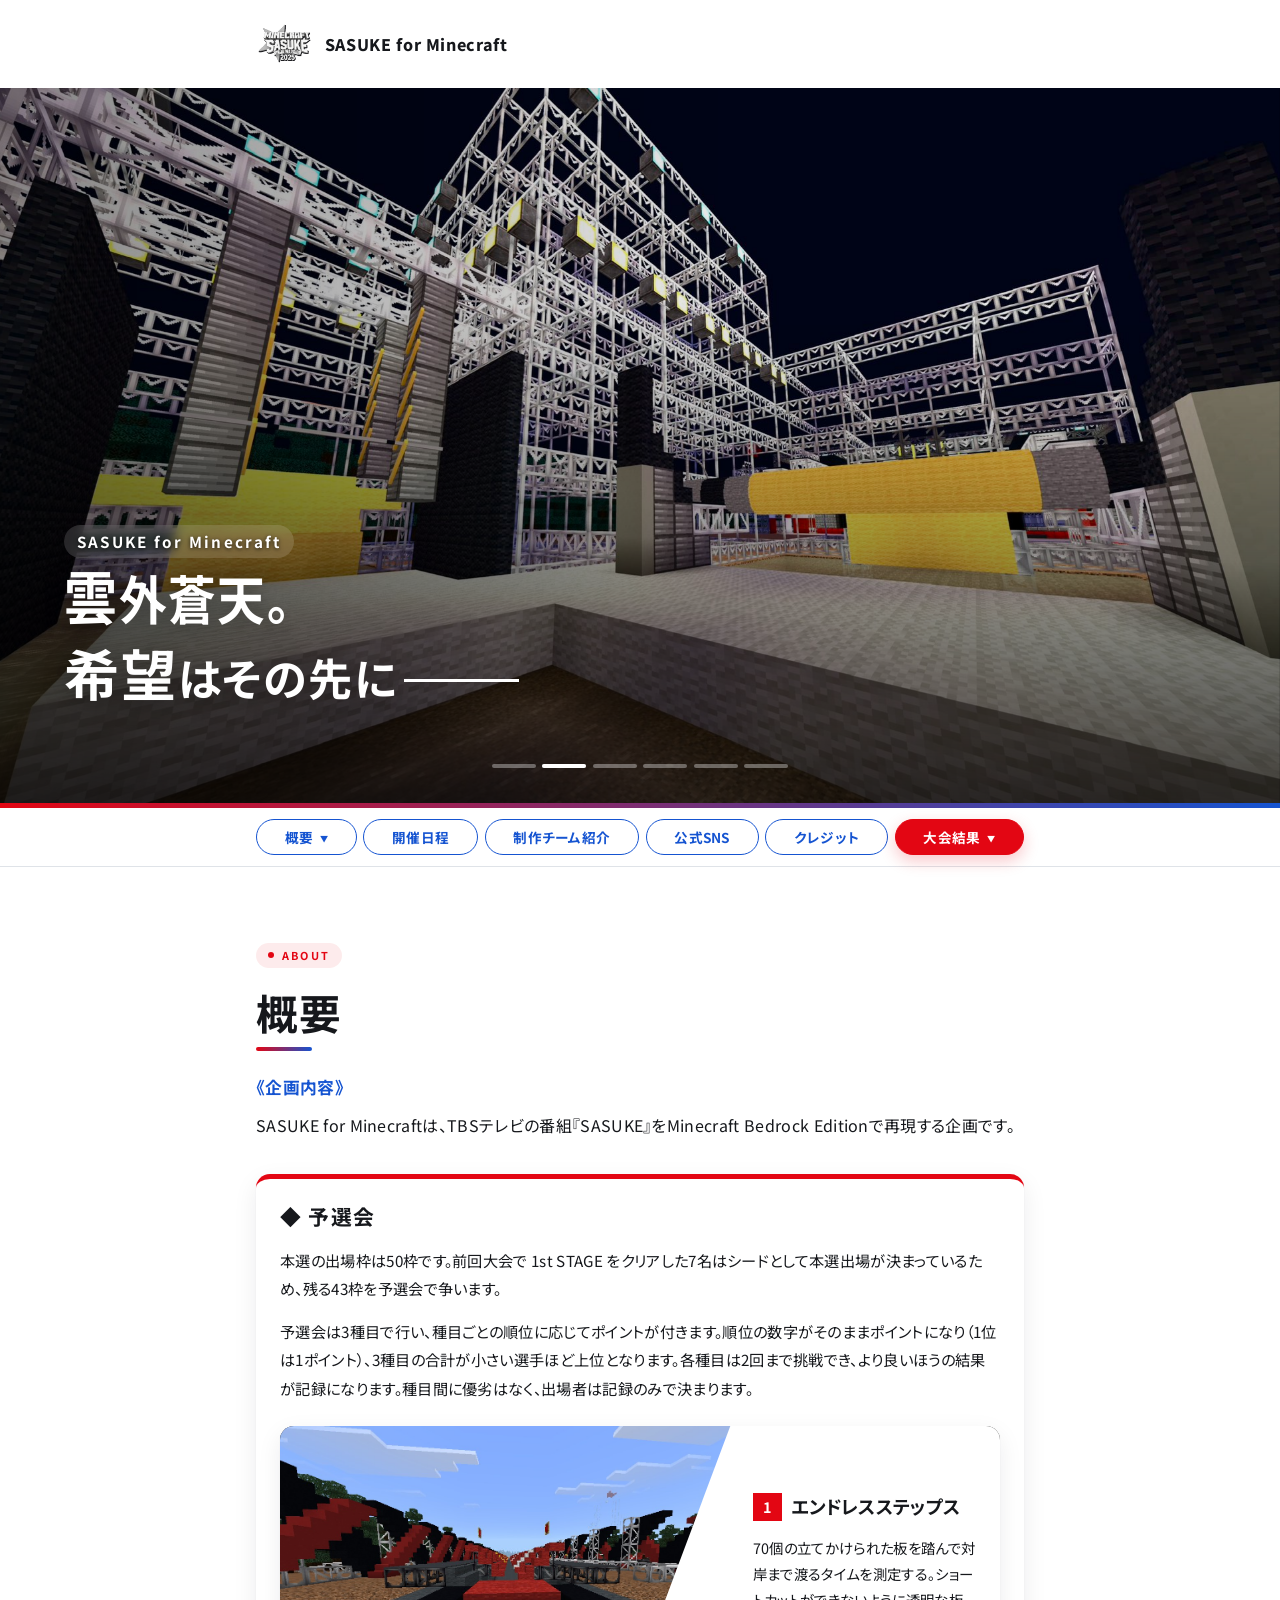
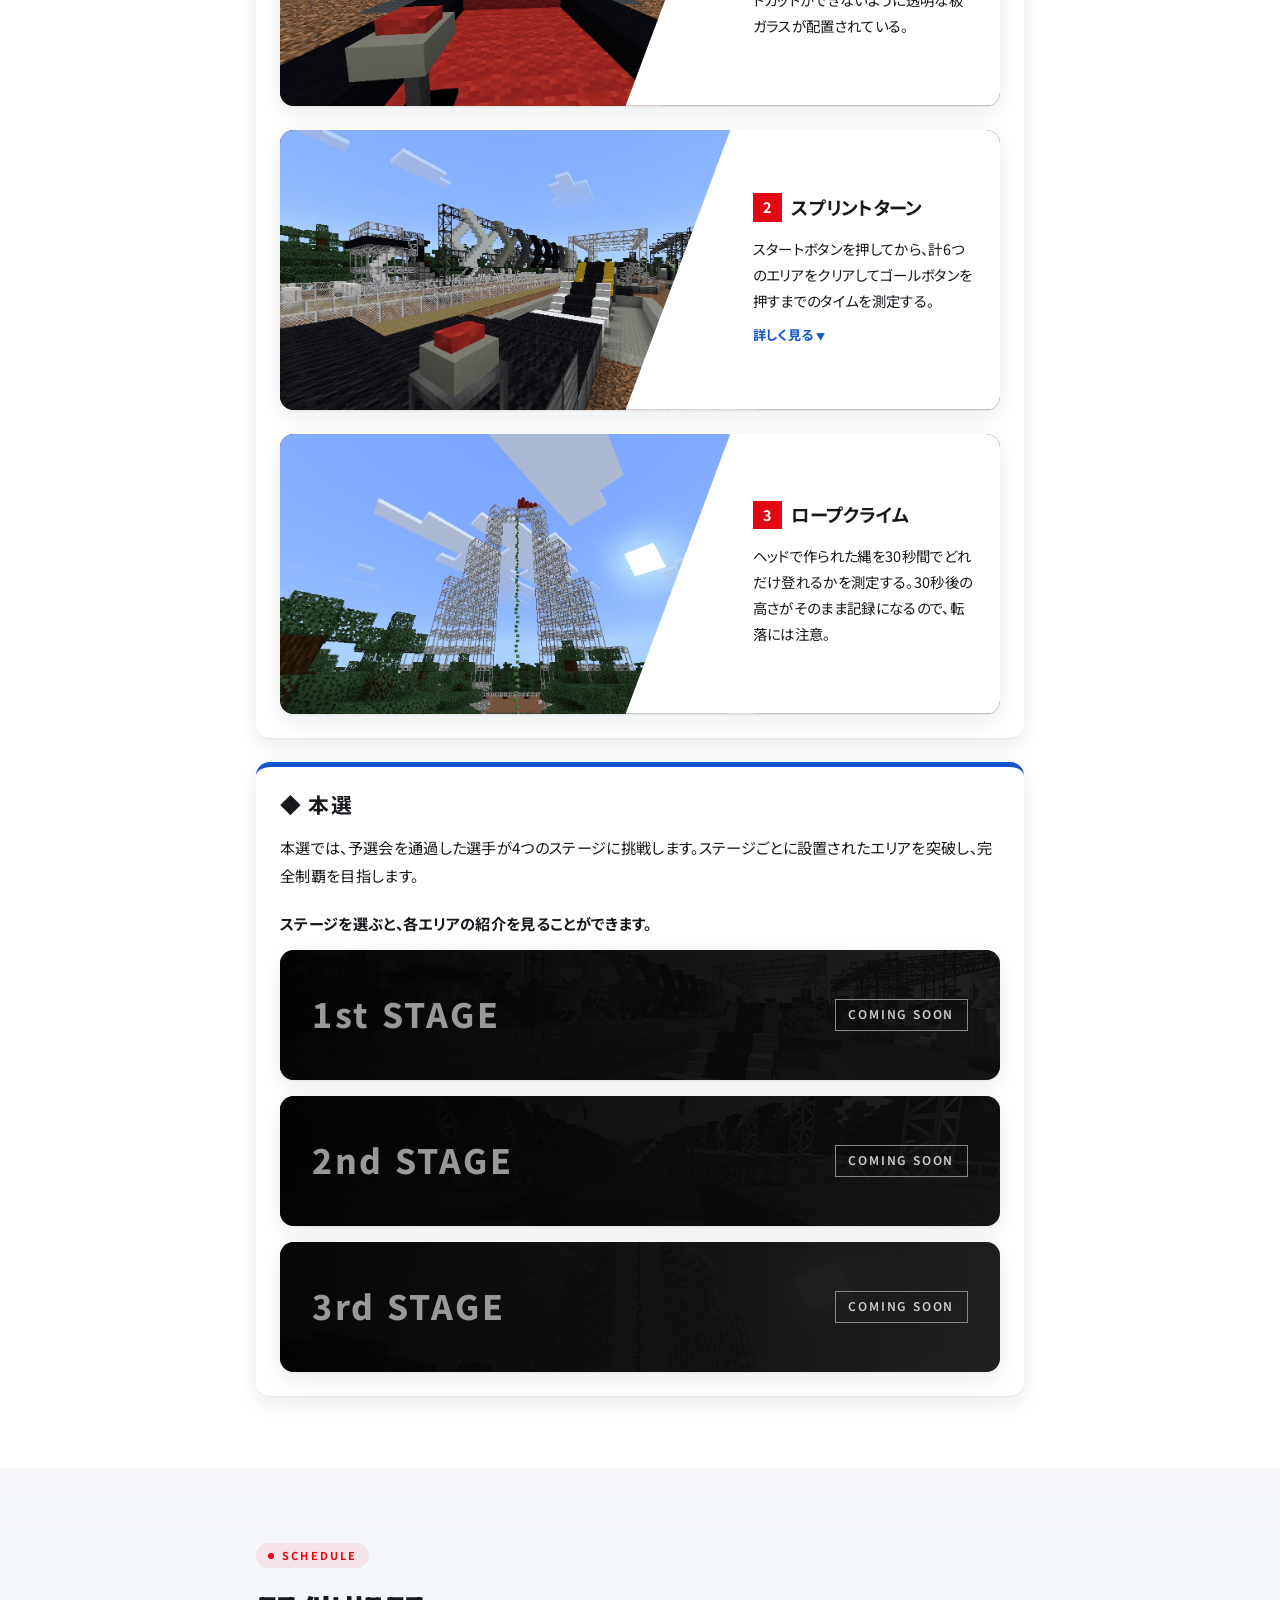
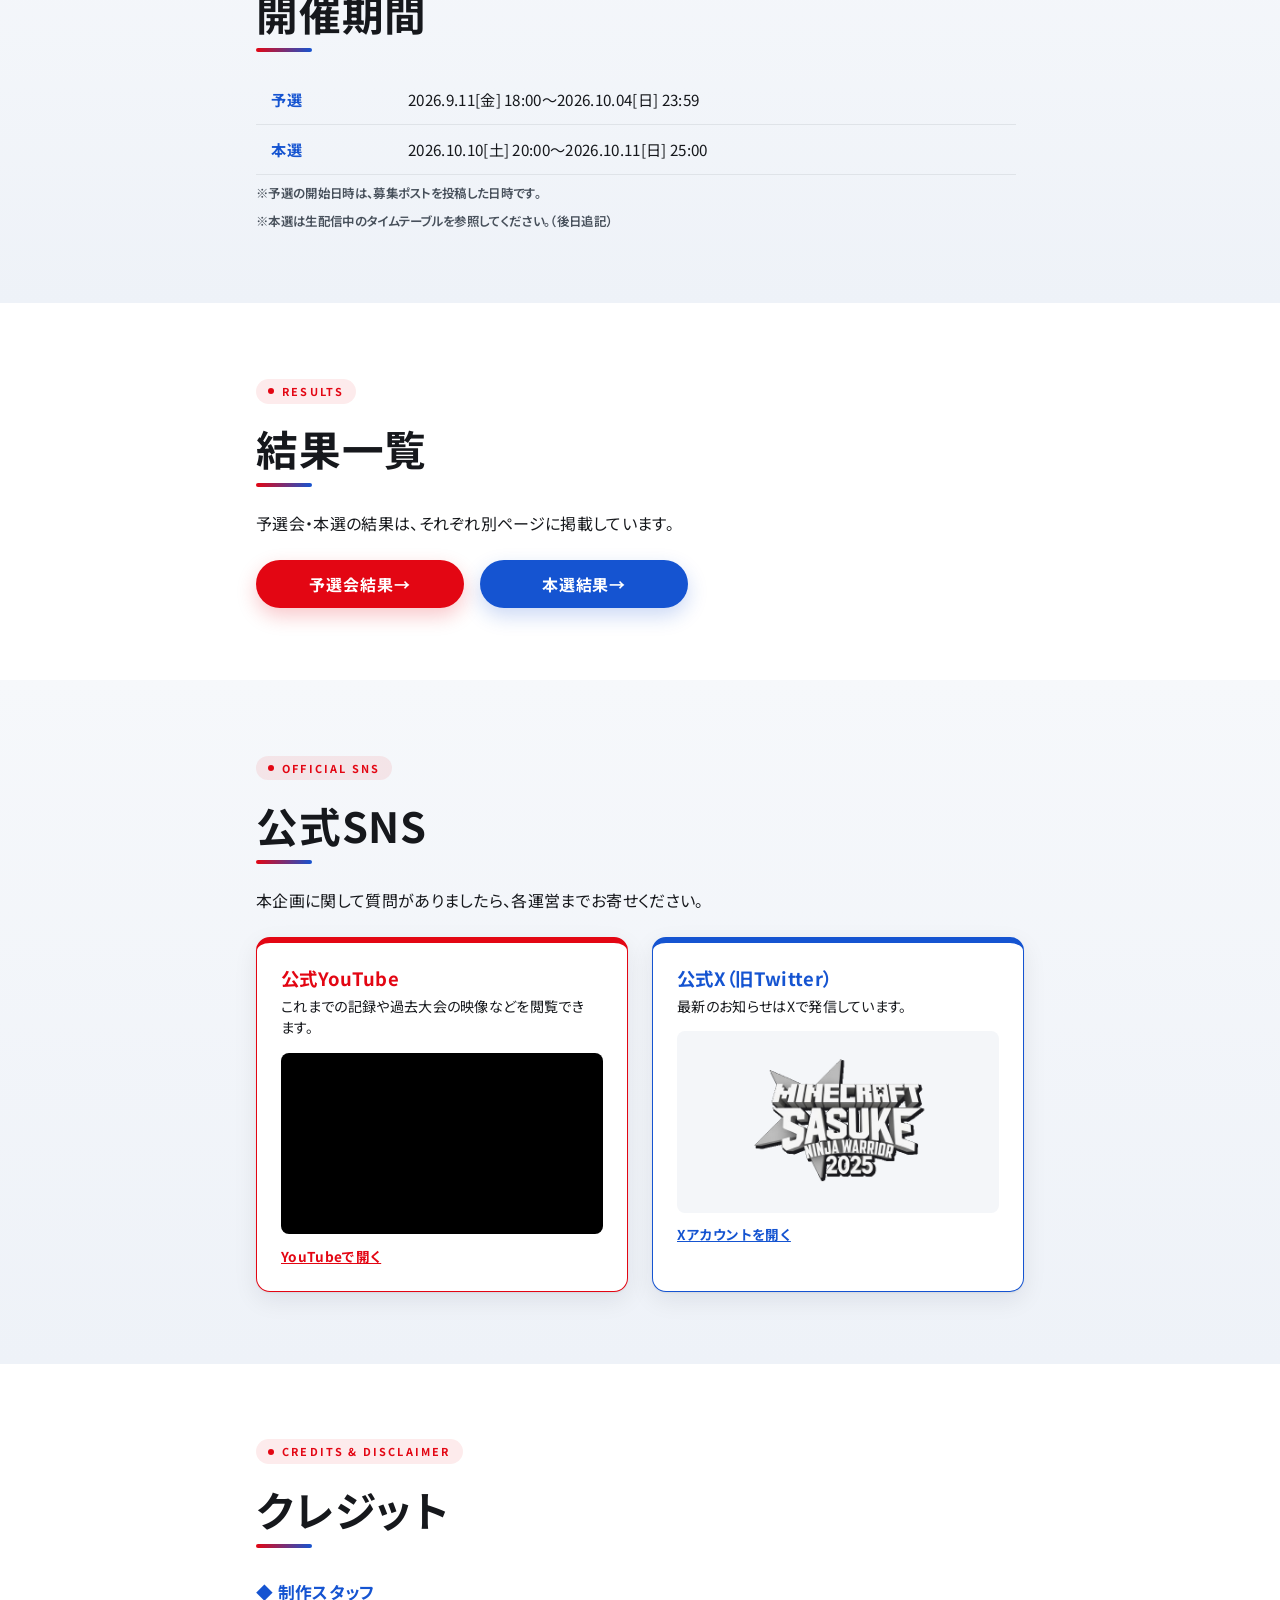
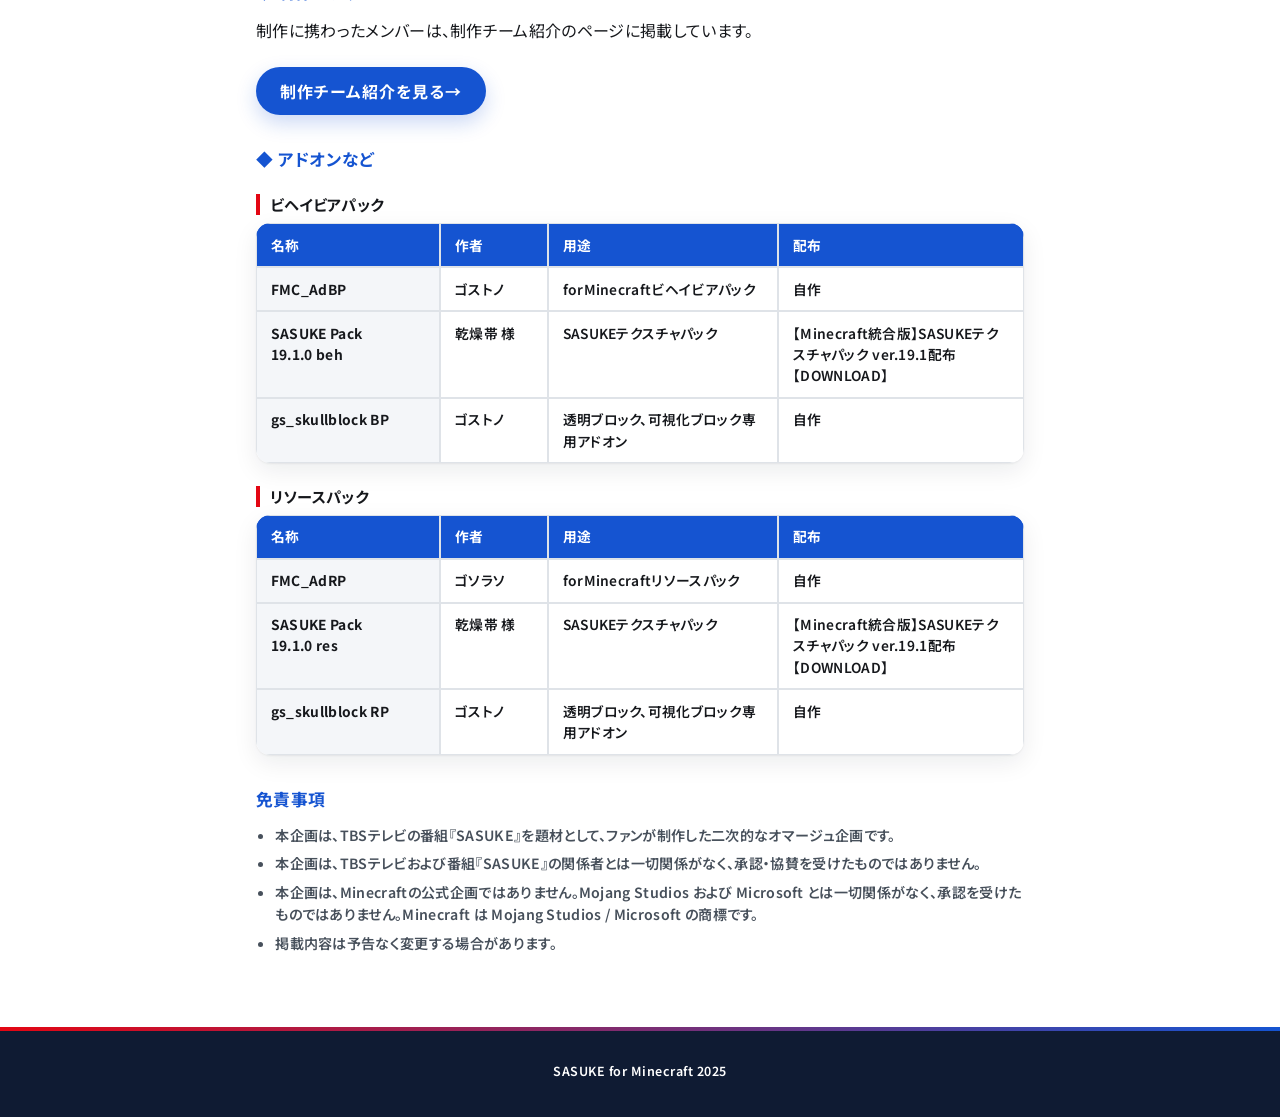
==== commit 629b4c06: "製作チーム紹介書き換え、大会結果更新。その他もろもろ" ====
--- a/index.html
+++ b/index.html
@@ -6,6 +6,9 @@
 <meta name="description" content="TBSテレビの番組『SASUKE』をMinecraft Bedrock Editionで再現する企画「SASUKE for Minecraft」のホームページです。">
 <meta name="viewport" content="width=device-width, initial-scale=1">
 <link rel="icon" href="images/fmc-logo.png">
+<link rel="preconnect" href="https://fonts.googleapis.com">
+<link rel="preconnect" href="https://fonts.gstatic.com" crossorigin>
+<link rel="stylesheet" href="https://fonts.googleapis.com/css2?family=Noto+Sans+JP:wght@400;500;700;800&display=swap">
 <link rel="stylesheet" href="css/site.css">
 <link rel="stylesheet" href="css/modern.css">
 </head>
@@ -125,9 +128,12 @@
 <section class="section wrap" id="results">
 <div class="inner">
 <p class="section-label">RESULTS</p>
-<h2>予選会結果発表</h2>
-<p>予選会の結果は別ページに掲載します。</p>
-<a class="button" href="results.html" data-label="予選会結果発表">予選会結果発表ページへ</a>
+<h2>結果一覧</h2>
+<p>予選会・本選の結果は、それぞれ別ページに掲載しています。</p>
+<div class="result-links">
+<a class="button" href="results.html" data-label="予選会結果">予選会結果</a>
+<a class="button sub" href="honsen.html">本選結果</a>
+</div>
 </div>
 </section>
 
@@ -212,7 +218,9 @@
 <script src="js/flags.js"></script>
 <script src="js/hero-images.js"></script>
 <script src="js/site.js"></script>
+<script src="js/stages-data.js"></script>
 <script src="js/stages.js"></script>
+<script src="js/yosen.js"></script>
 <script src="js/modern.js"></script>
 </body>
 </html>
--- a/css/site.css
+++ b/css/site.css
@@ -501,3 +501,28 @@
 .admin-avatar .admin-photo {width: 100%; height: 100%; border-radius: 50%;}
 .admin-icon {position: absolute; inset: 0; width: 100%; height: 100%; object-fit: cover; border-radius: 50%; background: var(--bg);}
 @media screen and (max-width: 800px) {.admin-avatar {width: 72px; height: 72px;}}
+
+/* エリア紹介：動画で見る（ページ内に埋め込み） */
+.area-mode.is-active.is-red {background: var(--main); color: #fff;}
+.area-mode.is-active.is-blue {background: var(--sub); color: #fff;}
+.area-view[hidden] {display: none;}
+.area-video {margin-bottom: 2rem; scroll-margin-top: 5rem;}
+.area-video-title {margin: 0 0 .7rem !important; padding-left: .7rem; border-left: 4px solid var(--sub); font-size: 1.1rem; font-weight: 800;}
+.area-video-frame {position: relative; aspect-ratio: 16 / 9; background: #000; border-radius: var(--radius, 8px); overflow: hidden; box-shadow: 0 8px 24px rgba(16,24,40,.12);}
+.area-video-frame iframe {position: absolute; inset: 0; width: 100%; height: 100%; border: 0;}
+.area-video-link {display: inline-block; margin-top: .6rem; color: var(--muted); font-size: .8rem; font-weight: 600;}
+.area-modes {scroll-margin-top: 5rem;}
+
+/* 予選会の競技説明（stages.csv の改行を反映・続きは「詳しく見る」） */
+.event-text {white-space: pre-line;}
+.event-more {margin-top: .5rem;}
+.event-more summary {display: inline-block; color: var(--sub); font-size: .82rem; font-weight: 700; cursor: pointer; list-style: none;}
+.event-more summary::-webkit-details-marker {display: none;}
+.event-more summary::after {content: " ▼"; font-size: .7em;}
+.event-more[open] summary::after {content: " ▲";}
+.event-more .event-text {margin-top: .5rem !important; font-size: .85rem; line-height: 1.75;}
+
+/* 結果一覧：予選会結果（赤）・本選結果（青）のボタン */
+.result-links {display: flex; flex-wrap: wrap; gap: .8rem; margin-top: 1.5rem;}
+.result-links .button {margin-top: 0; min-width: 13rem; text-align: center;}
+@media screen and (max-width: 500px) {.result-links .button {flex: 1 1 100%;}}
--- a/css/modern.css
+++ b/css/modern.css
@@ -138,3 +138,125 @@
 	.js-anim .reveal {opacity: 1; translate: none; transition: none;}
 	* {transition-duration: .01ms !important;}
 }
+
+/* ============================================================
+   文字と余白の微調整（2026-10-19）
+   ・書体：Noto Sans JP（Google Fonts）で端末による見え方の差をなくす
+   ・余白の基準：その部分の文字サイズの約1.5倍（1.45～1.55倍）
+     行間 1.5 前後／段落・項目どうしの間隔 1.5em／上下の内側余白の合計 1.5em
+   ============================================================ */
+:root {
+	--font: "Noto Sans JP", "Hiragino Kaku Gothic ProN", "Hiragino Sans", "Yu Gothic", "Meiryo", sans-serif;
+	--gap: 1.5em;
+}
+body {font-family: var(--font); font-weight: 400; line-height: 1.55; font-feature-settings: "palt"; letter-spacing: .02em;}
+p, li, td, th, dd {line-height: 1.55; text-wrap: pretty;}
+h1, h2, h3, h4 {line-height: 1.3; text-wrap: balance;}
+
+/* セクション：上下の余白を詰める（大きすぎた分） */
+.section {padding-top: 4.5rem; padding-bottom: 4.5rem;}
+.section h2 {margin-bottom: 1.5rem;}                         /* 見出し → 本文：本文16px×1.5 */
+.section h2::after {margin-top: .5rem;}
+.section-label {margin-bottom: .5rem;}
+.section p + p {margin-top: var(--gap);}
+.lead {max-width: 60em;}                                  /* 1行に収まる短い文が途中で折り返さない幅 */
+.sub-head {margin: var(--gap) 0 .75em; font-size: 1.15rem;}
+.sub-head.first {margin-top: 0;}
+
+/* カード：内側の余白を文字サイズの1.5倍に */
+.about-items {gap: 1.5rem; margin-top: 2.25rem;}
+.about-item {padding: 1.5em;}
+.about-item h3 {margin-bottom: .75em;}
+.about-item p + p {margin-top: 1em;}
+.event-list {gap: 1.5rem; margin-top: 1.5rem;}
+.event-body {padding-top: 1.5em; padding-bottom: 1.5em; padding-right: 1.5em;}
+.event-list h4 {margin-bottom: .75em;}
+.sns-grid {gap: 1.5rem; margin-top: 1.5rem;}
+.sns-box {padding: 1.5em;}
+.sns-box p {min-height: 0; margin-bottom: 1em;}
+.admin-list {gap: 1.5rem;}
+.admin-card {padding: 1.5em; gap: 1.5em;}
+.admin-career {padding: .75em 1em;}
+.admin-career li + li {margin-top: .25em;}
+.admin-x {margin-top: .75em !important;}
+
+/* 表：上下の余白の合計を1.5emに */
+.info th, .info td {padding: .75em 1em;}
+.pack-table th, .pack-table td {padding: .75em 1em;}
+.notes li + li {margin-top: .5em;}
+.info-note, .video-note {margin-top: .75em !important; line-height: 1.5;}
+
+/* ボタン・タブ */
+.button {padding: .75em 1.5em; line-height: 1.5;}
+.result-links, .area-modes {gap: 1em;}
+.jump a {padding: .5em 1.1em; line-height: 1.5;}
+
+/* 結果・エリア紹介 */
+.honsen-row {padding: 1.5rem 0; gap: 1.5rem;}
+.honsen-result {padding: .75em 1em;}
+.area-item {margin-bottom: 2.25rem;}
+.area-item-head {margin-bottom: .75em;}
+.area-item-text {line-height: 1.6;}
+.area-intro {padding: 1.5em; margin-bottom: 2.25rem;}
+.rate-row {padding: .75em 0;}
+.hs-block {margin-bottom: 2.25rem;}
+
+@media screen and (max-width: 800px) {
+	.section {padding-top: 3rem; padding-bottom: 3rem;}
+	.about-item, .sns-box, .admin-card, .area-intro {padding: 1.25em;}
+	.event-body {padding: 1em 1.25em 1.25em;}
+}
+.area-item-text + .area-item-text, .event-more .event-text + .event-text {margin-top: .75em !important;}
+.event-more .event-text {margin-top: .75em !important;}
+
+/* ============================================================
+   制作チーム紹介：スタイリッシュな運営カード（配色・2列構成はそのまま）
+   ============================================================ */
+.admin-heading {margin: 2.25rem 0 1.5rem; font-size: 1.2rem; letter-spacing: .08em;}
+.admin-groups {gap: 2rem;}
+/* グループ見出し：英字の小見出し＋日本語 */
+.admin-group-label {display: flex; flex-direction: column; align-items: center; gap: .15em; padding: .9em 1em; border-radius: var(--radius); font-size: 1.05rem; letter-spacing: .1em; box-shadow: var(--shadow);}
+.admin-group-label small {font-size: .62rem; font-weight: 700; letter-spacing: .35em; opacity: .8;}
+.admin-group .admin-list {gap: 1.25rem; margin-top: 1.25rem;}
+/* カード：上端に色の帯、左にアイコン、右に名前・担当 */
+.admin-card {position: relative; display: grid; grid-template-columns: 76px minmax(0, 1fr); align-items: start; gap: 1.25em; padding: 1.5em; border-top: 0; border-radius: var(--radius); background: #fff; overflow: hidden;}
+.admin-card::before {content: ""; position: absolute; inset: 0 0 auto; height: 4px; background: var(--main);}
+.admin-group.is-blue .admin-card::before {background: var(--sub);}
+.admin-avatar {width: 76px; height: 76px; border-radius: 50%; padding: 3px; background: conic-gradient(var(--main), #ff6a73, var(--main));}
+.admin-group.is-blue .admin-avatar {background: conic-gradient(var(--sub), #5b8cff, var(--sub));}
+.admin-avatar .admin-photo, .admin-icon {inset: 3px; width: calc(100% - 6px); height: calc(100% - 6px); border: 2px solid #fff; border-radius: 50%; font-size: 1.6rem;}
+.admin-avatar .admin-photo {position: absolute;}
+.admin-body {min-width: 0;}
+.admin-body h3 {margin: .1em 0 .5em; font-size: 1.35rem; font-weight: 800; letter-spacing: .03em; line-height: 1.3; overflow-wrap: anywhere;}
+/* 担当タグ */
+.admin-tags {display: flex; flex-wrap: wrap; gap: .35em; margin: 0 0 .25em; padding: 0; list-style: none;}
+.admin-tags li {padding: .2em .65em; border-radius: 999px; background: rgba(227,6,19,.08); color: var(--main); font-size: .74rem; font-weight: 700; line-height: 1.5; white-space: nowrap;}
+.admin-group.is-blue .admin-tags li {background: rgba(21,84,209,.08); color: var(--sub);}
+.admin-tags li.is-etc {background: transparent; color: var(--muted); padding-left: .2em; padding-right: .2em;}
+/* 主な活動・経歴：カード全幅で、点で区切る一覧 */
+.admin-career {grid-column: 1 / -1; margin: .25em 0 0; padding: 1em 1.1em; border: 0; border-left: 0 !important; border-radius: var(--radius-s); background: #f6f8fb;}
+.admin-career-label {margin: 0 0 .5em !important; color: var(--muted); font-size: .66rem; letter-spacing: .25em;}
+.admin-career ul {margin: 0; padding: 0; list-style: none; font-size: .86rem; line-height: 1.55;}
+.admin-career li {position: relative; padding-left: 1.1em; overflow-wrap: anywhere;}
+.admin-career li::before {content: ""; position: absolute; left: .1em; top: .62em; width: 6px; height: 6px; border-radius: 50%; background: var(--main);}
+.admin-group.is-blue .admin-career li::before {background: var(--sub);}
+.admin-career li + li {margin-top: .4em;}
+/* カードの中の配置：経歴は下段に全幅で置く */
+.admin-card > .admin-body {display: contents;}
+.admin-card > .admin-body > h3, .admin-card > .admin-body > .admin-tags {grid-column: 2;}
+.admin-card {row-gap: .5em;}
+.admin-card > .admin-avatar {grid-row: 1 / span 2; align-self: center;}
+.admin-card > .admin-body > h3 {grid-row: 1; align-self: end; margin: 0;}
+.admin-card > .admin-body > .admin-tags {grid-row: 2; align-self: start; margin: 0;}
+.admin-card > .admin-body > .admin-career {margin-top: .75em;}
+.admin-card > .admin-body > .admin-x {grid-column: 1 / -1;}
+/* X のリンク */
+.admin-x {margin: .25em 0 0 !important;}
+.admin-x-link {display: inline-flex; align-items: center; gap: .5em; padding: .35em .9em .35em .4em; border-radius: 999px; background: #0f1419; color: #fff; font-size: .8rem; font-weight: 700; text-decoration: none; max-width: 100%; overflow: hidden; text-overflow: ellipsis; white-space: nowrap; transition: transform .25s var(--ease), background .25s;}
+.admin-x-link b {display: grid; place-items: center; width: 1.6em; height: 1.6em; border-radius: 50%; background: #fff; color: #0f1419; font-size: .8em;}
+.admin-x-link:hover, .admin-x-link:focus-visible {transform: translateY(-1px); background: #2b3138; color: #fff;}
+@media screen and (max-width: 800px) {
+	.admin-card {grid-template-columns: 64px minmax(0, 1fr); padding: 1.25em;}
+	.admin-avatar {width: 64px; height: 64px;}
+}
+.admin-tags-etc {margin-left: .45em; font-weight: 500; opacity: .7;}
